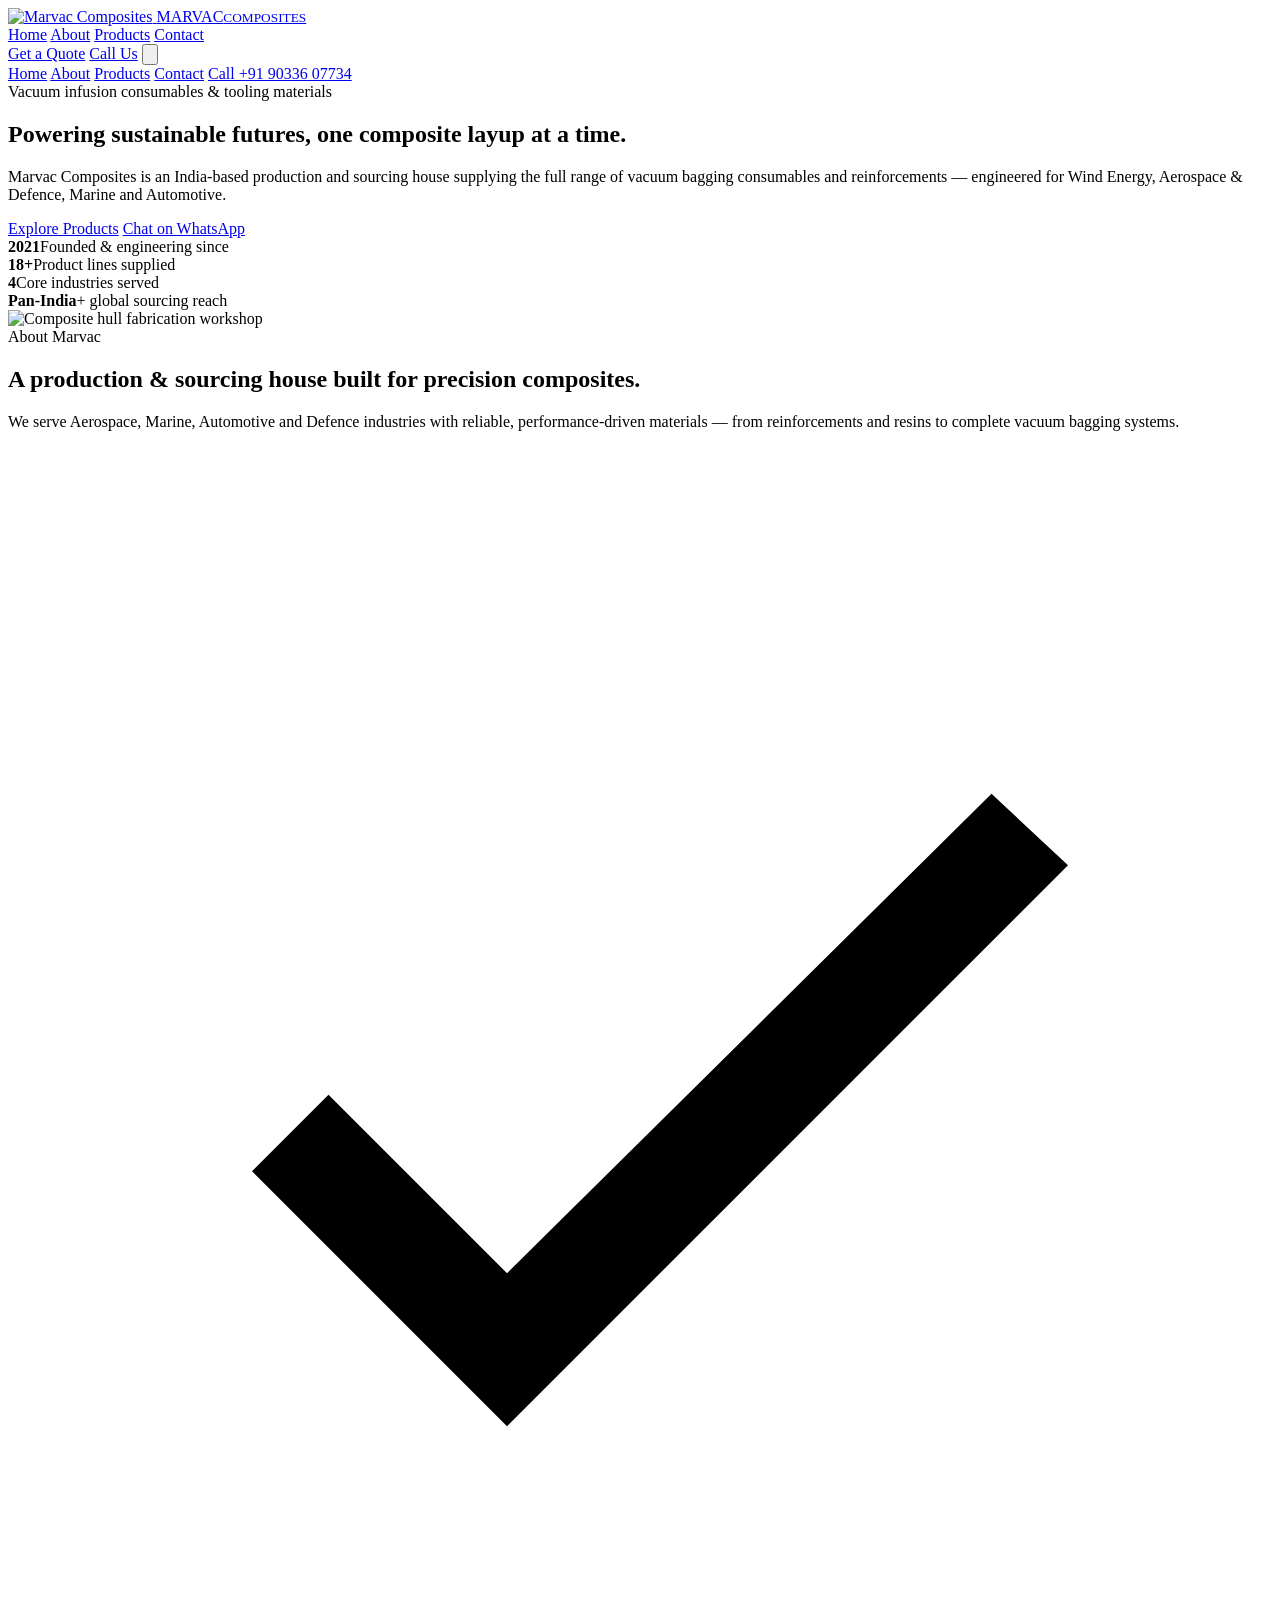
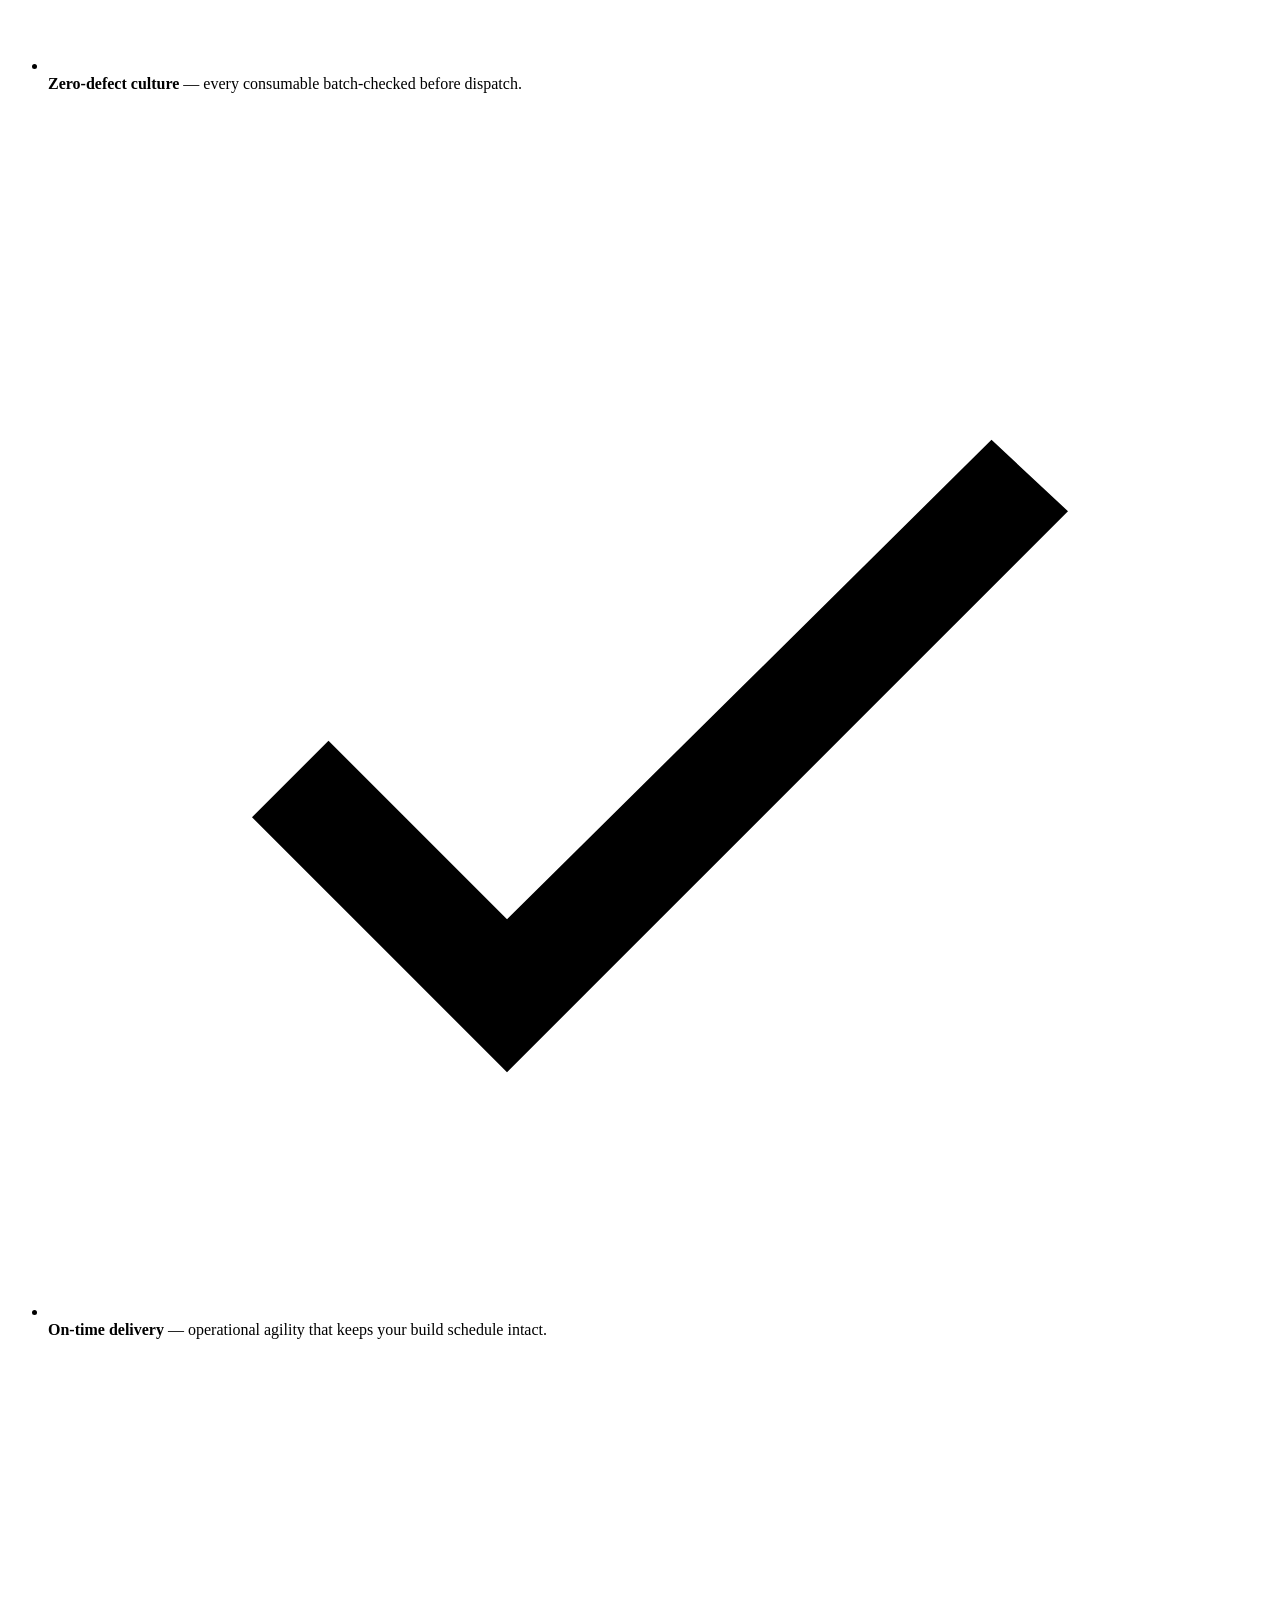
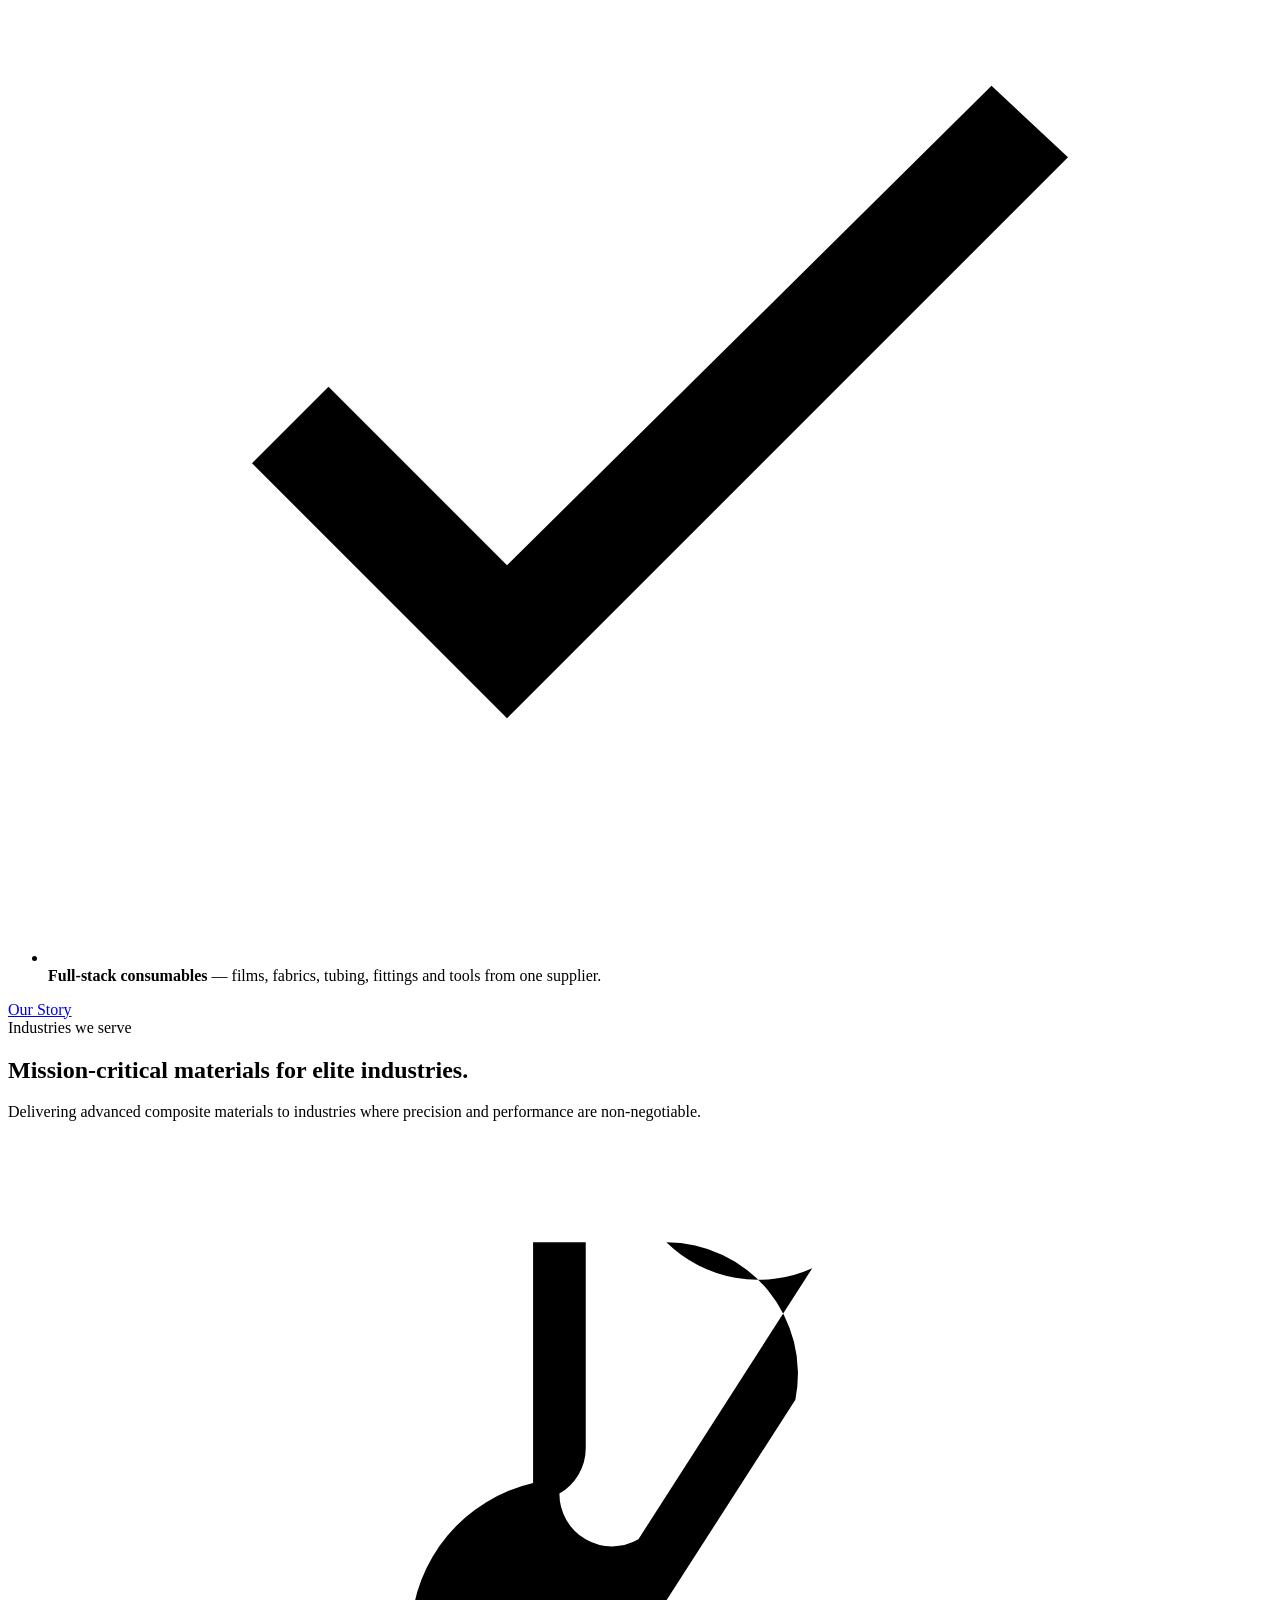
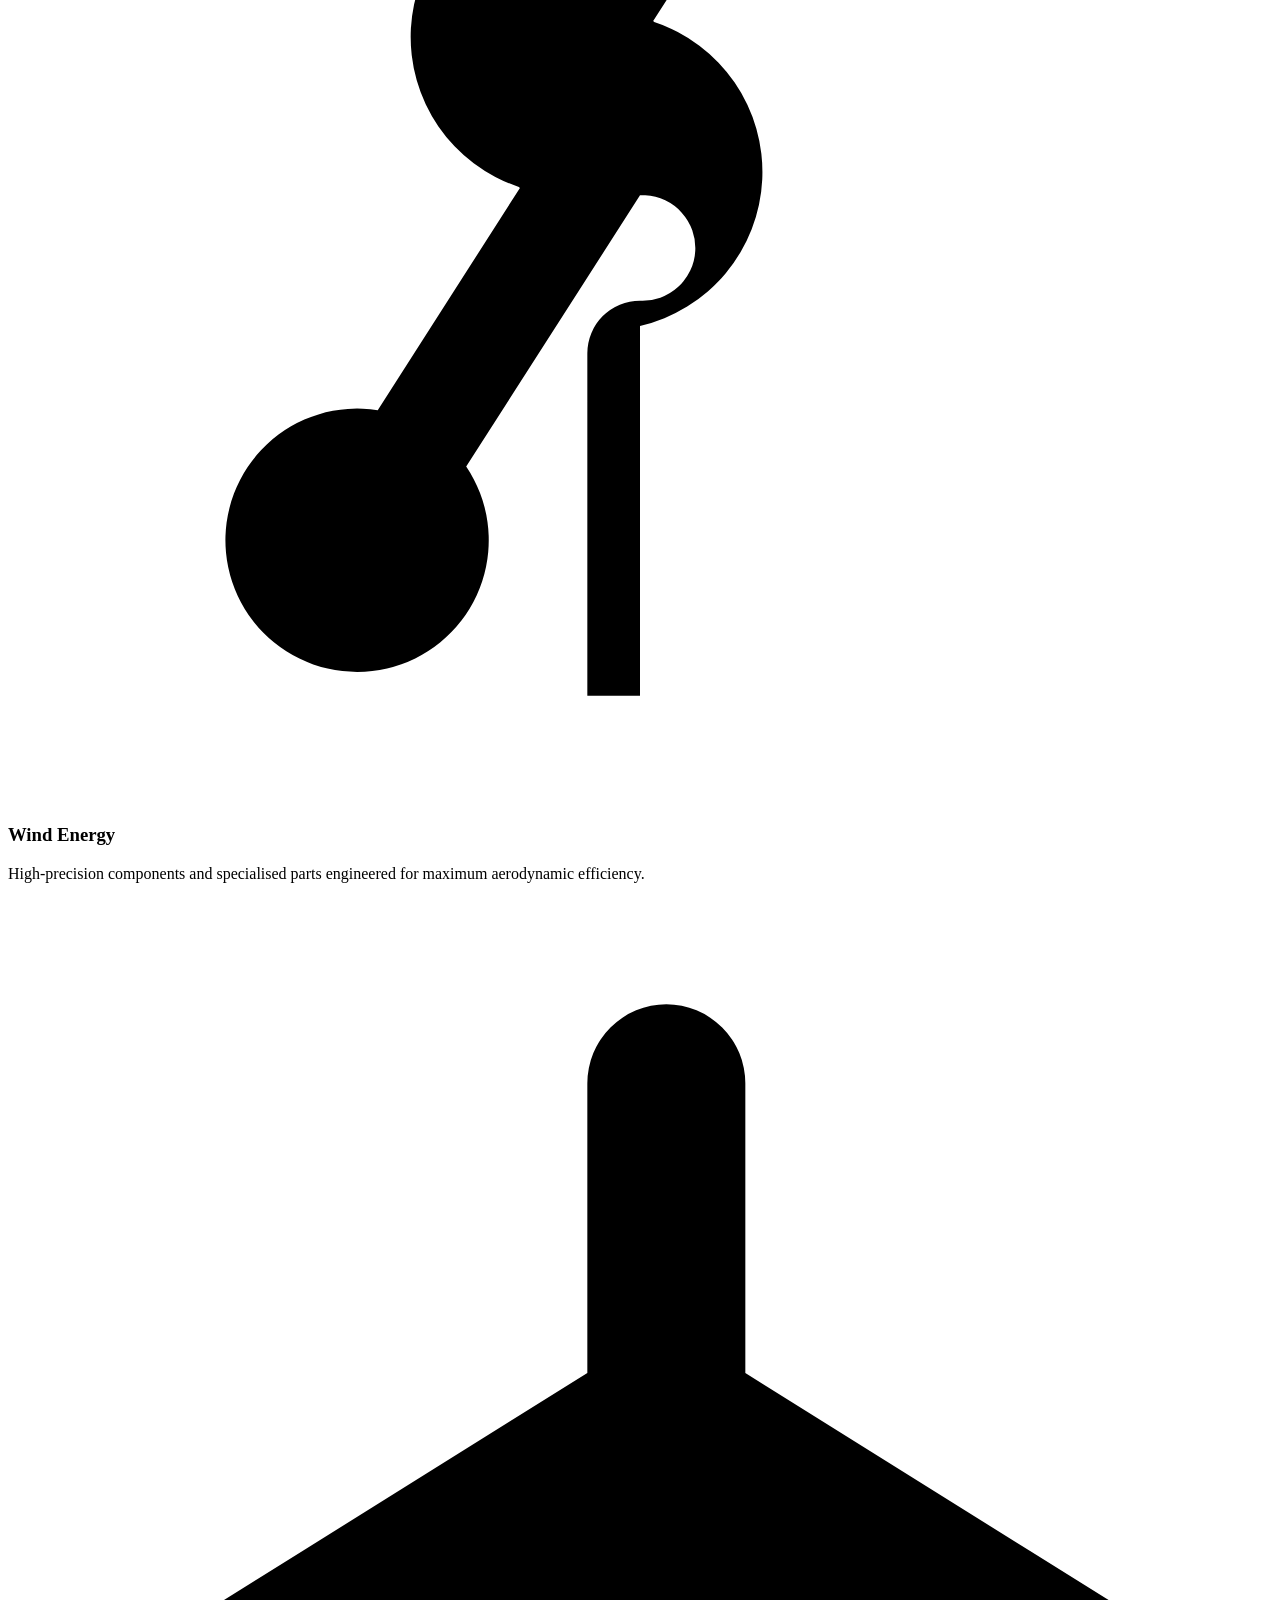
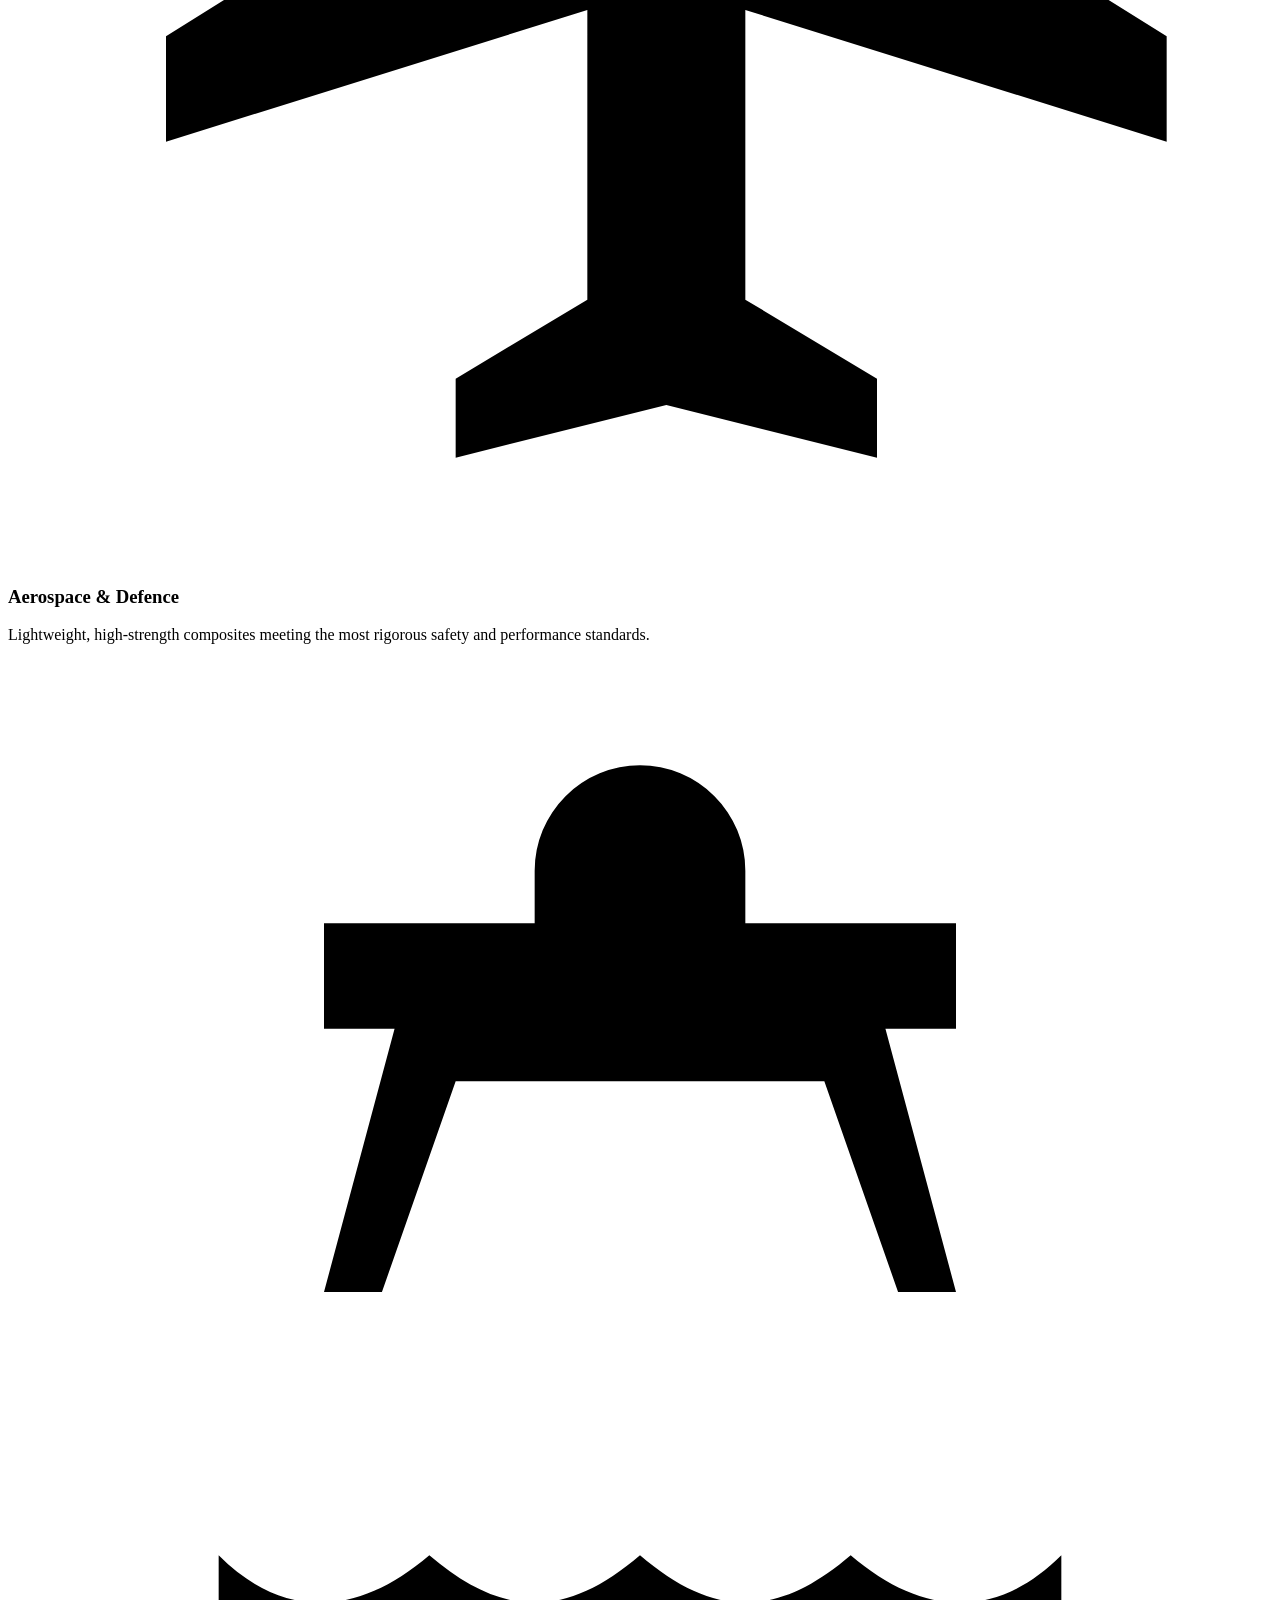
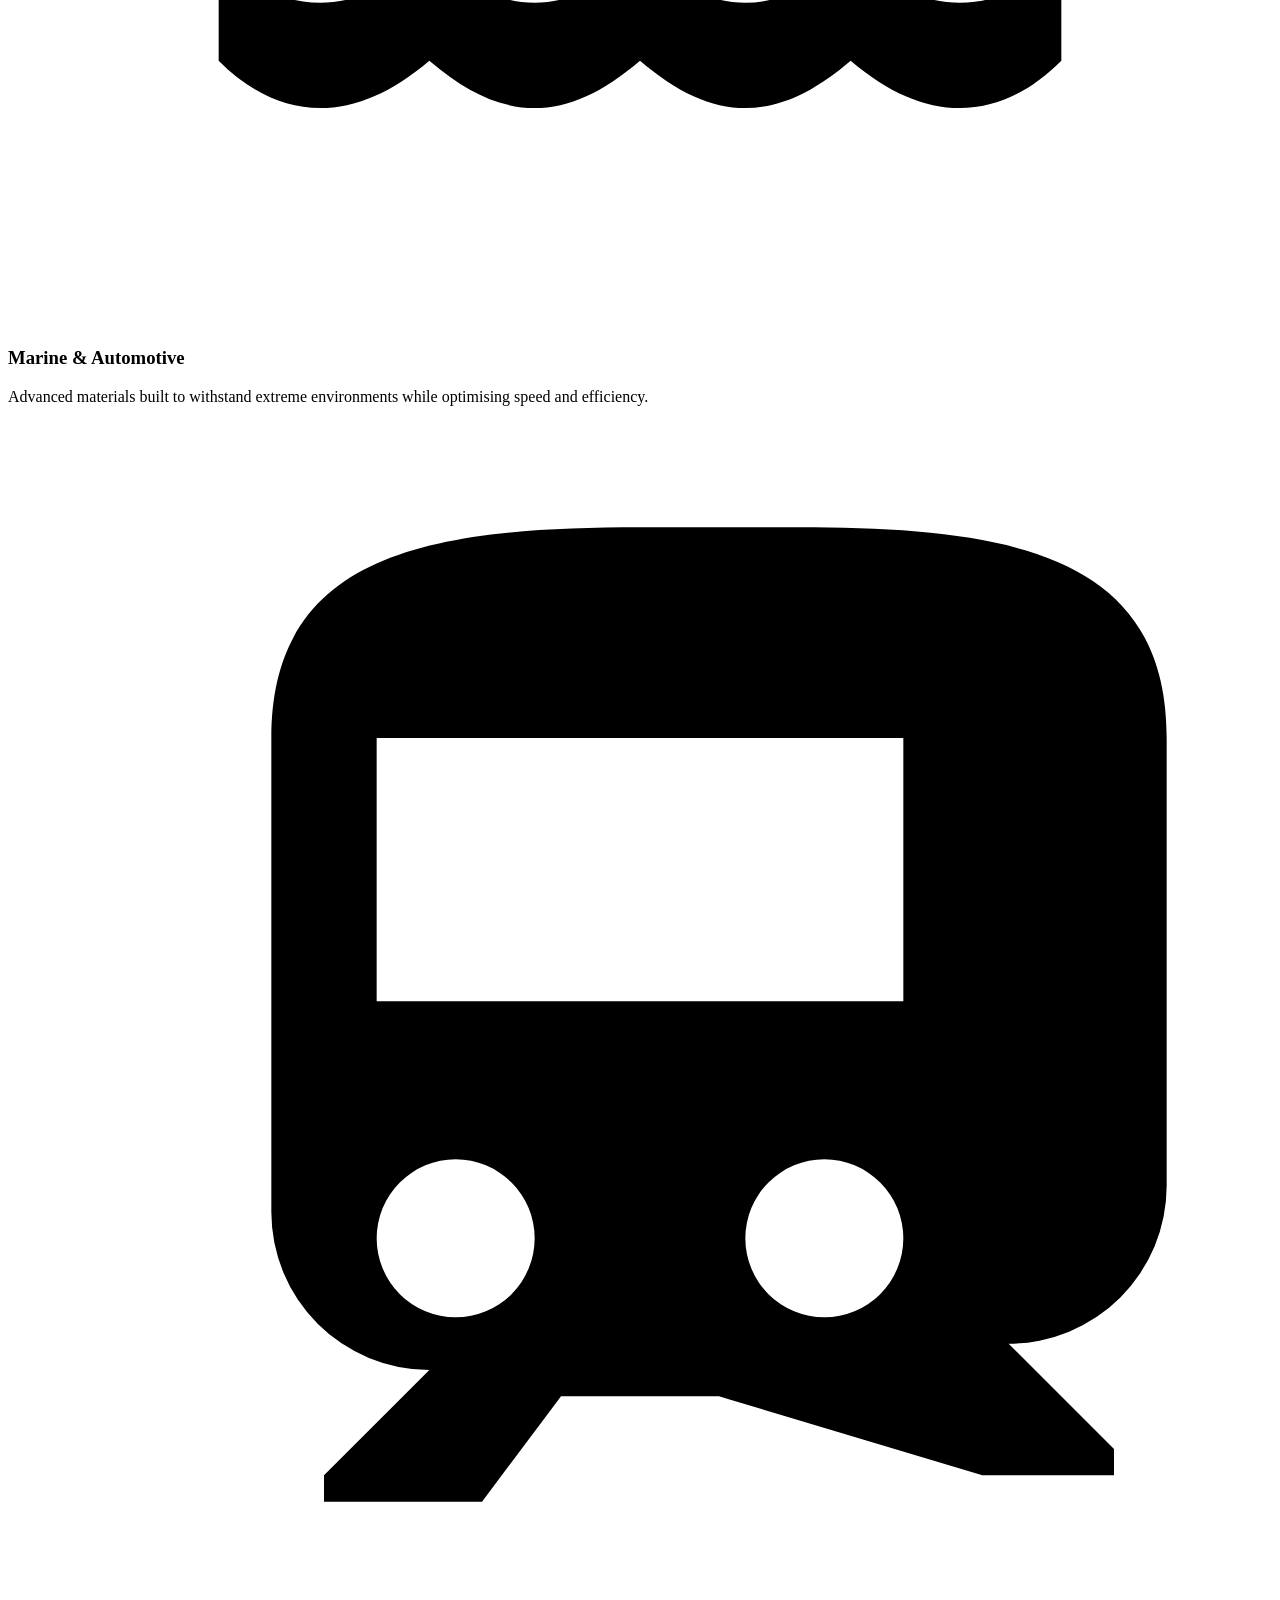
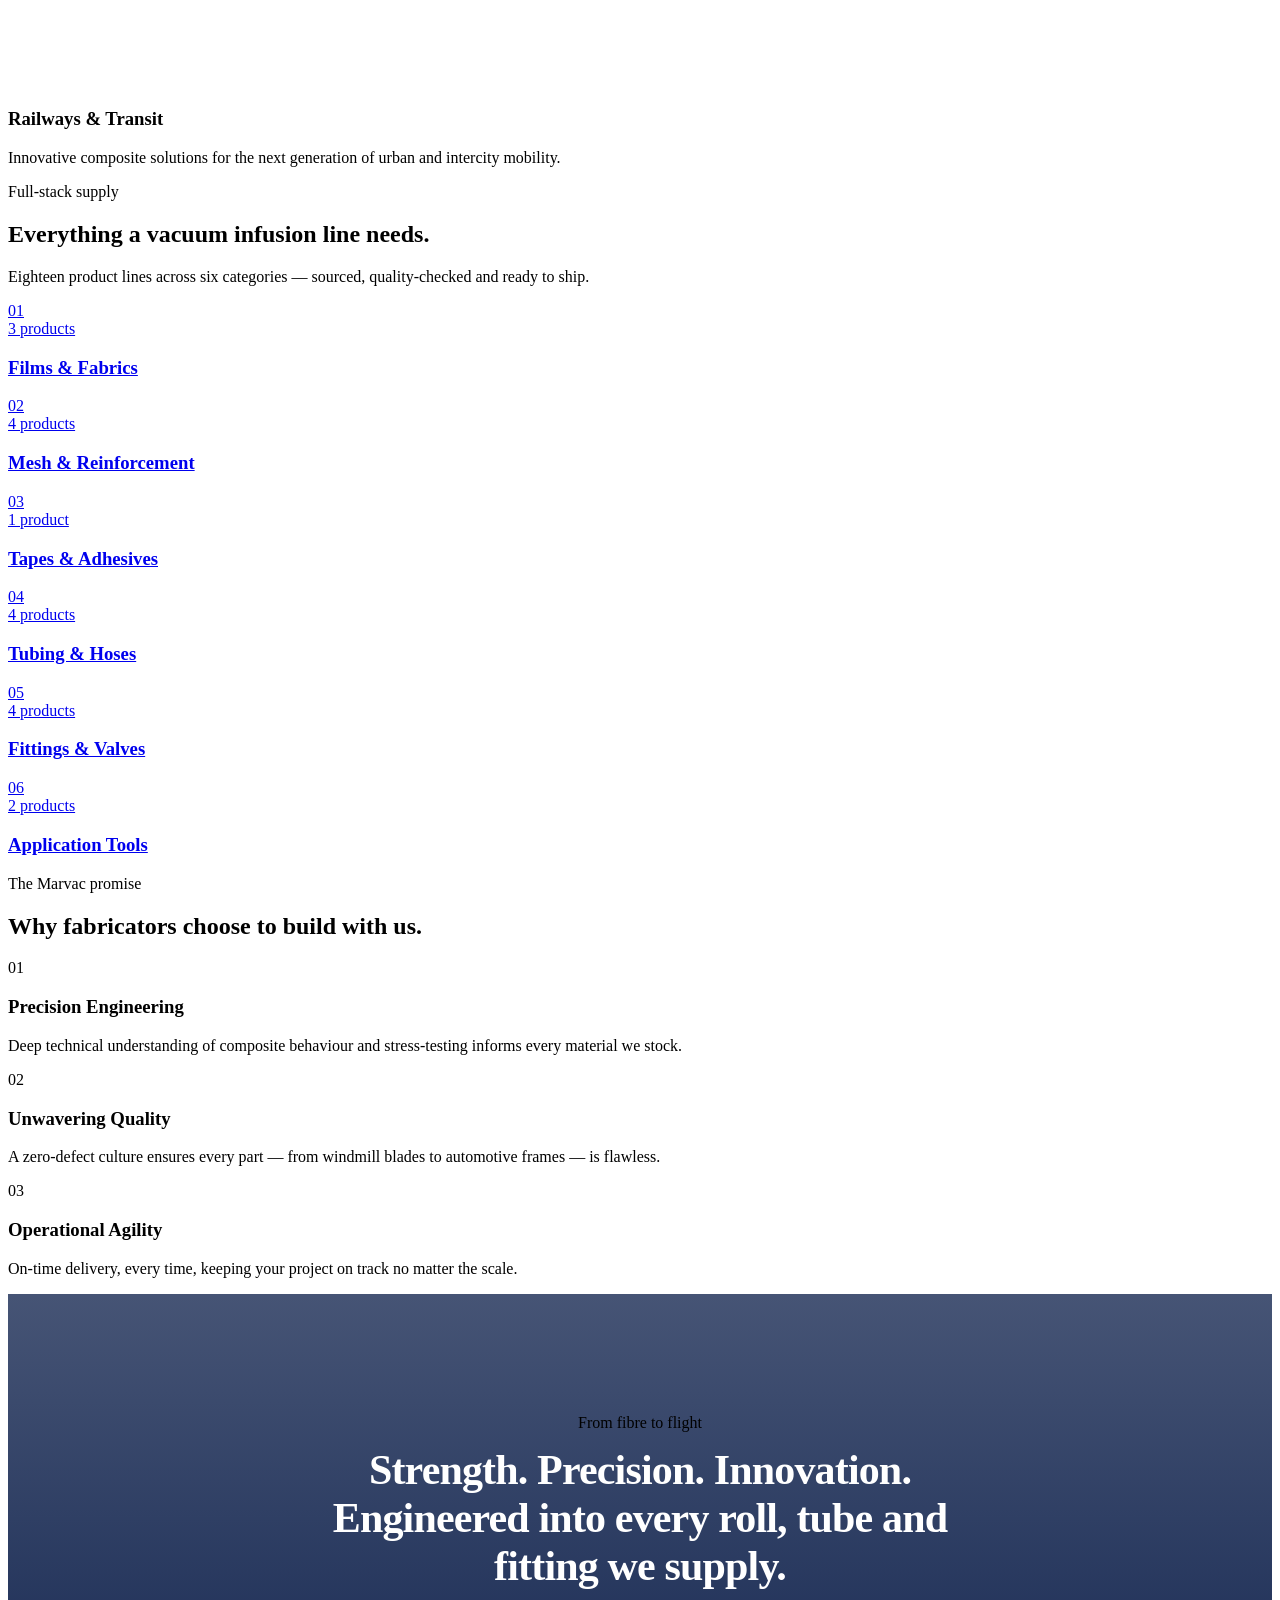
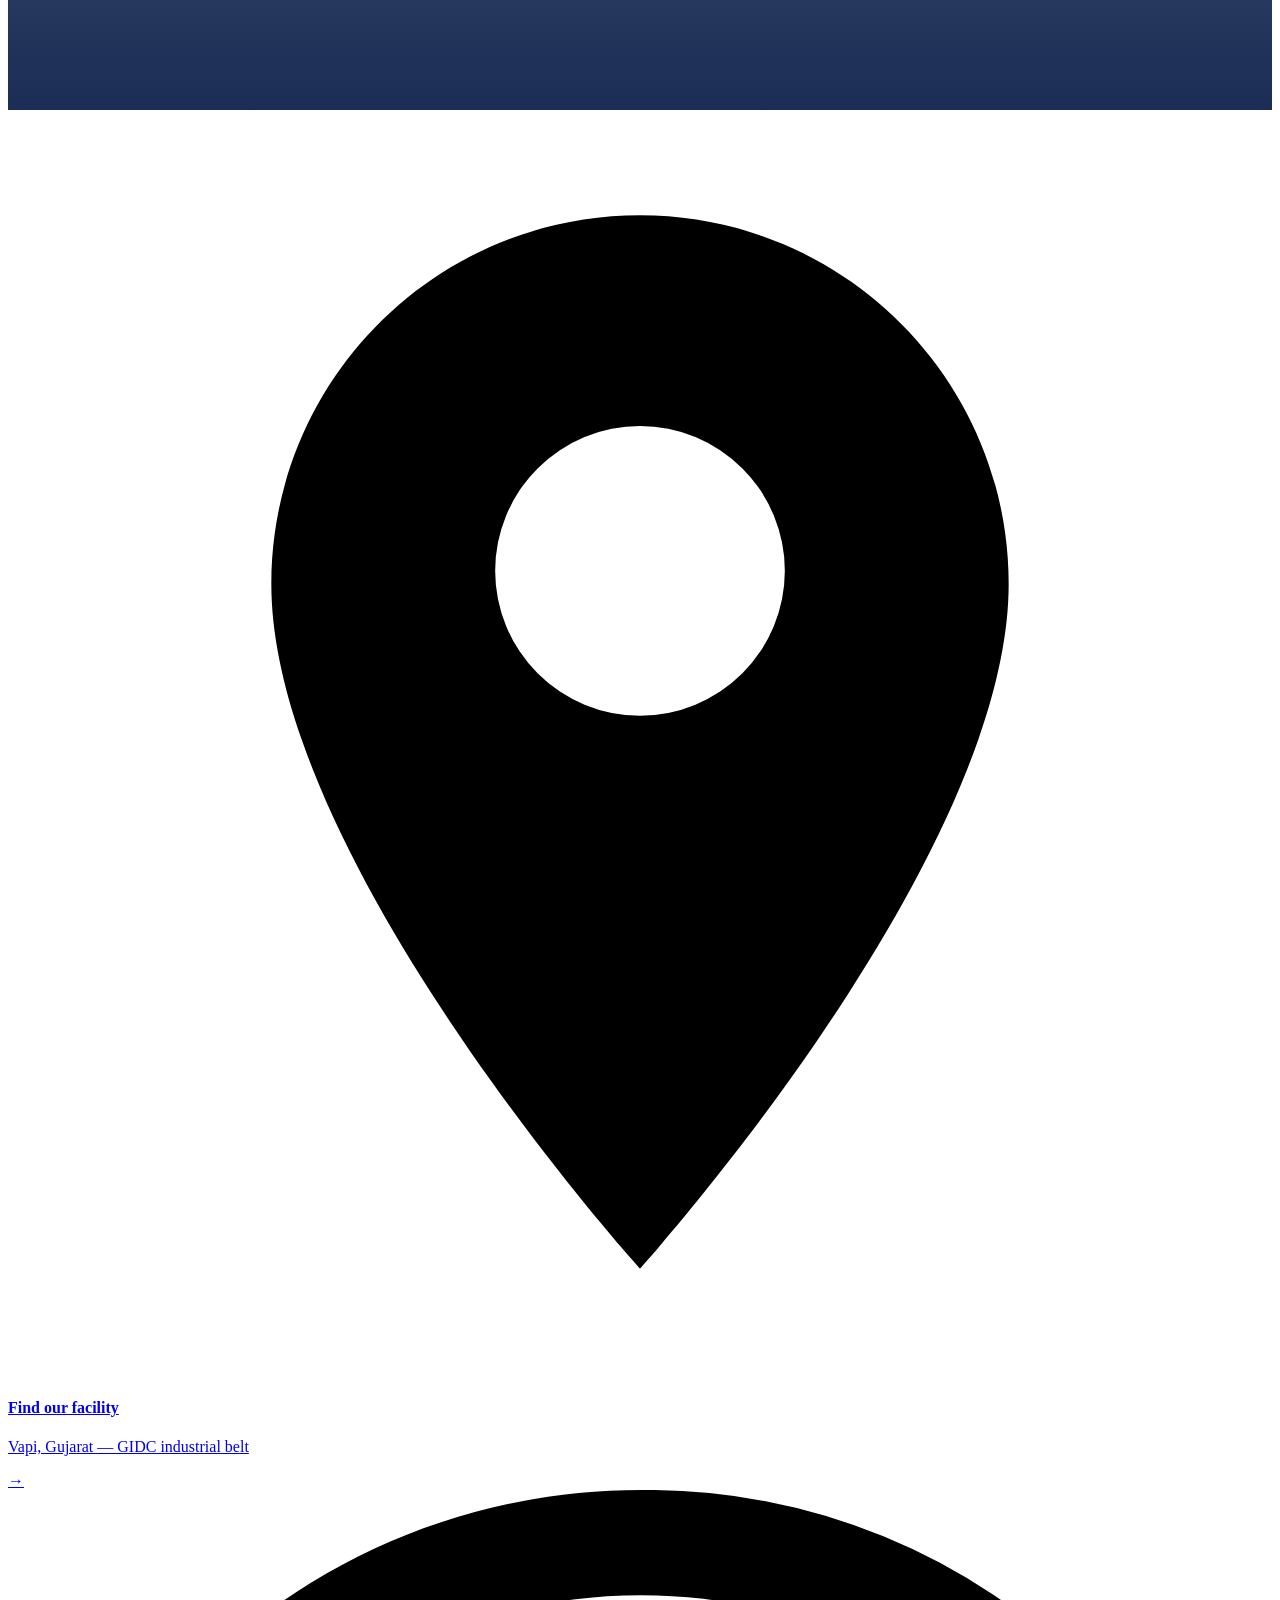
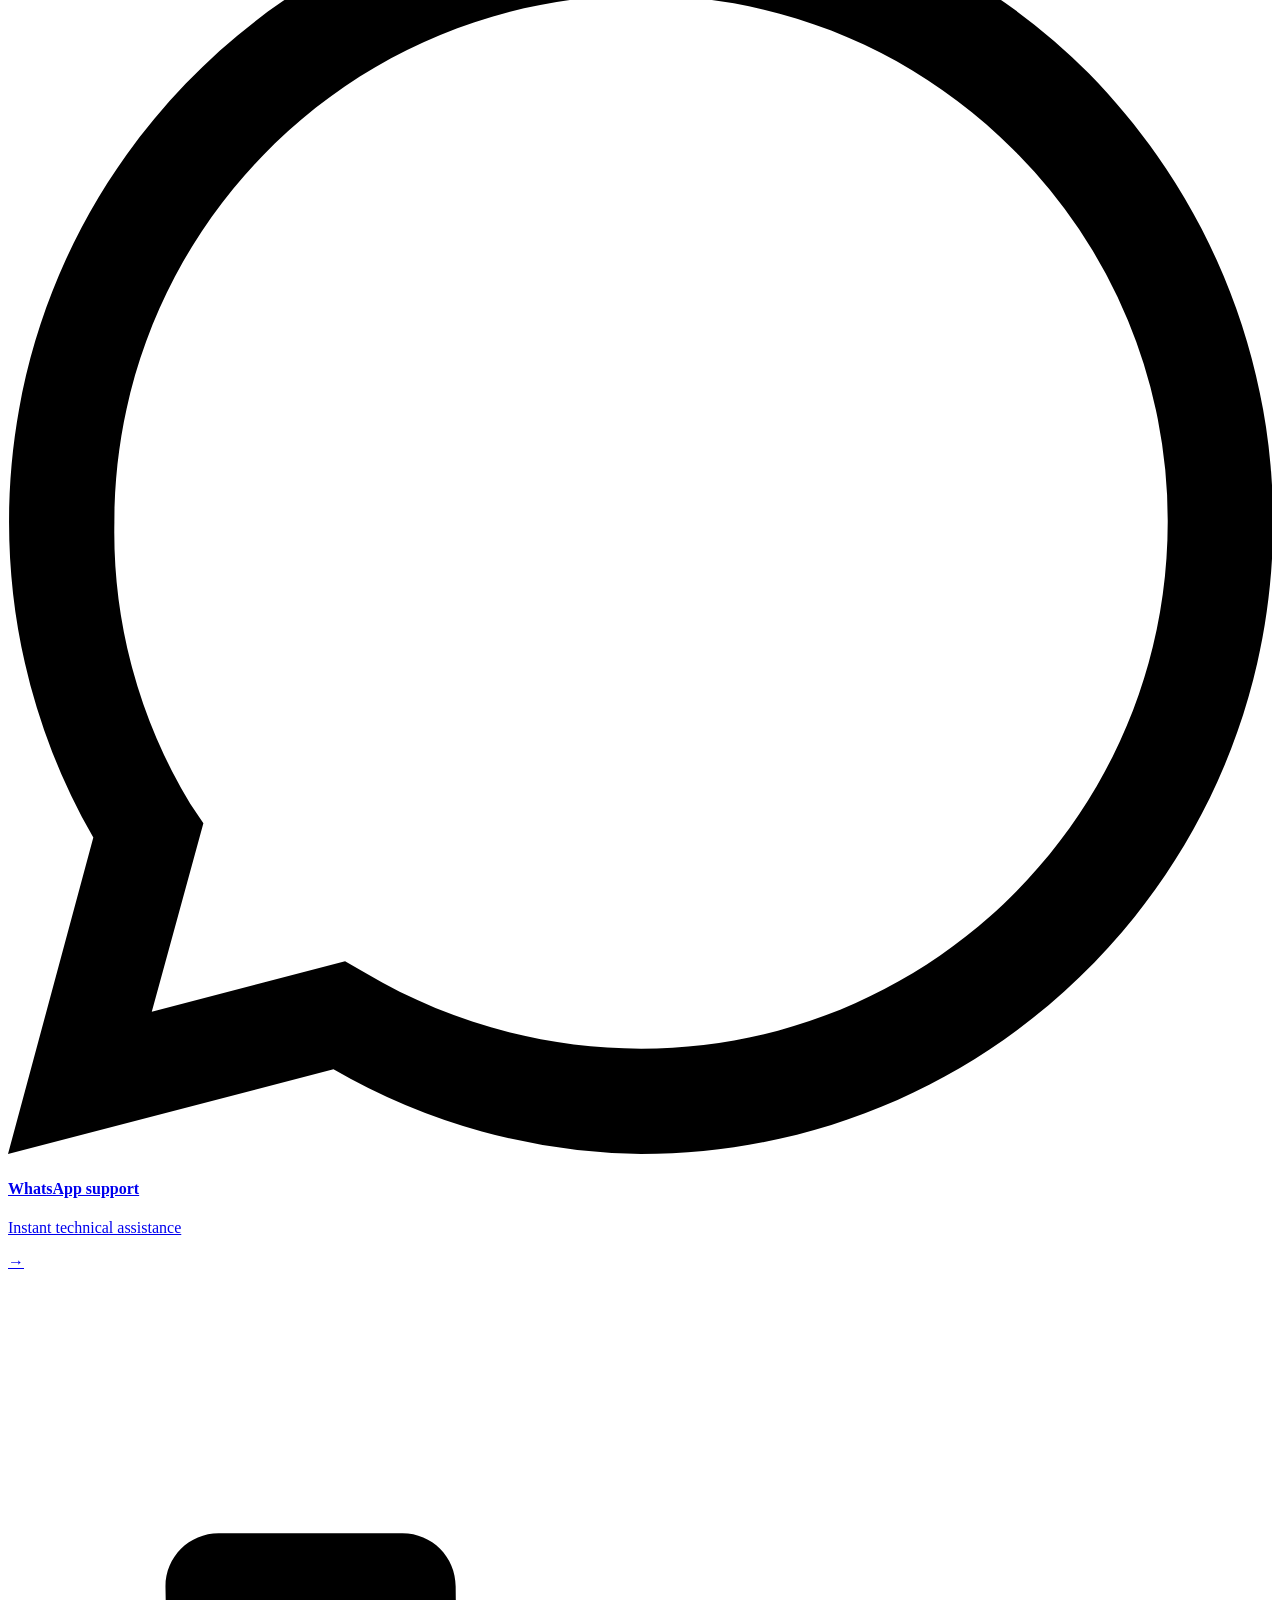
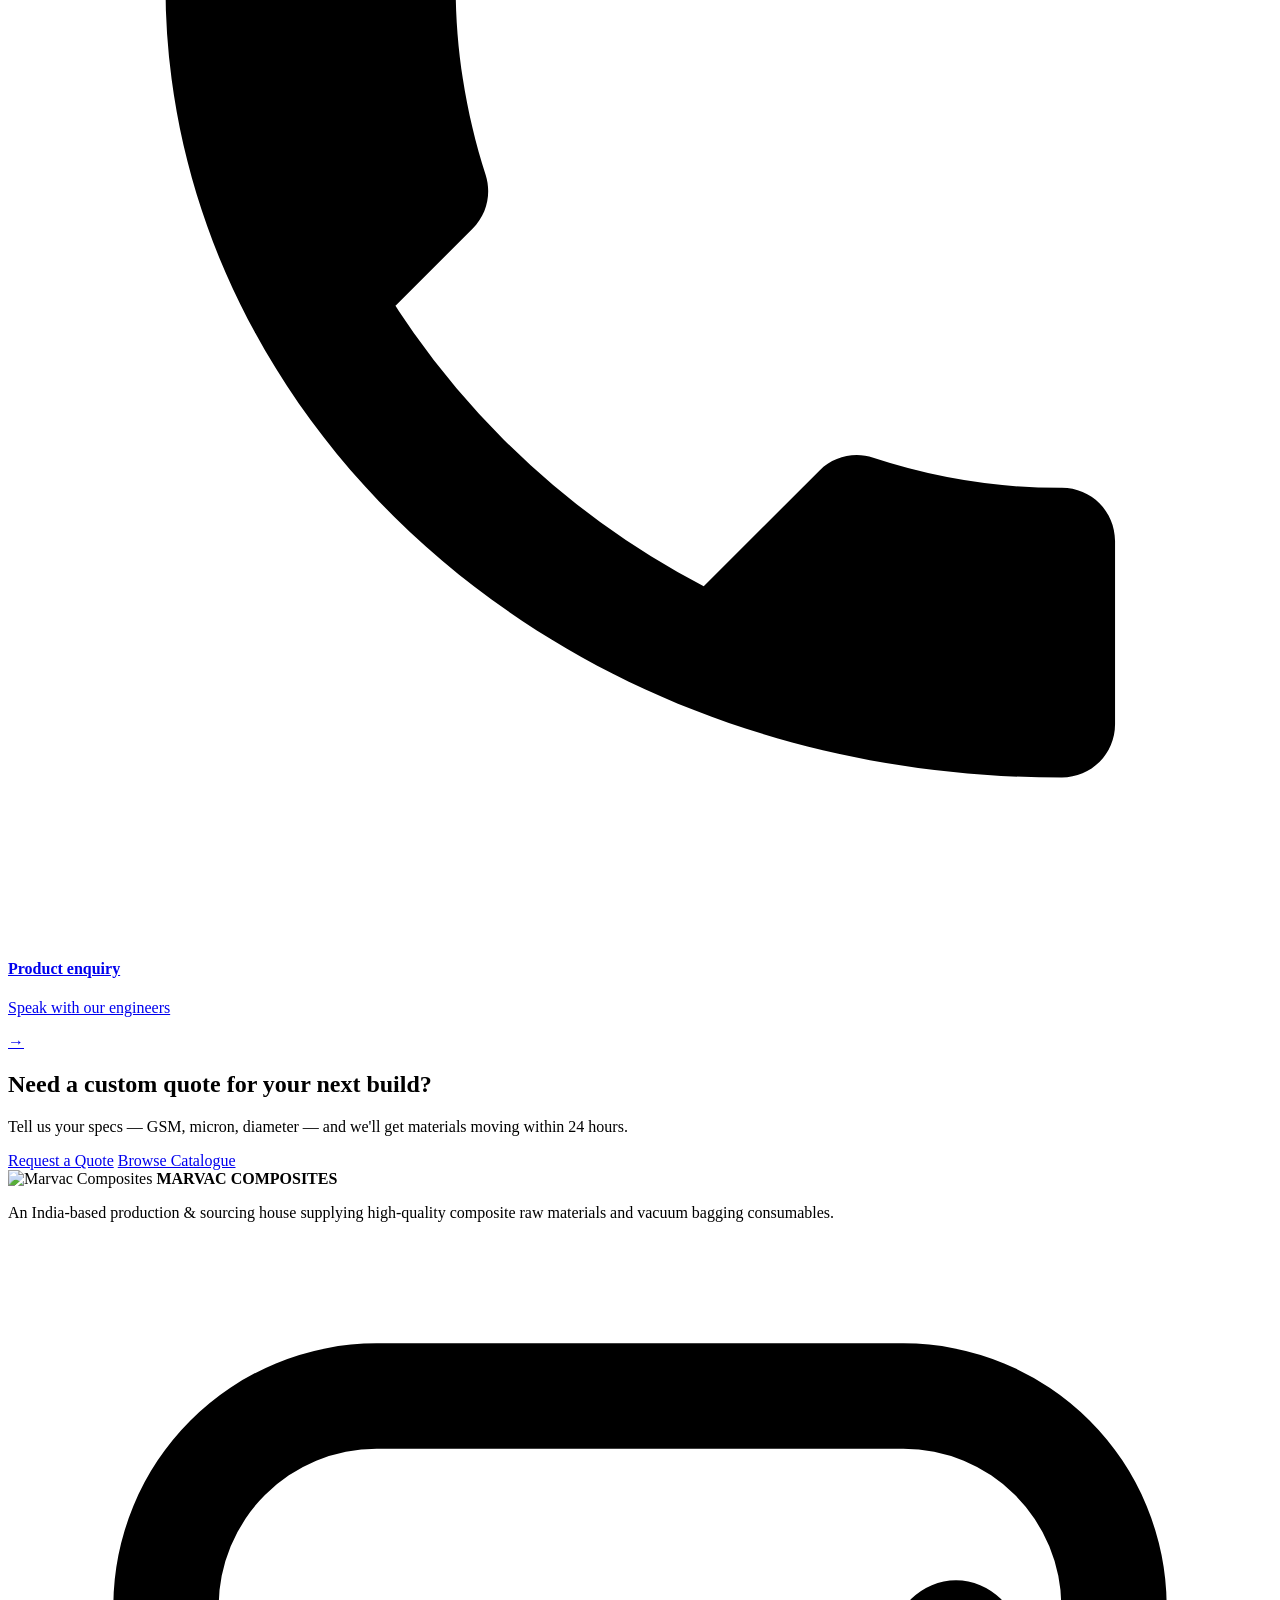
==== index.html @ 9e586b93 "Add files via upload" ====
<!DOCTYPE html>
<html lang="en">
<head>
<meta charset="UTF-8">
<meta name="viewport" content="width=device-width, initial-scale=1.0">
<title>Marvac Composites | Powering Sustainable Futures</title>
<meta name="description" content="Marvac Composites supplies vacuum infusion consumables, tooling materials and composite reinforcements for Wind Energy, Aerospace & Defence, Marine, Automotive and Rail.">
<link rel="icon" href="images/logo-mark.png">
<link rel="stylesheet" href="css/style.css">
</head>
<body>

<!-- ================= HEADER ================= -->
<header class="site-header">
  <div class="wrap nav-row">
    <a href="index.html" class="brand">
      <img src="images/logo-mark.png" alt="Marvac Composites">
      <span>MARVAC<small>COMPOSITES</small></span>
    </a>

    <nav class="main-nav">
      <a href="index.html">Home</a>
      <a href="about.html">About</a>
      <a href="products.html">Products</a>
      <a href="contact.html">Contact</a>
    </nav>

    <div class="nav-actions">
      <a href="contact.html" class="btn btn--ghost btn--sm">Get a Quote</a>
      <a href="tel:+919033607734" class="btn btn--primary btn--sm">Call Us</a>
      <button class="nav-toggle" aria-label="Menu">
        <svg viewBox="0 0 24 24"><path d="M3 6h18v2H3zM3 11h18v2H3zM3 16h18v2H3z"/></svg>
      </button>
    </div>
  </div>

  <div class="mobile-panel">
    <a href="index.html">Home</a>
    <a href="about.html">About</a>
    <a href="products.html">Products</a>
    <a href="contact.html">Contact</a>
    <a href="tel:+919033607734" class="btn btn--primary btn--block">Call +91 90336 07734</a>
  </div>
</header>

<!-- ================= HERO ================= -->
<section class="hero">
  <div class="hero-media" style="background-image:url('images/hero/wind-hero.jpg');"></div>
  <div class="hero-content wrap">
    <span class="eyebrow">Vacuum infusion consumables &amp; tooling materials</span>
    <h1>Powering sustainable futures, one composite layup at a time.</h1>
    <p>Marvac Composites is an India-based production and sourcing house supplying the full range of vacuum bagging consumables and reinforcements — engineered for Wind Energy, Aerospace &amp; Defence, Marine and Automotive.</p>
    <div class="hero-cta">
      <a href="products.html" class="btn btn--eco">Explore Products</a>
      <a href="https://wa.me/+919033607734" target="_blank" class="btn btn--glass">Chat on WhatsApp</a>
    </div>
  </div>
  <div class="hero-stats">
    <div class="hero-stat"><b>2021</b><span>Founded &amp; engineering since</span></div>
    <div class="hero-stat"><b>18+</b><span>Product lines supplied</span></div>
    <div class="hero-stat"><b>4</b><span>Core industries served</span></div>
    <div class="hero-stat"><b>Pan-India</b><span>+ global sourcing reach</span></div>
  </div>
</section>

<!-- ================= INTRO ================= -->
<section class="section--tight">
  <div class="wrap">
    <div class="story-row reveal">
      <div class="story-media">
        <img src="images/hero/workshop.jpg" alt="Composite hull fabrication workshop">
      </div>
      <div class="story-copy">
        <span class="eyebrow">About Marvac</span>
        <h2>A production &amp; sourcing house built for precision composites.</h2>
        <p>We serve Aerospace, Marine, Automotive and Defence industries with reliable, performance-driven materials — from reinforcements and resins to complete vacuum bagging systems.</p>
        <ul>
          <li><span class="dot"><svg viewBox="0 0 24 24"><path d="M9 16.2l-3.5-3.5L4 14.2 9 19.2 20 8.2l-1.5-1.4z"/></svg></span><div><strong>Zero-defect culture</strong> — every consumable batch-checked before dispatch.</div></li>
          <li><span class="dot"><svg viewBox="0 0 24 24"><path d="M9 16.2l-3.5-3.5L4 14.2 9 19.2 20 8.2l-1.5-1.4z"/></svg></span><div><strong>On-time delivery</strong> — operational agility that keeps your build schedule intact.</div></li>
          <li><span class="dot"><svg viewBox="0 0 24 24"><path d="M9 16.2l-3.5-3.5L4 14.2 9 19.2 20 8.2l-1.5-1.4z"/></svg></span><div><strong>Full-stack consumables</strong> — films, fabrics, tubing, fittings and tools from one supplier.</div></li>
        </ul>
        <div class="hero-cta">
          <a href="about.html" class="btn btn--primary">Our Story</a>
        </div>
      </div>
    </div>
  </div>
</section>

<!-- ================= INDUSTRIES ================= -->
<section class="section">
  <div class="wrap">
    <div class="section-head reveal">
      <span class="eyebrow">Industries we serve</span>
      <h2>Mission-critical materials for elite industries.</h2>
      <p>Delivering advanced composite materials to industries where precision and performance are non-negotiable.</p>
    </div>

    <div class="industry-grid reveal">
      <div class="card industry-tile">
        <div class="industry-icon i-wind">
          <svg viewBox="0 0 24 24"><path d="M12.5 2a2.5 2.5 0 0 1 2.45 2.99l-2.7 4.2.02.02a3 3 0 0 1-.27 5.77V22h-1v-6.5a1 1 0 0 1 1-1 1 1 0 0 0 .1-2h-.1l-3.3 5.15a2.5 2.5 0 1 1-1.68-1.07l2.7-4.22-.02-.02a3 3 0 0 1 .27-5.77V2h1v3.9a1 1 0 0 1-.5.87 1 1 0 0 0 1.5.87l3.3-5.15A2.49 2.49 0 0 1 12.5 2z"/></svg>
        </div>
        <h3>Wind Energy</h3>
        <p>High-precision components and specialised parts engineered for maximum aerodynamic efficiency.</p>
      </div>

      <div class="card industry-tile">
        <div class="industry-icon i-air">
          <svg viewBox="0 0 24 24"><path d="M22 16v-2l-8-5V3.5a1.5 1.5 0 0 0-3 0V9l-8 5v2l8-2.5V19l-2.5 1.5V22l4-1 4 1v-1.5L14 19v-5.5z"/></svg>
        </div>
        <h3>Aerospace &amp; Defence</h3>
        <p>Lightweight, high-strength composites meeting the most rigorous safety and performance standards.</p>
      </div>

      <div class="card industry-tile">
        <div class="industry-icon i-marine">
          <svg viewBox="0 0 24 24"><path d="M12 2a2 2 0 0 1 2 2v1h4v2h-1.34L18 12h-1.1l-1.4-4H8.5l-1.4 4H6L7.34 7H6V5h4V4a2 2 0 0 1 2-2zm-8 15c1.2 1.2 2.6 1.2 4 0 1.4 1.2 2.6 1.2 4 0 1.4 1.2 2.6 1.2 4 0 1.4 1.2 2.8 1.2 4 0v2c-1.2 1.2-2.6 1.2-4 0-1.4 1.2-2.6 1.2-4 0-1.4 1.2-2.6 1.2-4 0-1.4 1.2-2.8 1.2-4 0v-2z"/></svg>
        </div>
        <h3>Marine &amp; Automotive</h3>
        <p>Advanced materials built to withstand extreme environments while optimising speed and efficiency.</p>
      </div>

      <div class="card industry-tile">
        <div class="industry-icon i-rail">
          <svg viewBox="0 0 24 24"><path d="M12 2c-4 0-7 .5-7 4v9a3 3 0 0 0 3 3l-2 2v.5h3l1.5-2h3L18.5 20H21v-.5l-2-2a3 3 0 0 0 3-3V6c0-3.5-3-4-7-4h-3zM7 6h10v5H7V6zm1.5 8a1.5 1.5 0 1 1 0 3 1.5 1.5 0 0 1 0-3zm7 0a1.5 1.5 0 1 1 0 3 1.5 1.5 0 0 1 0-3z"/></svg>
        </div>
        <h3>Railways &amp; Transit</h3>
        <p>Innovative composite solutions for the next generation of urban and intercity mobility.</p>
      </div>
    </div>
  </div>
</section>

<!-- ================= PRODUCT CATEGORIES ================= -->
<section class="section section--tight" style="background:var(--bg-warm);">
  <div class="wrap">
    <div class="section-head reveal">
      <span class="eyebrow">Full-stack supply</span>
      <h2>Everything a vacuum infusion line needs.</h2>
      <p>Eighteen product lines across six categories — sourced, quality-checked and ready to ship.</p>
    </div>

    <div class="cat-scroll reveal">
      <a href="products.html?cat=films" class="card cat-card">
        <span class="cat-num">01</span>
        <div><span class="count">3 products</span><h3>Films &amp; Fabrics</h3></div>
      </a>
      <a href="products.html?cat=mesh" class="card cat-card">
        <span class="cat-num">02</span>
        <div><span class="count">4 products</span><h3>Mesh &amp; Reinforcement</h3></div>
      </a>
      <a href="products.html?cat=tapes" class="card cat-card">
        <span class="cat-num">03</span>
        <div><span class="count">1 product</span><h3>Tapes &amp; Adhesives</h3></div>
      </a>
      <a href="products.html?cat=tubing" class="card cat-card">
        <span class="cat-num">04</span>
        <div><span class="count">4 products</span><h3>Tubing &amp; Hoses</h3></div>
      </a>
      <a href="products.html?cat=fittings" class="card cat-card">
        <span class="cat-num">05</span>
        <div><span class="count">4 products</span><h3>Fittings &amp; Valves</h3></div>
      </a>
      <a href="products.html?cat=tools" class="card cat-card">
        <span class="cat-num">06</span>
        <div><span class="count">2 products</span><h3>Application Tools</h3></div>
      </a>
    </div>
  </div>
</section>

<!-- ================= PROCESS BANNER ================= -->
<section class="section">
  <div class="wrap">
    <div class="section-head reveal">
      <span class="eyebrow">The Marvac promise</span>
      <h2>Why fabricators choose to build with us.</h2>
    </div>
    <div class="pillar-grid reveal">
      <div class="card pillar">
        <span class="pillar-index">01</span>
        <h3>Precision Engineering</h3>
        <p>Deep technical understanding of composite behaviour and stress-testing informs every material we stock.</p>
      </div>
      <div class="card pillar">
        <span class="pillar-index">02</span>
        <h3>Unwavering Quality</h3>
        <p>A zero-defect culture ensures every part — from windmill blades to automotive frames — is flawless.</p>
      </div>
      <div class="card pillar">
        <span class="pillar-index">03</span>
        <h3>Operational Agility</h3>
        <p>On-time delivery, every time, keeping your project on track no matter the scale.</p>
      </div>
    </div>
  </div>
</section>

<!-- ================= FULL-BLEED QUOTE BANNER ================= -->
<section style="position:relative; padding:120px 0; overflow:hidden; background:var(--navy-3);">
  <div class="hero-media" style="background-image:url('images/hero/vacuum-drama.jpg'); opacity:0.4;"></div>
  <div style="position:absolute; inset:0; background:linear-gradient(180deg, rgba(8,27,71,0.75), rgba(8,27,71,0.92));"></div>
  <div class="wrap reveal" style="position:relative; z-index:2; text-align:center;">
    <span class="eyebrow" style="justify-content:center; color:var(--lime);">From fibre to flight</span>
    <h2 style="color:#fff; font-size:clamp(26px,4vw,42px); font-weight:800; letter-spacing:-0.02em; max-width:720px; margin:14px auto 0;">Strength. Precision. Innovation. Engineered into every roll, tube and fitting we supply.</h2>
  </div>
</section>

<!-- ================= QUICK ACTIONS ================= -->
<section class="section--tight">
  <div class="wrap">
    <div class="quick-grid reveal">
      <a href="https://www.google.com/maps/search/?api=1&query=PLOT+NO+B/43+OLD+B+TYPE+NEAR+GIDC+GARDEN+Vapi+396195" target="_blank" class="card quick-card">
        <div class="qi"><svg viewBox="0 0 24 24"><path d="M12 2C8.13 2 5 5.13 5 9c0 5.25 7 13 7 13s7-7.75 7-13c0-3.87-3.13-7-7-7zm0 9.5A2.5 2.5 0 1 1 12 6a2.5 2.5 0 0 1 0 5.5z"/></svg></div>
        <div><h4>Find our facility</h4><p>Vapi, Gujarat — GIDC industrial belt</p></div>
        <div class="qarrow">→</div>
      </a>
      <a href="https://wa.me/+919033607734" target="_blank" class="card quick-card">
        <div class="qi"><svg viewBox="0 0 24 24"><path d="M20.52 3.48A11.8 11.8 0 0 0 12.02 0C5.39 0 .02 5.37.02 12c0 2.11.55 4.17 1.6 5.99L0 24l6.18-1.61A11.94 11.94 0 0 0 12.02 24c6.63 0 12-5.37 12-12 0-3.2-1.25-6.22-3.5-8.52zM12.02 22c-1.85 0-3.66-.5-5.24-1.44l-.38-.22-3.67.96.98-3.58-.25-.37A9.94 9.94 0 0 1 2.02 12c0-5.52 4.48-10 10-10 2.67 0 5.18 1.04 7.07 2.93A9.93 9.93 0 0 1 22.02 12c0 5.52-4.48 10-10 10z"/></svg></div>
        <div><h4>WhatsApp support</h4><p>Instant technical assistance</p></div>
        <div class="qarrow">→</div>
      </a>
      <a href="tel:+919033607734" class="card quick-card">
        <div class="qi"><svg viewBox="0 0 24 24"><path d="M6.62 10.79a15.54 15.54 0 0 0 6.59 6.59l2.2-2.2c.27-.27.67-.36 1.02-.24a11.36 11.36 0 0 0 3.58.57c.56 0 1.01.45 1.01 1.01v3.48c0 .56-.45 1.01-1.01 1.01C10.07 21.01 2.99 13.93 2.99 5.99c0-.56.45-1.01 1.01-1.01h3.49c.56 0 1.01.45 1.01 1.01 0 1.25.21 2.46.57 3.58.11.35.03.74-.25 1.02l-2.2 2.2z"/></svg></div>
        <div><h4>Product enquiry</h4><p>Speak with our engineers</p></div>
        <div class="qarrow">→</div>
      </a>
    </div>
  </div>
</section>

<!-- ================= CTA BANNER ================= -->
<section class="section--tight">
  <div class="wrap">
    <div class="banner reveal">
      <div class="banner-row">
        <div>
          <h2>Need a custom quote for your next build?</h2>
          <p>Tell us your specs — GSM, micron, diameter — and we'll get materials moving within 24 hours.</p>
        </div>
        <div class="btn-group">
          <a href="contact.html" class="btn btn--eco">Request a Quote</a>
          <a href="products.html" class="btn btn--glass">Browse Catalogue</a>
        </div>
      </div>
    </div>
  </div>
</section>

<!-- ================= FOOTER ================= -->
<footer class="site-footer">
  <div class="wrap">
    <div class="footer-grid">
      <div>
        <div class="footer-brand">
          <img src="images/logo-mark.png" alt="Marvac Composites">
          <b>MARVAC COMPOSITES</b>
        </div>
        <p>An India-based production &amp; sourcing house supplying high-quality composite raw materials and vacuum bagging consumables.</p>
        <div class="footer-socials">
          <a href="https://www.instagram.com/marvac_composites?igsh=MXlsejM3eTQyZnpo&utm_source=qr" target="_blank" aria-label="Instagram">
            <svg viewBox="0 0 24 24"><path d="M7 2h10a5 5 0 0 1 5 5v10a5 5 0 0 1-5 5H7a5 5 0 0 1-5-5V7a5 5 0 0 1 5-5zm10 2H7a3 3 0 0 0-3 3v10a3 3 0 0 0 3 3h10a3 3 0 0 0 3-3V7a3 3 0 0 0-3-3zm-5 3.5a5.5 5.5 0 1 1 0 11a5.5 5.5 0 0 1 0-11zm0 2a3.5 3.5 0 1 0 0 7a3.5 3.5 0 0 0 0-7zM18 6.5a1.2 1.2 0 1 1 0 2.4a1.2 1.2 0 0 1 0-2.4z"/></svg>
          </a>
          <a href="javascript:void(0);" onclick="showUnavailable();" aria-label="Facebook">
            <svg viewBox="0 0 24 24"><path d="M13 22v-9h3l.5-4h-3.5V7c0-1 .3-1.5 1.6-1.5H17V2.1c-.7-.1-2-.2-3.4-.2-3.4 0-5.6 2-5.6 5.8V9H5v4h3v9h5z"/></svg>
          </a>
          <a href="mailto:marvaccomposites@gmail.com" aria-label="Email">
            <svg viewBox="0 0 24 24"><path d="M2 4h20a2 2 0 0 1 2 2v12a2 2 0 0 1-2 2H2a2 2 0 0 1-2-2V6a2 2 0 0 1 2-2zm10 7L2 6v12h20V6l-10 5z"/></svg>
          </a>
        </div>
      </div>

      <div>
        <h3>Quick Links</h3>
        <ul>
          <li><a href="index.html">Home</a></li>
          <li><a href="about.html">About</a></li>
          <li><a href="products.html">Products</a></li>
          <li><a href="contact.html">Contact</a></li>
        </ul>
      </div>

      <div>
        <h3>Categories</h3>
        <ul>
          <li><a href="products.html?cat=films">Films &amp; Fabrics</a></li>
          <li><a href="products.html?cat=mesh">Mesh &amp; Reinforcement</a></li>
          <li><a href="products.html?cat=tubing">Tubing &amp; Hoses</a></li>
          <li><a href="products.html?cat=fittings">Fittings &amp; Valves</a></li>
        </ul>
      </div>

      <div>
        <h3>Contact</h3>
        <p>Plot No. B/43, Old B Type,<br>Near GIDC Garden, Opp. Sarvajanik School,<br>Koparli Road, Vapi – 396195</p>
        <p style="margin-top:10px;">marvaccomposites@gmail.com<br>+91 90336 07734</p>
      </div>
    </div>

    <div class="footer-bottom">
      <span>© 2026 Marvac Composites. All Rights Reserved.</span>
      <span>Designed for precision composites.</span>
    </div>
  </div>
</footer>

<a href="https://wa.me/+919033607734?text=Hello%20Marvac%20Composites,%20I%20visited%20your%20website%20and%20I%20am%20interested%20in%20your%20products.%20Please%20share%20more%20details%20and%20pricing." class="wa-float" target="_blank" aria-label="WhatsApp">
  <svg viewBox="0 0 32 32" width="26" height="26" fill="#fff"><path d="M16 0C7.164 0 0 6.99 0 15.61c0 2.75.73 5.31 2.02 7.54L0 32l9.1-1.96A16.2 16.2 0 0 0 16 31.22c8.84 0 16-6.99 16-15.61C32 6.99 24.84 0 16 0zm0 28.44c-2.47 0-4.77-.7-6.71-1.9l-.48-.3-5.4 1.16 1.15-5.24-.32-.52a12.9 12.9 0 0 1-2-6.03c0-7.07 5.92-12.83 13.76-12.83 7.59 0 13.76 5.76 13.76 12.83 0 7.07-6.17 12.83-13.76 12.83zm7.58-9.53c-.42-.21-2.48-1.2-2.87-1.34-.38-.14-.66-.21-.94.21-.27.42-1.08 1.34-1.32 1.62-.24.28-.48.31-.9.1-.42-.21-1.76-.64-3.35-2.04-1.24-1.08-2.07-2.41-2.31-2.83-.24-.42-.02-.64.18-.85.19-.19.42-.48.63-.72.21-.24.28-.42.42-.7.14-.28.07-.52-.03-.73-.1-.21-.94-2.21-1.29-3.03-.34-.81-.69-.7-.94-.71h-.8c-.28 0-.73.1-1.11.52-.38.42-1.46 1.41-1.46 3.43s1.5 3.98 1.71 4.26c.21.28 2.95 4.43 7.15 6.22 1 .43 1.78.69 2.39.88 1 .31 1.9.27 2.62.16.8-.12 2.48-1 2.83-1.97.35-.97.35-1.8.24-1.97-.1-.17-.38-.28-.8-.48z"/></svg>
</a>
<button id="topBtn" class="top-btn" aria-label="Back to top">↑</button>

<script src="js/main.js"></script>
</body>
</html>
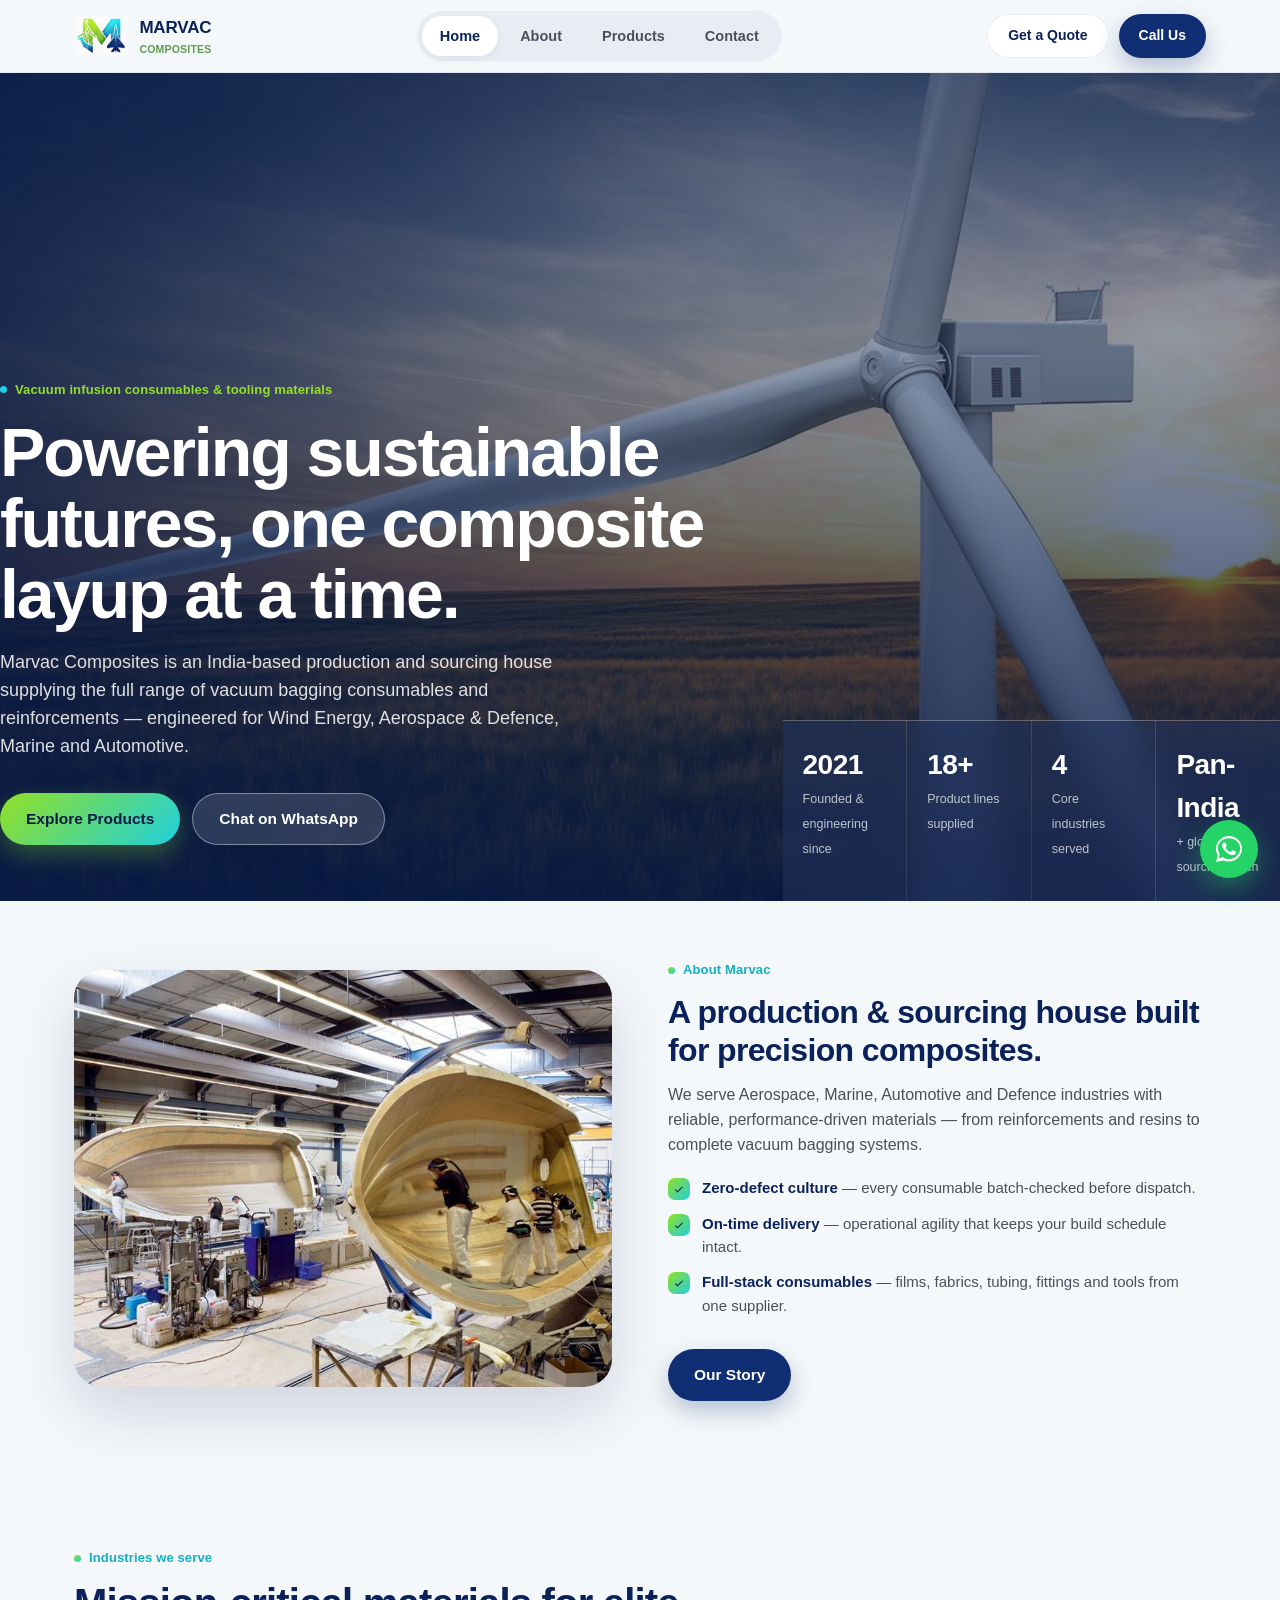
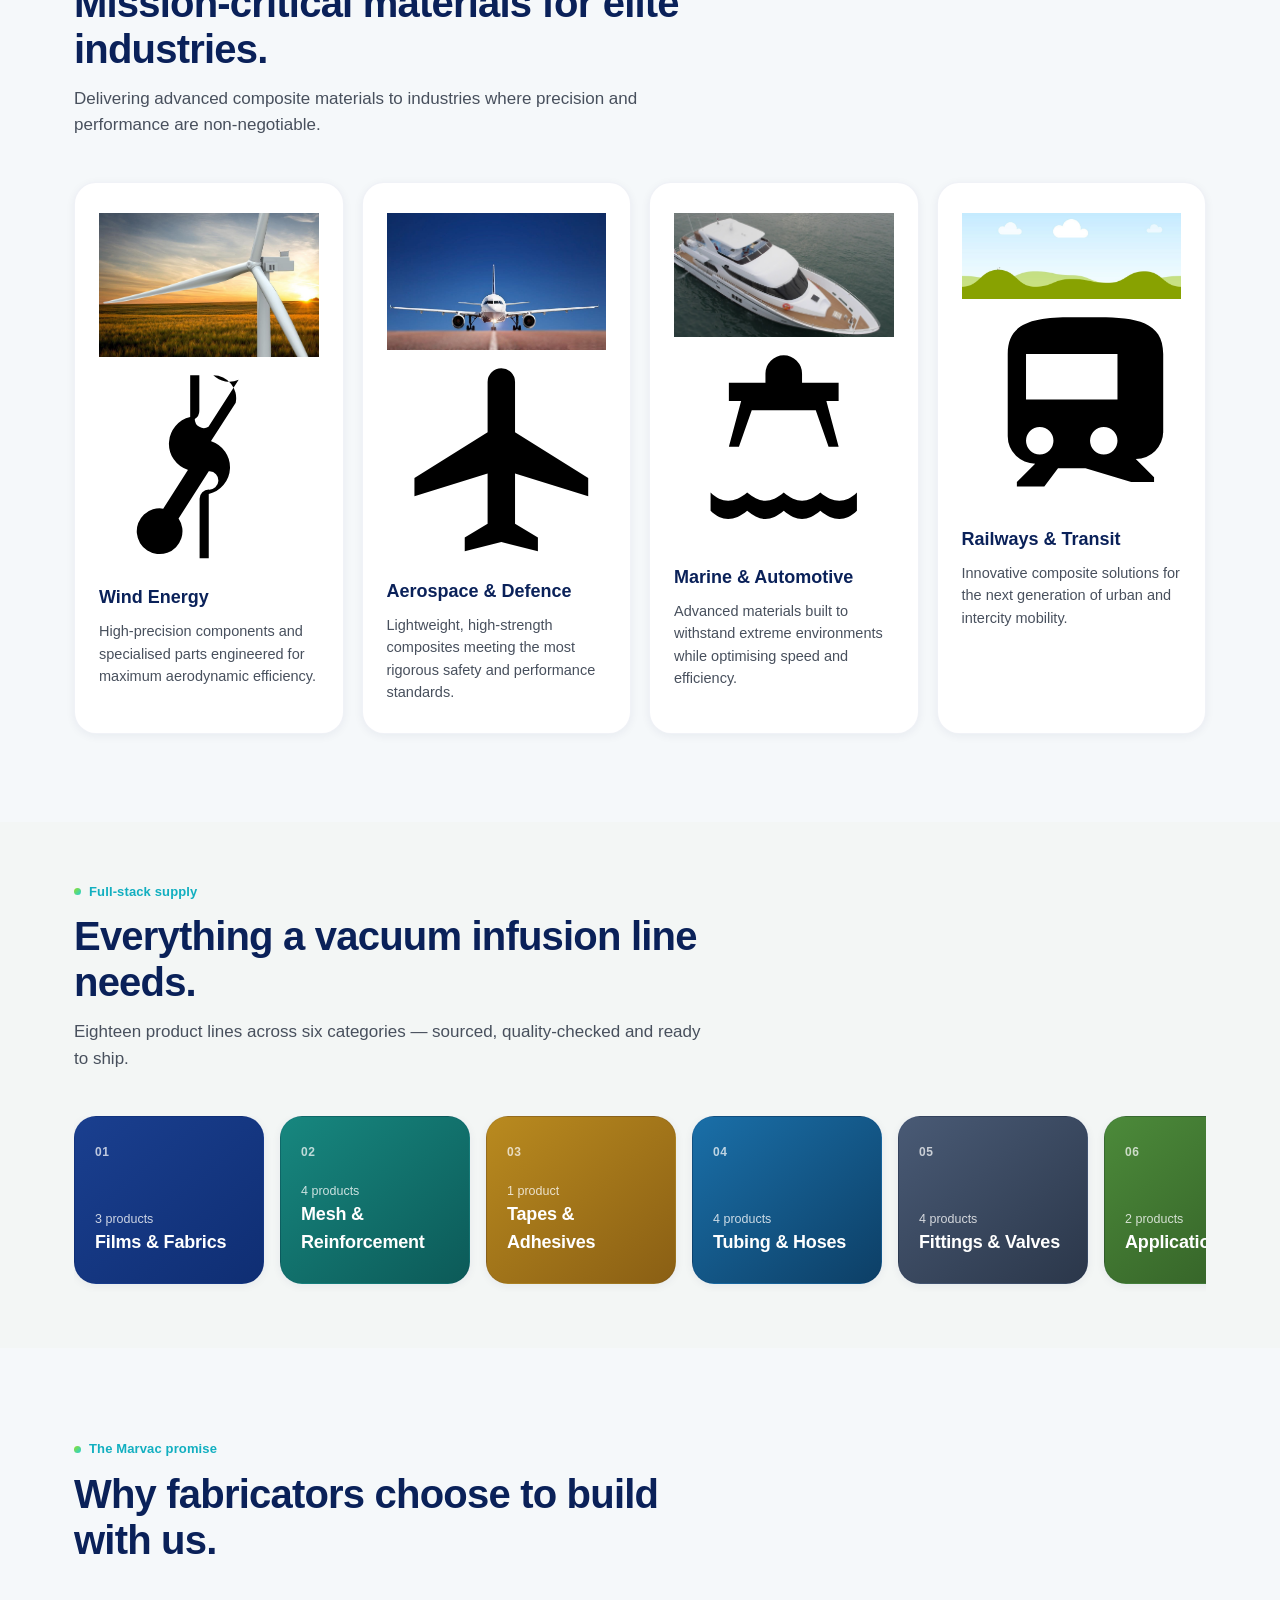
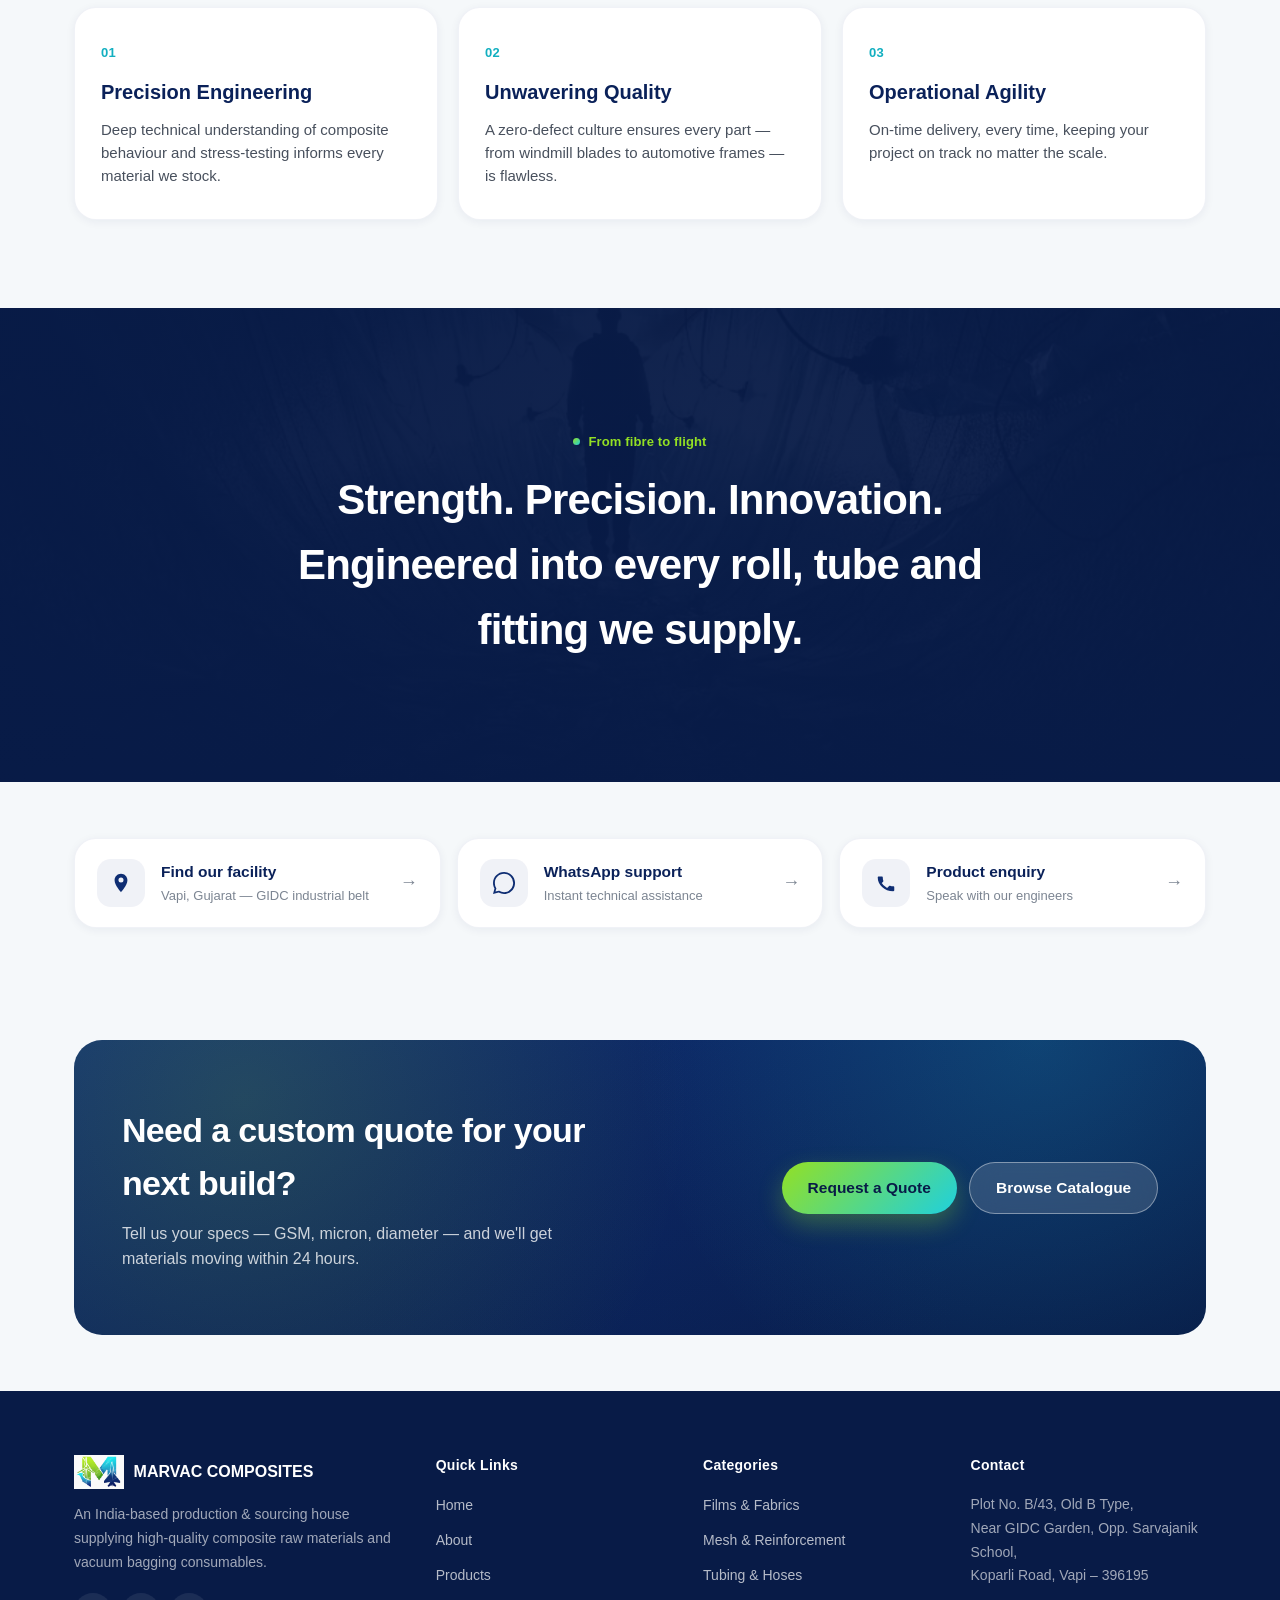
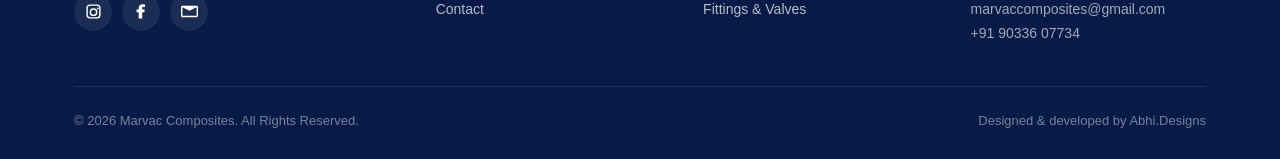
==== commit 45bfc880: "Add files via upload" ====
--- a/index.html
+++ b/index.html
@@ -55,10 +55,10 @@
       <a href="https://wa.me/+919033607734" target="_blank" class="btn btn--glass">Chat on WhatsApp</a>
     </div>
   </div>
-  <div class="hero-stats">
-    <div class="hero-stat"><b>2021</b><span>Founded &amp; engineering since</span></div>
-    <div class="hero-stat"><b>18+</b><span>Product lines supplied</span></div>
-    <div class="hero-stat"><b>4</b><span>Core industries served</span></div>
+  <div class="hero-stats reveal-group">
+    <div class="hero-stat"><b data-count-to="2021" data-count-suffix="">2021</b><span>Founded &amp; engineering since</span></div>
+    <div class="hero-stat"><b data-count-to="18" data-count-suffix="+">18+</b><span>Product lines supplied</span></div>
+    <div class="hero-stat"><b data-count-to="4" data-count-suffix="">4</b><span>Core industries served</span></div>
     <div class="hero-stat"><b>Pan-India</b><span>+ global sourcing reach</span></div>
   </div>
 </section>
@@ -96,37 +96,57 @@
       <p>Delivering advanced composite materials to industries where precision and performance are non-negotiable.</p>
     </div>
 
-    <div class="industry-grid reveal">
+    <div class="industry-grid reveal-group">
       <div class="card industry-tile">
-        <div class="industry-icon i-wind">
-          <svg viewBox="0 0 24 24"><path d="M12.5 2a2.5 2.5 0 0 1 2.45 2.99l-2.7 4.2.02.02a3 3 0 0 1-.27 5.77V22h-1v-6.5a1 1 0 0 1 1-1 1 1 0 0 0 .1-2h-.1l-3.3 5.15a2.5 2.5 0 1 1-1.68-1.07l2.7-4.22-.02-.02a3 3 0 0 1 .27-5.77V2h1v3.9a1 1 0 0 1-.5.87 1 1 0 0 0 1.5.87l3.3-5.15A2.49 2.49 0 0 1 12.5 2z"/></svg>
-        </div>
-        <h3>Wind Energy</h3>
-        <p>High-precision components and specialised parts engineered for maximum aerodynamic efficiency.</p>
+        <div class="industry-photo">
+          <img src="images/hero/wind-hero.jpg" alt="Wind turbine blade composite fabrication" loading="lazy">
+          <div class="industry-badge i-wind">
+            <svg viewBox="0 0 24 24"><path d="M12.5 2a2.5 2.5 0 0 1 2.45 2.99l-2.7 4.2.02.02a3 3 0 0 1-.27 5.77V22h-1v-6.5a1 1 0 0 1 1-1 1 1 0 0 0 .1-2h-.1l-3.3 5.15a2.5 2.5 0 1 1-1.68-1.07l2.7-4.22-.02-.02a3 3 0 0 1 .27-5.77V2h1v3.9a1 1 0 0 1-.5.87 1 1 0 0 0 1.5.87l3.3-5.15A2.49 2.49 0 0 1 12.5 2z"/></svg>
+          </div>
+        </div>
+        <div class="industry-body">
+          <h3>Wind Energy</h3>
+          <p>High-precision components and specialised parts engineered for maximum aerodynamic efficiency.</p>
+        </div>
       </div>
 
       <div class="card industry-tile">
-        <div class="industry-icon i-air">
-          <svg viewBox="0 0 24 24"><path d="M22 16v-2l-8-5V3.5a1.5 1.5 0 0 0-3 0V9l-8 5v2l8-2.5V19l-2.5 1.5V22l4-1 4 1v-1.5L14 19v-5.5z"/></svg>
-        </div>
-        <h3>Aerospace &amp; Defence</h3>
-        <p>Lightweight, high-strength composites meeting the most rigorous safety and performance standards.</p>
+        <div class="industry-photo">
+          <img src="images/hero/plane.jpg" alt="Aerospace composite application" loading="lazy">
+          <div class="industry-badge i-air">
+            <svg viewBox="0 0 24 24"><path d="M22 16v-2l-8-5V3.5a1.5 1.5 0 0 0-3 0V9l-8 5v2l8-2.5V19l-2.5 1.5V22l4-1 4 1v-1.5L14 19v-5.5z"/></svg>
+          </div>
+        </div>
+        <div class="industry-body">
+          <h3>Aerospace &amp; Defence</h3>
+          <p>Lightweight, high-strength composites meeting the most rigorous safety and performance standards.</p>
+        </div>
       </div>
 
       <div class="card industry-tile">
-        <div class="industry-icon i-marine">
-          <svg viewBox="0 0 24 24"><path d="M12 2a2 2 0 0 1 2 2v1h4v2h-1.34L18 12h-1.1l-1.4-4H8.5l-1.4 4H6L7.34 7H6V5h4V4a2 2 0 0 1 2-2zm-8 15c1.2 1.2 2.6 1.2 4 0 1.4 1.2 2.6 1.2 4 0 1.4 1.2 2.6 1.2 4 0 1.4 1.2 2.8 1.2 4 0v2c-1.2 1.2-2.6 1.2-4 0-1.4 1.2-2.6 1.2-4 0-1.4 1.2-2.6 1.2-4 0-1.4 1.2-2.8 1.2-4 0v-2z"/></svg>
-        </div>
-        <h3>Marine &amp; Automotive</h3>
-        <p>Advanced materials built to withstand extreme environments while optimising speed and efficiency.</p>
+        <div class="industry-photo">
+          <img src="images/hero/yacht.jpg" alt="Marine composite hull" loading="lazy">
+          <div class="industry-badge i-marine">
+            <svg viewBox="0 0 24 24"><path d="M12 2a2 2 0 0 1 2 2v1h4v2h-1.34L18 12h-1.1l-1.4-4H8.5l-1.4 4H6L7.34 7H6V5h4V4a2 2 0 0 1 2-2zm-8 15c1.2 1.2 2.6 1.2 4 0 1.4 1.2 2.6 1.2 4 0 1.4 1.2 2.6 1.2 4 0 1.4 1.2 2.8 1.2 4 0v2c-1.2 1.2-2.6 1.2-4 0-1.4 1.2-2.6 1.2-4 0-1.4 1.2-2.6 1.2-4 0-1.4 1.2-2.8 1.2-4 0v-2z"/></svg>
+          </div>
+        </div>
+        <div class="industry-body">
+          <h3>Marine &amp; Automotive</h3>
+          <p>Advanced materials built to withstand extreme environments while optimising speed and efficiency.</p>
+        </div>
       </div>
 
       <div class="card industry-tile">
-        <div class="industry-icon i-rail">
-          <svg viewBox="0 0 24 24"><path d="M12 2c-4 0-7 .5-7 4v9a3 3 0 0 0 3 3l-2 2v.5h3l1.5-2h3L18.5 20H21v-.5l-2-2a3 3 0 0 0 3-3V6c0-3.5-3-4-7-4h-3zM7 6h10v5H7V6zm1.5 8a1.5 1.5 0 1 1 0 3 1.5 1.5 0 0 1 0-3zm7 0a1.5 1.5 0 1 1 0 3 1.5 1.5 0 0 1 0-3z"/></svg>
-        </div>
-        <h3>Railways &amp; Transit</h3>
-        <p>Innovative composite solutions for the next generation of urban and intercity mobility.</p>
+        <div class="industry-photo">
+          <img src="images/hero/workshop2.jpg" alt="Composite fabrication workshop" loading="lazy">
+          <div class="industry-badge i-rail">
+            <svg viewBox="0 0 24 24"><path d="M12 2c-4 0-7 .5-7 4v9a3 3 0 0 0 3 3l-2 2v.5h3l1.5-2h3L18.5 20H21v-.5l-2-2a3 3 0 0 0 3-3V6c0-3.5-3-4-7-4h-3zM7 6h10v5H7V6zm1.5 8a1.5 1.5 0 1 1 0 3 1.5 1.5 0 0 1 0-3zm7 0a1.5 1.5 0 1 1 0 3 1.5 1.5 0 0 1 0-3z"/></svg>
+          </div>
+        </div>
+        <div class="industry-body">
+          <h3>Railways &amp; Transit</h3>
+          <p>Innovative composite solutions for the next generation of urban and intercity mobility.</p>
+        </div>
       </div>
     </div>
   </div>
@@ -141,7 +161,7 @@
       <p>Eighteen product lines across six categories — sourced, quality-checked and ready to ship.</p>
     </div>
 
-    <div class="cat-scroll reveal">
+    <div class="cat-scroll reveal-group">
       <a href="products.html?cat=films" class="card cat-card">
         <span class="cat-num">01</span>
         <div><span class="count">3 products</span><h3>Films &amp; Fabrics</h3></div>
@@ -177,7 +197,7 @@
       <span class="eyebrow">The Marvac promise</span>
       <h2>Why fabricators choose to build with us.</h2>
     </div>
-    <div class="pillar-grid reveal">
+    <div class="pillar-grid reveal-group">
       <div class="card pillar">
         <span class="pillar-index">01</span>
         <h3>Precision Engineering</h3>
@@ -210,7 +230,7 @@
 <!-- ================= QUICK ACTIONS ================= -->
 <section class="section--tight">
   <div class="wrap">
-    <div class="quick-grid reveal">
+    <div class="quick-grid reveal-group">
       <a href="https://www.google.com/maps/search/?api=1&query=PLOT+NO+B/43+OLD+B+TYPE+NEAR+GIDC+GARDEN+Vapi+396195" target="_blank" class="card quick-card">
         <div class="qi"><svg viewBox="0 0 24 24"><path d="M12 2C8.13 2 5 5.13 5 9c0 5.25 7 13 7 13s7-7.75 7-13c0-3.87-3.13-7-7-7zm0 9.5A2.5 2.5 0 1 1 12 6a2.5 2.5 0 0 1 0 5.5z"/></svg></div>
         <div><h4>Find our facility</h4><p>Vapi, Gujarat — GIDC industrial belt</p></div>
@@ -300,7 +320,7 @@
 
     <div class="footer-bottom">
       <span>© 2026 Marvac Composites. All Rights Reserved.</span>
-      <span>Designed for precision composites.</span>
+      <span>Designed &amp; developed by <a href="https://www.instagram.com/abhi.designs__?stkn=bXA2N2dhbTc1cnNr" target="_blank" rel="noopener" class="credit-link">Abhi.Designs</a></span>
     </div>
   </div>
 </footer>
--- a/css/style.css
+++ b/css/style.css
@@ -0,0 +1,946 @@
+/* ==========================================================================
+   MARVAC COMPOSITES — Design System
+   Palette drawn from the brand mark: turbine lime, jet-stream cyan,
+   deep aerospace navy, and the sustainability green of the tagline.
+   ========================================================================== */
+
+:root{
+  /* ---- Brand palette ---- */
+  --navy:        #0F2E73;
+  --navy-2:      #0A2159;
+  --navy-3:      #081b47;
+  --cyan:        #1FD0DE;
+  --cyan-2:      #12AFC0;
+  --lime:        #93E024;
+  --lime-2:      #6FB82C;
+  --green:       #5C9A4E;
+  --slate:       #4B5565;
+
+  /* ---- Neutrals ---- */
+  --ink:         #101521;
+  --ink-soft:    #48505D;
+  --ink-faint:   #7C8592;
+  --bg:          #F5F8FA;
+  --bg-warm:     #F3F6F5;
+  --surface:     #FFFFFF;
+  --line:        rgba(15,46,115,0.09);
+  --line-soft:   rgba(15,46,115,0.06);
+
+  /* ---- Effects ---- */
+  --shadow-sm:   0 2px 10px rgba(10,33,89,0.06);
+  --shadow-md:   0 12px 28px rgba(10,33,89,0.10);
+  --shadow-lg:   0 24px 60px rgba(10,33,89,0.16);
+  --radius-xl:   28px;
+  --radius-lg:   22px;
+  --radius-md:   16px;
+  --radius-sm:   12px;
+  --radius-pill: 999px;
+
+  /* ---- Gradients ---- */
+  --grad-eco:    linear-gradient(135deg, var(--lime) 0%, var(--cyan) 100%);
+  --grad-sky:    linear-gradient(135deg, var(--cyan) 0%, var(--navy) 100%);
+  --grad-deep:   linear-gradient(160deg, var(--navy) 0%, var(--navy-3) 100%);
+  --grad-mesh:   radial-gradient(circle at 15% 20%, rgba(147,224,36,0.16), transparent 45%),
+                 radial-gradient(circle at 85% 0%, rgba(31,208,222,0.18), transparent 40%),
+                 radial-gradient(circle at 50% 100%, rgba(15,46,115,0.10), transparent 50%);
+
+  --font: -apple-system, BlinkMacSystemFont, "SF Pro Display", "SF Pro Text",
+          "Inter", "Segoe UI", Roboto, Helvetica, Arial, sans-serif;
+}
+
+/* ---------------------------------------------------------------------- */
+/* Reset                                                                   */
+/* ---------------------------------------------------------------------- */
+*, *::before, *::after{ box-sizing: border-box; }
+html{ scroll-behavior: smooth; -webkit-text-size-adjust: 100%; }
+body{
+  margin: 0;
+  font-family: var(--font);
+  color: var(--ink);
+  background: var(--bg);
+  -webkit-font-smoothing: antialiased;
+  line-height: 1.55;
+}
+img{ max-width: 100%; display: block; }
+a{ color: inherit; text-decoration: none; }
+ul, ol{ margin: 0; padding: 0; list-style: none; }
+h1, h2, h3, h4, p{ margin: 0; }
+button{ font-family: inherit; cursor: pointer; }
+input, textarea{ font-family: inherit; }
+
+:focus-visible{
+  outline: 2.5px solid var(--cyan-2);
+  outline-offset: 3px;
+  border-radius: 6px;
+}
+
+@media (prefers-reduced-motion: reduce){
+  *{ animation-duration: 0.001ms !important; transition-duration: 0.001ms !important; scroll-behavior: auto !important; }
+}
+
+/* ---------------------------------------------------------------------- */
+/* Layout helpers                                                          */
+/* ---------------------------------------------------------------------- */
+.wrap{
+  width: 100%;
+  max-width: 1180px;
+  margin: 0 auto;
+  padding: 0 24px;
+}
+.section{ padding: 88px 0; }
+.section--tight{ padding: 56px 0; }
+@media (max-width: 720px){
+  .section{ padding: 60px 0; }
+  .section--tight{ padding: 40px 0; }
+  .wrap{ padding: 0 20px; }
+}
+
+.eyebrow{
+  display: inline-flex;
+  align-items: center;
+  gap: 8px;
+  font-size: 13px;
+  font-weight: 600;
+  color: var(--cyan-2);
+  letter-spacing: 0.01em;
+}
+.eyebrow::before{
+  content: "";
+  width: 7px; height: 7px;
+  border-radius: 50%;
+  background: var(--grad-eco);
+  flex-shrink: 0;
+}
+
+.section-head{
+  max-width: 640px;
+  margin-bottom: 44px;
+}
+.section-head h2{
+  font-size: clamp(28px, 4vw, 40px);
+  font-weight: 800;
+  letter-spacing: -0.02em;
+  line-height: 1.15;
+  color: var(--navy-2);
+  margin-top: 10px;
+}
+.section-head p{
+  margin-top: 14px;
+  font-size: 17px;
+  color: var(--ink-soft);
+}
+.section-head.center{ margin-left: auto; margin-right: auto; text-align: center; }
+
+/* ---------------------------------------------------------------------- */
+/* Buttons                                                                 */
+/* ---------------------------------------------------------------------- */
+.btn{
+  display: inline-flex;
+  align-items: center;
+  justify-content: center;
+  gap: 8px;
+  height: 52px;
+  padding: 0 26px;
+  border-radius: var(--radius-pill);
+  font-size: 15.5px;
+  font-weight: 600;
+  border: none;
+  transition: transform 0.22s cubic-bezier(.2,.8,.2,1), box-shadow 0.22s, background 0.22s, opacity 0.22s;
+  white-space: nowrap;
+}
+.btn:active{ transform: scale(0.96); }
+
+.btn--primary{
+  background: var(--navy);
+  color: #fff;
+  box-shadow: 0 10px 24px rgba(15,46,115,0.28);
+}
+.btn--primary:hover{ background: var(--navy-2); box-shadow: 0 14px 30px rgba(15,46,115,0.34); }
+
+.btn--eco{
+  background: var(--grad-eco);
+  color: var(--navy-3);
+  box-shadow: 0 10px 24px rgba(147,224,36,0.30);
+}
+.btn--eco:hover{ filter: brightness(1.04); }
+
+.btn--glass{
+  background: rgba(255,255,255,0.14);
+  color: #fff;
+  border: 1px solid rgba(255,255,255,0.4);
+  backdrop-filter: blur(14px);
+  -webkit-backdrop-filter: blur(14px);
+}
+.btn--glass:hover{ background: rgba(255,255,255,0.22); }
+
+.btn--ghost{
+  background: var(--surface);
+  color: var(--navy-2);
+  border: 1.5px solid var(--line);
+}
+.btn--ghost:hover{ border-color: var(--cyan-2); color: var(--cyan-2); }
+
+.btn--sm{ height: 44px; padding: 0 20px; font-size: 14.5px; }
+.btn--block{ width: 100%; }
+
+/* ---------------------------------------------------------------------- */
+/* Header / Nav                                                           */
+/* ---------------------------------------------------------------------- */
+.site-header{
+  position: sticky;
+  top: 0;
+  z-index: 100;
+  background: rgba(246,249,250,0.72);
+  backdrop-filter: saturate(180%) blur(20px);
+  -webkit-backdrop-filter: saturate(180%) blur(20px);
+  border-bottom: 1px solid rgba(15,46,115,0.07);
+}
+.nav-row{
+  display: flex;
+  align-items: center;
+  justify-content: space-between;
+  height: 72px;
+  gap: 20px;
+}
+.brand{
+  display: flex;
+  align-items: center;
+  gap: 10px;
+  font-weight: 800;
+  font-size: 17px;
+  color: var(--navy-2);
+  letter-spacing: -0.01em;
+  flex-shrink: 0;
+}
+.brand img{ height: 38px; width: auto; }
+.brand small{
+  display: block;
+  font-size: 10.5px;
+  font-weight: 600;
+  color: var(--green);
+  letter-spacing: 0.02em;
+}
+
+.main-nav{
+  display: flex;
+  align-items: center;
+  gap: 4px;
+  background: rgba(15,46,115,0.05);
+  padding: 5px;
+  border-radius: var(--radius-pill);
+}
+.main-nav a{
+  padding: 9px 18px;
+  border-radius: var(--radius-pill);
+  font-size: 14.5px;
+  font-weight: 600;
+  color: var(--ink-soft);
+  transition: background 0.2s, color 0.2s;
+}
+.main-nav a:hover{ color: var(--navy-2); }
+.main-nav a.active{
+  background: var(--surface);
+  color: var(--navy-2);
+  box-shadow: var(--shadow-sm);
+}
+
+.nav-actions{ display: flex; align-items: center; gap: 10px; flex-shrink: 0; }
+.nav-actions .btn{ height: 44px; padding: 0 20px; font-size: 14px; }
+
+.nav-toggle{
+  display: none;
+  width: 42px; height: 42px;
+  border-radius: 50%;
+  border: none;
+  background: rgba(15,46,115,0.06);
+  align-items: center;
+  justify-content: center;
+  flex-shrink: 0;
+}
+.nav-toggle svg{ width: 20px; height: 20px; fill: var(--navy-2); }
+
+.mobile-panel{
+  display: none;
+  flex-direction: column;
+  gap: 4px;
+  padding: 10px 20px 20px;
+  background: rgba(246,249,250,0.98);
+  border-top: 1px solid var(--line);
+}
+.mobile-panel a{
+  padding: 13px 6px;
+  font-weight: 600;
+  font-size: 16px;
+  color: var(--ink-soft);
+  border-bottom: 1px solid var(--line-soft);
+}
+.mobile-panel a.active{ color: var(--cyan-2); }
+.mobile-panel .btn{ margin-top: 12px; }
+
+@media (max-width: 900px){
+  .main-nav{ display: none; }
+  .nav-actions .btn--ghost{ display: none; }
+  .nav-toggle{ display: inline-flex; }
+  body.menu-open .mobile-panel{ display: flex; }
+}
+
+/* ---------------------------------------------------------------------- */
+/* Hero (home)                                                            */
+/* ---------------------------------------------------------------------- */
+.hero{
+  position: relative;
+  min-height: 92vh;
+  display: flex;
+  align-items: flex-end;
+  overflow: hidden;
+  background: var(--navy-3);
+}
+.hero-media{
+  position: absolute; inset: 0;
+  background-size: cover;
+  background-position: center 62%;
+}
+.hero-media::after{
+  content: "";
+  position: absolute; inset: 0;
+  background:
+    linear-gradient(180deg, rgba(8,27,71,0.55) 0%, rgba(8,27,71,0.35) 32%, rgba(8,27,71,0.88) 100%),
+    linear-gradient(100deg, rgba(8,27,71,0.75) 0%, rgba(8,27,71,0.15) 55%);
+}
+.hero-content{
+  position: relative;
+  z-index: 2;
+  padding: 120px 0 56px;
+  width: 100%;
+  color: #fff;
+}
+.hero-content .eyebrow{ color: var(--lime); }
+.hero-content .eyebrow::before{ background: var(--cyan); }
+.hero-content h1{
+  font-size: clamp(38px, 6vw, 68px);
+  font-weight: 800;
+  letter-spacing: -0.03em;
+  line-height: 1.04;
+  max-width: 820px;
+  margin-top: 16px;
+}
+.hero-content p{
+  margin-top: 20px;
+  max-width: 560px;
+  font-size: 18px;
+  color: rgba(255,255,255,0.86);
+}
+.hero-cta{ display: flex; gap: 12px; margin-top: 32px; flex-wrap: wrap; }
+
+.hero-stats{
+  position: relative;
+  z-index: 2;
+  display: grid;
+  grid-template-columns: repeat(4, 1fr);
+  gap: 1px;
+  background: rgba(255,255,255,0.14);
+  border-top: 1px solid rgba(255,255,255,0.16);
+  backdrop-filter: blur(16px);
+  -webkit-backdrop-filter: blur(16px);
+}
+.hero-stat{
+  background: rgba(8,27,71,0.55);
+  padding: 22px 20px;
+  text-align: left;
+}
+.hero-stat b{
+  display: block;
+  font-size: clamp(20px, 2.6vw, 28px);
+  color: #fff;
+  font-weight: 800;
+  letter-spacing: -0.02em;
+}
+.hero-stat span{
+  font-size: 12.5px;
+  color: rgba(255,255,255,0.72);
+  font-weight: 500;
+}
+@media (max-width: 720px){
+  .hero{ min-height: auto; padding-top: 0; }
+  .hero-content{ padding: 100px 0 40px; }
+  .hero-stats{ grid-template-columns: repeat(2, 1fr); }
+}
+
+/* ---------------------------------------------------------------------- */
+/* Page hero (inner pages)                                                */
+/* ---------------------------------------------------------------------- */
+.page-hero{
+  position: relative;
+  padding: 150px 0 68px;
+  overflow: hidden;
+  background: var(--grad-deep);
+  color: #fff;
+}
+.page-hero::before{
+  content: "";
+  position: absolute; inset: 0;
+  background: var(--grad-mesh);
+}
+.page-hero-media{
+  position: absolute; inset: 0;
+  background-size: cover;
+  background-position: center;
+  opacity: 0.34;
+}
+.page-hero-media::after{
+  content:"";
+  position:absolute; inset:0;
+  background: linear-gradient(180deg, rgba(8,27,71,0.55), rgba(8,27,71,0.94));
+}
+.page-hero > .wrap{ position: relative; z-index: 2; }
+.page-hero .eyebrow{ color: var(--lime); }
+.page-hero .eyebrow::before{ background: var(--cyan); }
+.page-hero h1{
+  font-size: clamp(32px, 5vw, 52px);
+  font-weight: 800;
+  letter-spacing: -0.02em;
+  margin-top: 14px;
+  max-width: 760px;
+}
+.page-hero p{
+  margin-top: 16px;
+  max-width: 580px;
+  font-size: 17px;
+  color: rgba(255,255,255,0.82);
+}
+.breadcrumb{
+  margin-top: 22px;
+  font-size: 13.5px;
+  color: rgba(255,255,255,0.62);
+  display: flex; gap: 8px; flex-wrap: wrap;
+}
+.breadcrumb a{ color: rgba(255,255,255,0.86); font-weight: 600; }
+.breadcrumb a:hover{ color: var(--cyan); }
+
+/* ---------------------------------------------------------------------- */
+/* Cards                                                                   */
+/* ---------------------------------------------------------------------- */
+.card{
+  background: var(--surface);
+  border-radius: var(--radius-lg);
+  border: 1px solid var(--line-soft);
+  box-shadow: var(--shadow-sm);
+  transition: transform 0.28s cubic-bezier(.2,.8,.2,1), box-shadow 0.28s;
+}
+.card:hover{ transform: translateY(-4px); box-shadow: var(--shadow-md); }
+
+/* Industry tiles */
+.industry-grid{
+  display: grid;
+  grid-template-columns: repeat(4, 1fr);
+  gap: 18px;
+}
+.industry-tile{
+  padding: 30px 24px;
+  text-align: left;
+}
+.industry-icon{
+  width: 56px; height: 56px;
+  border-radius: 18px;
+  display: flex; align-items: center; justify-content: center;
+  margin-bottom: 20px;
+}
+.industry-icon svg{ width: 28px; height: 28px; }
+.industry-icon.i-wind{ background: var(--grad-eco); }
+.industry-icon.i-wind svg{ fill: var(--navy-3); }
+.industry-icon.i-air{ background: var(--grad-sky); }
+.industry-icon.i-air svg{ fill: #fff; }
+.industry-icon.i-marine{ background: linear-gradient(135deg, var(--cyan) 0%, var(--cyan-2) 100%); }
+.industry-icon.i-marine svg{ fill: var(--navy-3); }
+.industry-icon.i-rail{ background: linear-gradient(135deg, var(--navy) 0%, var(--slate) 100%); }
+.industry-icon.i-rail svg{ fill: #fff; }
+.industry-tile h3{ font-size: 18px; font-weight: 700; color: var(--navy-2); }
+.industry-tile p{ margin-top: 8px; font-size: 14.5px; color: var(--ink-soft); }
+
+@media (max-width: 980px){ .industry-grid{ grid-template-columns: repeat(2, 1fr); } }
+@media (max-width: 560px){ .industry-grid{ grid-template-columns: 1fr; } }
+
+/* Category scroller (home) */
+.cat-scroll{
+  display: grid;
+  grid-template-columns: repeat(6, minmax(190px, 1fr));
+  gap: 16px;
+  overflow-x: auto;
+  padding-bottom: 8px;
+  scroll-snap-type: x proximity;
+}
+.cat-scroll::-webkit-scrollbar{ height: 6px; }
+.cat-scroll::-webkit-scrollbar-thumb{ background: var(--line); border-radius: 4px; }
+.cat-card{
+  scroll-snap-align: start;
+  padding: 26px 20px;
+  min-height: 168px;
+  display: flex;
+  flex-direction: column;
+  justify-content: space-between;
+  color: #fff;
+  position: relative;
+  overflow: hidden;
+}
+.cat-card .cat-num{
+  font-size: 12px;
+  font-weight: 700;
+  opacity: 0.72;
+  letter-spacing: 0.04em;
+}
+.cat-card h3{ font-size: 18px; font-weight: 700; margin-top: auto; letter-spacing: -0.01em; }
+.cat-card span.count{ font-size: 12.5px; opacity: 0.78; margin-top: 4px; display:block; }
+.cat-card:nth-child(1){ background: linear-gradient(140deg, #1a3f8f, #0F2E73); }
+.cat-card:nth-child(2){ background: linear-gradient(140deg, #17877f, #0c5a58); }
+.cat-card:nth-child(3){ background: linear-gradient(140deg, #b98a1f, #8a5f14); }
+.cat-card:nth-child(4){ background: linear-gradient(140deg, #1a6fa8, #0d3f66); }
+.cat-card:nth-child(5){ background: linear-gradient(140deg, #495a75, #2b374a); }
+.cat-card:nth-child(6){ background: linear-gradient(140deg, #4c8a3a, #315c25); }
+
+@media (max-width: 720px){
+  .cat-scroll{ grid-auto-flow: column; grid-template-columns: none; grid-auto-columns: 74%; }
+}
+
+/* Pillars (why-choose) */
+.pillar-grid{
+  display: grid;
+  grid-template-columns: repeat(3, 1fr);
+  gap: 20px;
+}
+.pillar{ padding: 32px 26px; }
+.pillar .pillar-index{
+  font-size: 13px; font-weight: 800; color: var(--cyan-2);
+  letter-spacing: 0.03em;
+}
+.pillar h3{ font-size: 20px; font-weight: 700; color: var(--navy-2); margin-top: 12px; }
+.pillar p{ margin-top: 10px; font-size: 15px; color: var(--ink-soft); }
+@media (max-width: 860px){ .pillar-grid{ grid-template-columns: 1fr; } }
+
+/* Quick action cards */
+.quick-grid{ display: grid; grid-template-columns: repeat(3, 1fr); gap: 16px; }
+.quick-card{
+  display: flex; align-items: center; gap: 16px;
+  padding: 20px 22px;
+}
+.quick-card .qi{
+  width: 48px; height: 48px; border-radius: 14px;
+  background: rgba(15,46,115,0.06);
+  display: flex; align-items: center; justify-content: center; flex-shrink: 0;
+}
+.quick-card .qi svg{ width: 22px; height: 22px; fill: var(--navy); }
+.quick-card h4{ font-size: 15.5px; font-weight: 700; color: var(--navy-2); }
+.quick-card p{ font-size: 13px; color: var(--ink-faint); margin-top: 2px; }
+.quick-card .qarrow{ margin-left: auto; color: var(--ink-faint); font-size: 18px; }
+@media (max-width: 860px){ .quick-grid{ grid-template-columns: 1fr; } }
+
+/* ---------------------------------------------------------------------- */
+/* Banner / CTA strip                                                     */
+/* ---------------------------------------------------------------------- */
+.banner{
+  position: relative;
+  border-radius: var(--radius-xl);
+  overflow: hidden;
+  padding: 64px 48px;
+  background: var(--grad-deep);
+  color: #fff;
+  isolation: isolate;
+}
+.banner::before{ content:""; position:absolute; inset:0; background: var(--grad-mesh); z-index: -1; }
+.banner h2{ font-size: clamp(24px, 3.6vw, 34px); font-weight: 800; letter-spacing: -0.02em; max-width: 520px; }
+.banner p{ margin-top: 12px; color: rgba(255,255,255,0.78); max-width: 480px; }
+.banner-row{ display: flex; justify-content: space-between; align-items: center; gap: 24px; flex-wrap: wrap; }
+.banner .btn-group{ display:flex; gap: 12px; flex-wrap: wrap; }
+@media (max-width: 720px){ .banner{ padding: 40px 26px; } }
+
+/* ---------------------------------------------------------------------- */
+/* Footer                                                                  */
+/* ---------------------------------------------------------------------- */
+.site-footer{
+  background: var(--navy-3);
+  color: rgba(255,255,255,0.72);
+  padding: 64px 0 28px;
+}
+.footer-grid{
+  display: grid;
+  grid-template-columns: 1.4fr 1fr 1fr 1fr;
+  gap: 32px;
+  padding-bottom: 40px;
+  border-bottom: 1px solid rgba(255,255,255,0.1);
+}
+.footer-brand{ display: flex; align-items: center; gap: 10px; margin-bottom: 14px; }
+.footer-brand img{ height: 34px; }
+.footer-brand b{ color: #fff; font-size: 16px; }
+.site-footer h3{
+  color: #fff; font-size: 14px; font-weight: 700;
+  letter-spacing: 0.02em; margin-bottom: 16px;
+}
+.site-footer p{ font-size: 14px; line-height: 1.7; color: rgba(255,255,255,0.62); }
+.site-footer ul li{ margin-bottom: 10px; }
+.site-footer ul a{ font-size: 14px; color: rgba(255,255,255,0.7); transition: color 0.2s; }
+.site-footer ul a:hover{ color: var(--cyan); }
+.footer-socials{ display: flex; gap: 10px; margin-top: 18px; }
+.footer-socials a{
+  width: 38px; height: 38px; border-radius: 50%;
+  background: rgba(255,255,255,0.08);
+  display: flex; align-items: center; justify-content: center;
+  transition: background 0.2s;
+}
+.footer-socials a:hover{ background: var(--cyan); }
+.footer-socials svg{ width: 17px; height: 17px; fill: #fff; }
+.footer-bottom{
+  display: flex; justify-content: space-between; align-items: center;
+  padding-top: 24px; font-size: 13px; color: rgba(255,255,255,0.45);
+  flex-wrap: wrap; gap: 10px;
+}
+@media (max-width: 860px){
+  .footer-grid{ grid-template-columns: 1fr 1fr; }
+}
+@media (max-width: 560px){
+  .footer-grid{ grid-template-columns: 1fr; }
+}
+
+/* ---------------------------------------------------------------------- */
+/* Floating actions                                                        */
+/* ---------------------------------------------------------------------- */
+.wa-float{
+  position: fixed;
+  right: 22px; bottom: 22px;
+  width: 58px; height: 58px;
+  border-radius: 50%;
+  background: #25D366;
+  display: flex; align-items: center; justify-content: center;
+  box-shadow: 0 10px 26px rgba(37,211,102,0.42);
+  z-index: 90;
+  transition: transform 0.2s;
+}
+.wa-float:hover{ transform: scale(1.07); }
+
+.top-btn{
+  position: fixed;
+  right: 22px; bottom: 90px;
+  width: 44px; height: 44px;
+  border-radius: 50%;
+  background: rgba(15,46,115,0.85);
+  color: #fff;
+  border: none;
+  font-size: 18px;
+  display: none;
+  align-items: center; justify-content: center;
+  box-shadow: var(--shadow-md);
+  z-index: 90;
+  backdrop-filter: blur(6px);
+}
+.top-btn.show{ display: flex; }
+
+/* ---------------------------------------------------------------------- */
+/* About page                                                              */
+/* ---------------------------------------------------------------------- */
+.story-row{
+  display: grid;
+  grid-template-columns: 1fr 1fr;
+  gap: 56px;
+  align-items: center;
+}
+.story-row + .story-row{ margin-top: 72px; }
+.story-row.reverse .story-media{ order: 2; }
+.story-media img{
+  border-radius: var(--radius-xl);
+  box-shadow: var(--shadow-lg);
+  aspect-ratio: 4/3.1;
+  object-fit: cover;
+  width: 100%;
+}
+.story-copy .eyebrow{ margin-bottom: 12px; }
+.story-copy h2{
+  font-size: clamp(24px, 3.4vw, 32px);
+  font-weight: 800;
+  color: var(--navy-2);
+  letter-spacing: -0.02em;
+  line-height: 1.2;
+}
+.story-copy p{ margin-top: 14px; color: var(--ink-soft); font-size: 16px; }
+.story-copy ul{ margin-top: 18px; display: flex; flex-direction: column; gap: 12px; }
+.story-copy ul li{
+  display: flex; gap: 12px; align-items: flex-start;
+  font-size: 15px; color: var(--ink-soft);
+}
+.story-copy ul li .dot{
+  flex-shrink: 0; width: 22px; height: 22px; border-radius: 7px;
+  background: var(--grad-eco); margin-top: 2px;
+  display: flex; align-items: center; justify-content: center;
+}
+.story-copy ul li .dot svg{ width: 12px; height: 12px; fill: var(--navy-3); }
+.story-copy ul li strong{ color: var(--navy-2); }
+
+@media (max-width: 860px){
+  .story-row, .story-row.reverse{ grid-template-columns: 1fr; }
+  .story-row.reverse .story-media{ order: 0; }
+}
+
+.promise-grid{
+  display: grid;
+  grid-template-columns: repeat(3, 1fr);
+  gap: 20px;
+  margin-top: 20px;
+}
+.promise-card{ padding: 30px 24px; }
+.promise-card .num{
+  width: 40px; height: 40px; border-radius: 12px;
+  background: var(--navy);
+  color: #fff; font-weight: 800; font-size: 15px;
+  display: flex; align-items: center; justify-content: center;
+  margin-bottom: 18px;
+}
+.promise-card h3{ font-size: 17px; font-weight: 700; color: var(--navy-2); }
+.promise-card p{ margin-top: 8px; font-size: 14.5px; color: var(--ink-soft); }
+@media (max-width: 860px){ .promise-grid{ grid-template-columns: 1fr; } }
+
+.timeline-strip{
+  display: flex;
+  justify-content: space-between;
+  gap: 12px;
+  padding: 28px 0;
+  flex-wrap: wrap;
+}
+.timeline-item{ flex: 1; min-width: 140px; text-align: left; padding: 0 16px; border-left: 2px solid var(--line); }
+.timeline-item b{ display:block; font-size: 22px; font-weight: 800; color: var(--navy-2); }
+.timeline-item span{ font-size: 13.5px; color: var(--ink-faint); }
+
+/* ---------------------------------------------------------------------- */
+/* Products listing                                                       */
+/* ---------------------------------------------------------------------- */
+.filter-bar{
+  position: sticky;
+  top: 72px;
+  z-index: 40;
+  background: rgba(245,248,250,0.9);
+  backdrop-filter: blur(14px);
+  -webkit-backdrop-filter: blur(14px);
+  padding: 18px 0;
+  border-bottom: 1px solid var(--line-soft);
+}
+.filter-row{ display: flex; align-items: center; gap: 14px; flex-wrap: wrap; }
+.search-box{
+  flex-shrink: 0;
+  display: flex; align-items: center; gap: 8px;
+  background: var(--surface);
+  border: 1.5px solid var(--line);
+  border-radius: var(--radius-pill);
+  padding: 0 18px;
+  height: 46px;
+  min-width: 220px;
+}
+.search-box svg{ width: 16px; height: 16px; fill: var(--ink-faint); flex-shrink: 0; }
+.search-box input{
+  border: none; outline: none; background: transparent;
+  font-size: 14.5px; width: 100%; color: var(--ink);
+}
+.chip-row{ display: flex; gap: 8px; flex-wrap: wrap; }
+.chip{
+  height: 40px;
+  padding: 0 18px;
+  border-radius: var(--radius-pill);
+  background: var(--surface);
+  border: 1.5px solid var(--line);
+  font-size: 14px;
+  font-weight: 600;
+  color: var(--ink-soft);
+  display: flex; align-items: center;
+  transition: all 0.2s;
+}
+.chip:hover{ border-color: var(--cyan-2); }
+.chip.active{
+  background: var(--navy);
+  border-color: var(--navy);
+  color: #fff;
+}
+.result-count{ font-size: 13.5px; color: var(--ink-faint); margin: 20px 0 4px; }
+
+.product-grid{
+  display: grid;
+  grid-template-columns: repeat(4, 1fr);
+  gap: 20px;
+  margin-top: 20px;
+}
+.product-card{ overflow: hidden; display: flex; flex-direction: column; }
+.product-card .pc-img{
+  aspect-ratio: 1/0.86;
+  overflow: hidden;
+  background: linear-gradient(140deg, #eef2f5, #e3e9ee);
+  position: relative;
+}
+.product-card .pc-img img{ width: 100%; height: 100%; object-fit: cover; transition: transform 0.4s ease; }
+.product-card:hover .pc-img img{ transform: scale(1.06); }
+.product-card .pc-icon{ width: 100%; height: 100%; display:flex; align-items:center; justify-content:center; }
+.product-card .pc-icon svg{ width: 64px; height: 64px; }
+.pc-tag{
+  position: absolute; top: 12px; left: 12px;
+  background: rgba(255,255,255,0.92);
+  padding: 5px 12px;
+  border-radius: var(--radius-pill);
+  font-size: 11px; font-weight: 700;
+  color: var(--navy-2);
+  letter-spacing: 0.02em;
+}
+.pc-body{ padding: 18px 18px 20px; display: flex; flex-direction: column; gap: 8px; flex: 1; }
+.pc-body h3{ font-size: 16.5px; font-weight: 700; color: var(--navy-2); letter-spacing: -0.01em; }
+.pc-body p{ font-size: 13.5px; color: var(--ink-soft); flex: 1; }
+.pc-link{
+  display: flex; align-items: center; gap: 6px;
+  font-size: 13.5px; font-weight: 700; color: var(--cyan-2);
+  margin-top: 4px;
+}
+.pc-link svg{ width: 13px; height: 13px; fill: var(--cyan-2); transition: transform 0.2s; }
+.product-card:hover .pc-link svg{ transform: translateX(3px); }
+
+.empty-state{
+  text-align: center;
+  padding: 70px 20px;
+  color: var(--ink-faint);
+}
+.empty-state h3{ color: var(--navy-2); font-size: 19px; margin-bottom: 8px; }
+
+@media (max-width: 1040px){ .product-grid{ grid-template-columns: repeat(3, 1fr); } }
+@media (max-width: 760px){ .product-grid{ grid-template-columns: repeat(2, 1fr); } .filter-bar{ top: 0; } }
+@media (max-width: 480px){ .product-grid{ grid-template-columns: 1fr 1fr; gap: 12px; } .pc-body{ padding: 13px 13px 15px; } }
+
+/* ---------------------------------------------------------------------- */
+/* Product detail                                                          */
+/* ---------------------------------------------------------------------- */
+.product-detail{
+  display: grid;
+  grid-template-columns: 1fr 1fr;
+  gap: 56px;
+  align-items: flex-start;
+}
+.pd-media{
+  position: sticky; top: 100px;
+  border-radius: var(--radius-xl);
+  overflow: hidden;
+  box-shadow: var(--shadow-lg);
+  aspect-ratio: 1/0.92;
+  background: linear-gradient(140deg, #eef2f5, #e3e9ee);
+}
+.pd-media img{ width: 100%; height: 100%; object-fit: cover; }
+.pd-media .pc-icon{ width: 100%; height: 100%; display:flex; align-items:center; justify-content:center; }
+.pd-media .pc-icon svg{ width: 120px; height: 120px; }
+.pd-gallery{ display: grid; grid-template-columns: repeat(4, 1fr); gap: 10px; margin-top: 12px; }
+.pd-gallery img{
+  border-radius: var(--radius-sm); aspect-ratio: 1/1; object-fit: cover;
+  box-shadow: var(--shadow-sm);
+}
+
+.pd-tag{
+  display: inline-block;
+  background: rgba(15,46,115,0.07);
+  color: var(--navy-2);
+  font-size: 12.5px; font-weight: 700;
+  padding: 6px 14px;
+  border-radius: var(--radius-pill);
+}
+.pd-info h1{
+  font-size: clamp(28px, 4vw, 38px);
+  font-weight: 800;
+  color: var(--navy-2);
+  letter-spacing: -0.02em;
+  margin-top: 14px;
+}
+.pd-info .tagline{ font-size: 17px; color: var(--green); font-weight: 600; margin-top: 8px; }
+.pd-info .desc{ font-size: 16px; color: var(--ink-soft); margin-top: 18px; line-height: 1.7; }
+
+.spec-list{
+  margin-top: 26px;
+  display: flex; flex-direction: column; gap: 1px;
+  background: var(--line-soft);
+  border-radius: var(--radius-md);
+  overflow: hidden;
+}
+.spec-row{
+  display: flex; justify-content: space-between; gap: 20px;
+  background: var(--surface);
+  padding: 15px 18px;
+  font-size: 14.5px;
+}
+.spec-row span:first-child{ color: var(--ink-faint); font-weight: 600; }
+.spec-row span:last-child{ color: var(--navy-2); font-weight: 700; text-align: right; }
+
+.pd-actions{ display: flex; gap: 12px; margin-top: 28px; flex-wrap: wrap; }
+
+.related-grid{
+  display: grid;
+  grid-template-columns: repeat(4, 1fr);
+  gap: 20px;
+  margin-top: 24px;
+}
+@media (max-width: 1040px){ .related-grid{ grid-template-columns: repeat(2, 1fr); } }
+
+@media (max-width: 900px){
+  .product-detail{ grid-template-columns: 1fr; gap: 30px; }
+  .pd-media{ position: static; }
+}
+
+/* ---------------------------------------------------------------------- */
+/* Contact page                                                            */
+/* ---------------------------------------------------------------------- */
+.contact-grid{
+  display: grid;
+  grid-template-columns: 0.85fr 1.15fr;
+  gap: 40px;
+  align-items: flex-start;
+}
+.contact-list{ display: flex; flex-direction: column; gap: 14px; }
+.contact-item{
+  display: flex; gap: 16px; align-items: flex-start;
+  padding: 22px;
+}
+.contact-item .qi{
+  width: 46px; height: 46px; border-radius: 14px;
+  background: var(--grad-eco); flex-shrink: 0;
+  display: flex; align-items: center; justify-content: center;
+}
+.contact-item .qi svg{ width: 21px; height: 21px; fill: var(--navy-3); }
+.contact-item h4{ font-size: 15px; font-weight: 700; color: var(--navy-2); }
+.contact-item p{ font-size: 14.5px; color: var(--ink-soft); margin-top: 4px; line-height: 1.55; }
+.contact-item a{ color: var(--ink-soft); }
+.contact-item a:hover{ color: var(--cyan-2); }
+
+.contact-form-card{ padding: 34px; }
+.contact-form-card h2{ font-size: 22px; font-weight: 800; color: var(--navy-2); }
+.contact-form-card > p{ margin-top: 8px; color: var(--ink-faint); font-size: 14.5px; }
+.form-grid{ display: grid; grid-template-columns: 1fr 1fr; gap: 14px; margin-top: 24px; }
+.form-grid .full{ grid-column: 1 / -1; }
+.field label{ display: block; font-size: 13px; font-weight: 700; color: var(--navy-2); margin-bottom: 7px; }
+.field input, .field textarea{
+  width: 100%;
+  border: 1.5px solid var(--line);
+  border-radius: var(--radius-md);
+  padding: 13px 16px;
+  font-size: 14.5px;
+  color: var(--ink);
+  background: var(--bg);
+  outline: none;
+  transition: border-color 0.2s, background 0.2s;
+  resize: vertical;
+}
+.field input:focus, .field textarea:focus{ border-color: var(--cyan-2); background: var(--surface); }
+.contact-form-card .btn{ margin-top: 6px; }
+
+.map-card{
+  margin-top: 20px;
+  border-radius: var(--radius-lg);
+  overflow: hidden;
+  box-shadow: var(--shadow-sm);
+  border: 1px solid var(--line-soft);
+}
+.map-card iframe{ width: 100%; height: 320px; border: 0; display: block; }
+
+@media (max-width: 900px){
+  .contact-grid{ grid-template-columns: 1fr; }
+  .form-grid{ grid-template-columns: 1fr; }
+}
+
+/* ---------------------------------------------------------------------- */
+/* Utility fade-in on scroll                                               */
+/* ---------------------------------------------------------------------- */
+.reveal{ opacity: 0; transform: translateY(16px); transition: opacity 0.6s ease, transform 0.6s ease; }
+.reveal.in{ opacity: 1; transform: translateY(0); }
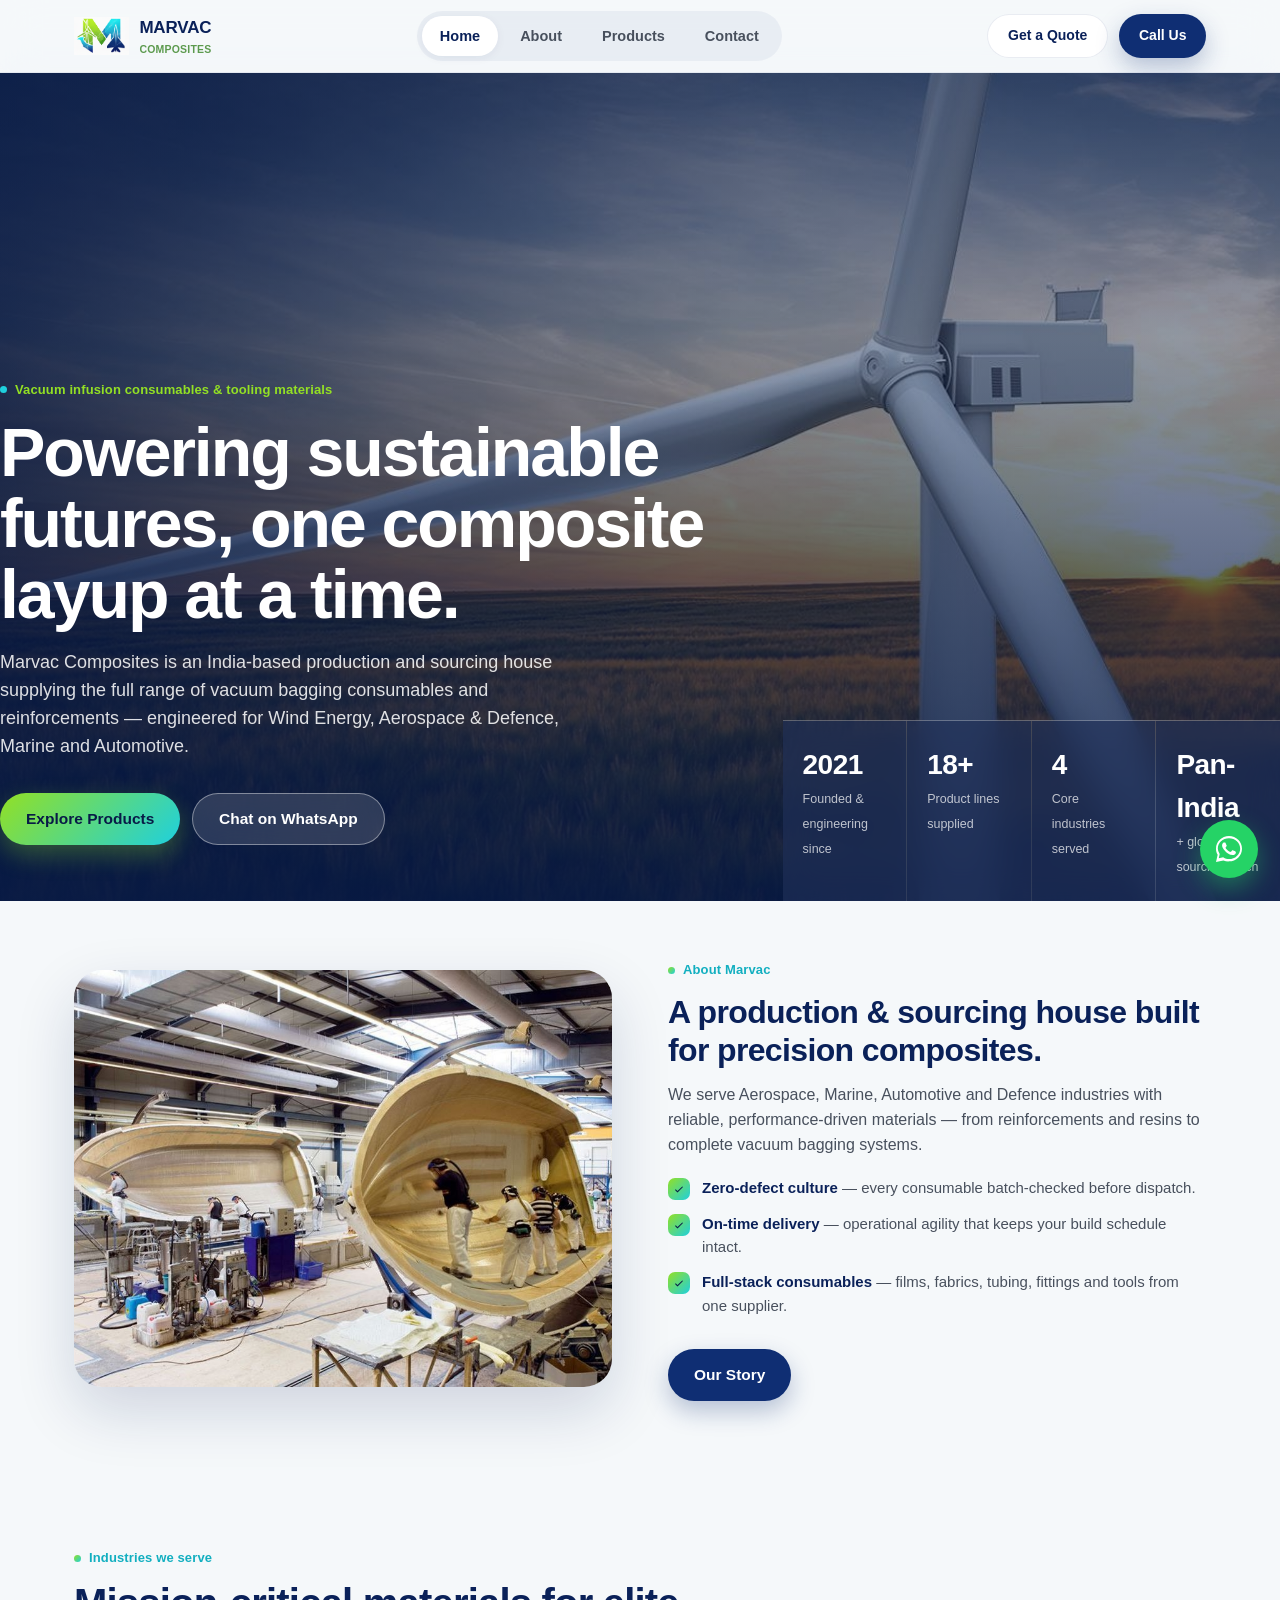
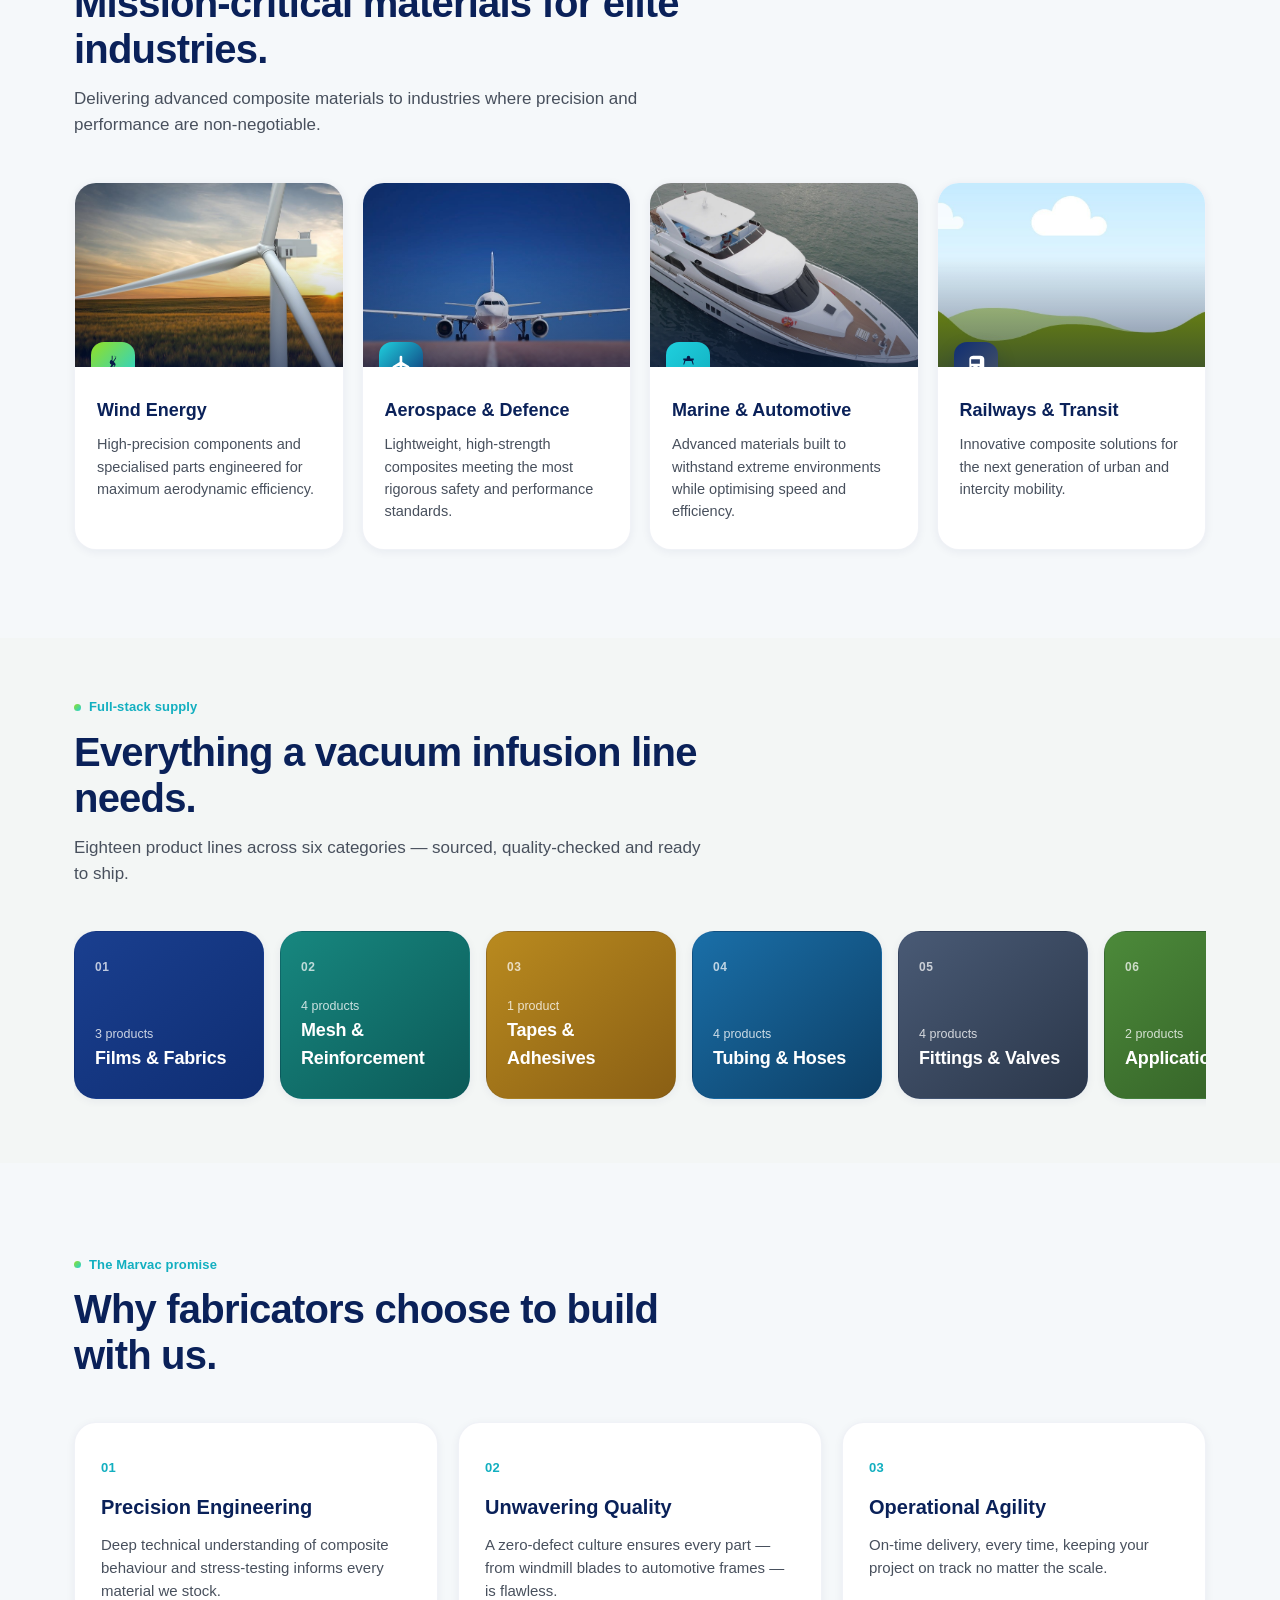
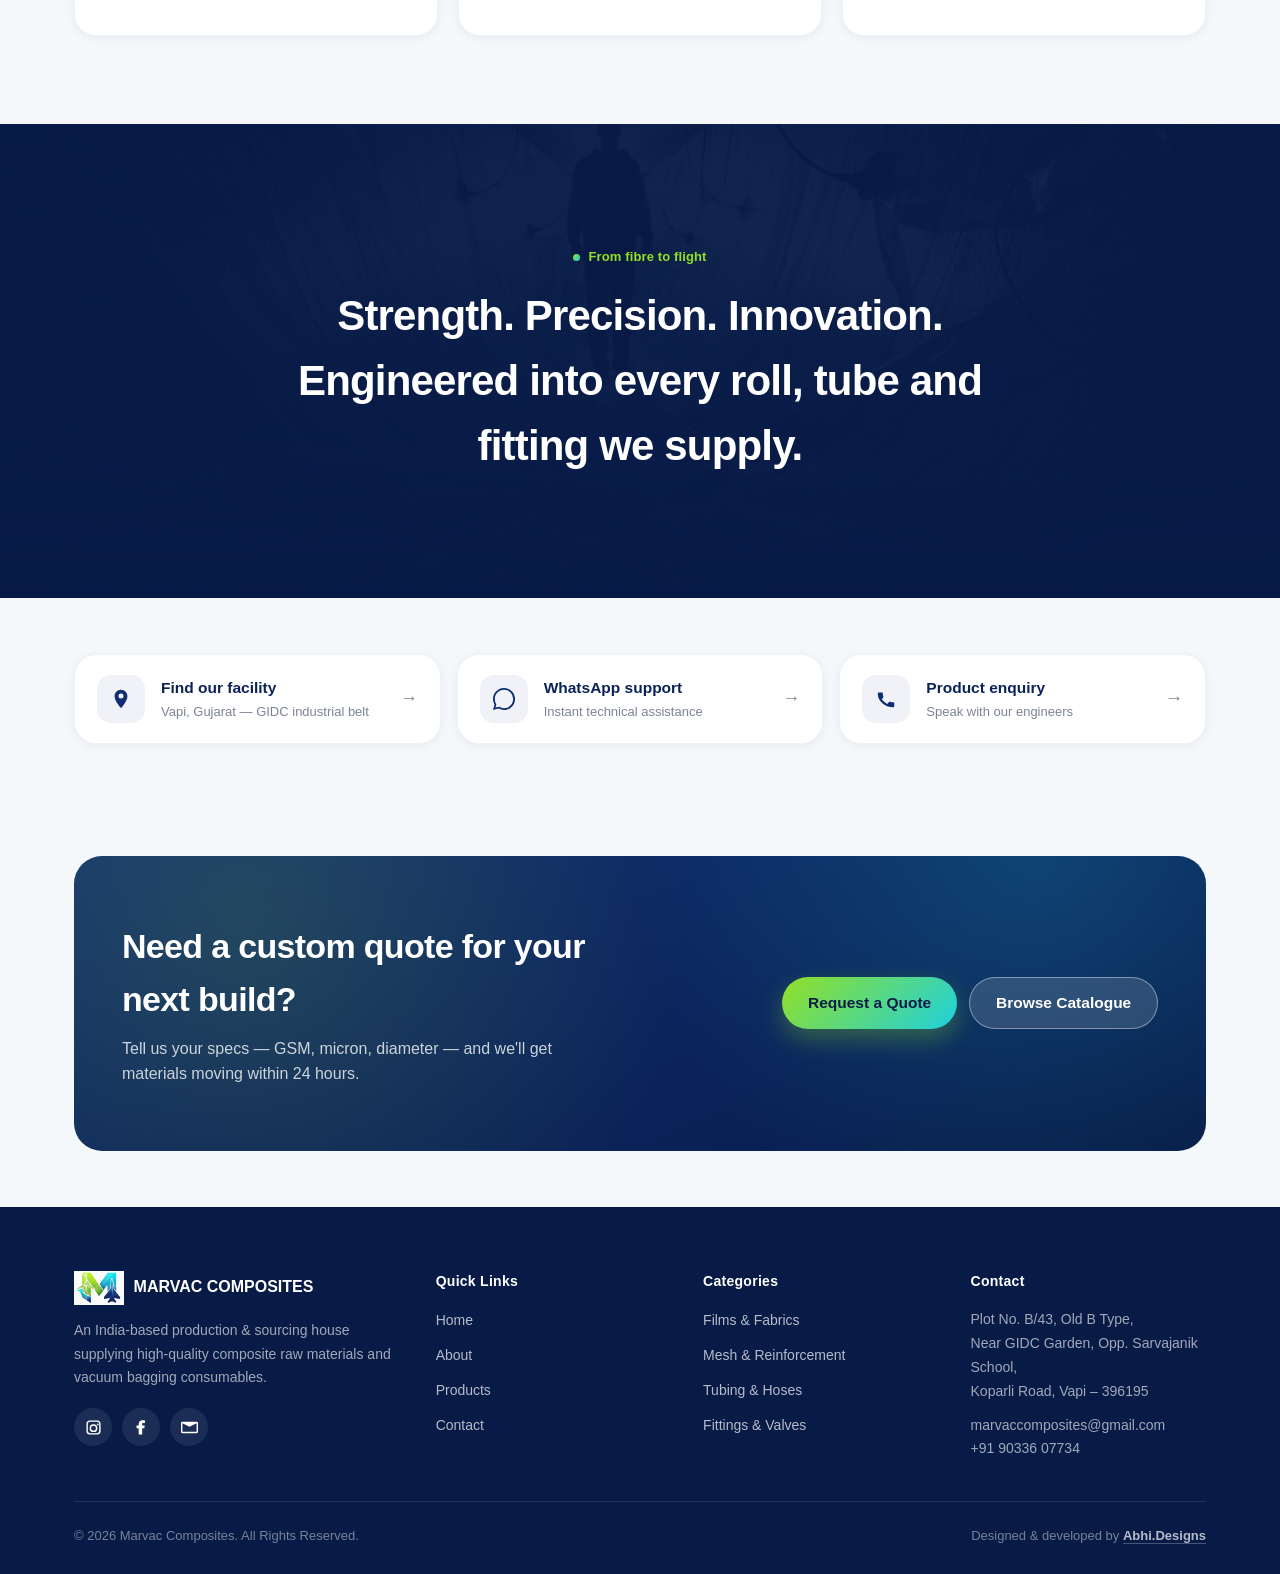
==== commit 4b006aba: "Add files via upload" ====
--- a/index.html
+++ b/index.html
@@ -29,7 +29,9 @@
       <a href="contact.html" class="btn btn--ghost btn--sm">Get a Quote</a>
       <a href="tel:+919033607734" class="btn btn--primary btn--sm">Call Us</a>
       <button class="nav-toggle" aria-label="Menu">
-        <svg viewBox="0 0 24 24"><path d="M3 6h18v2H3zM3 11h18v2H3zM3 16h18v2H3z"/></svg>
+        <span class="bar bar1"></span>
+        <span class="bar bar2"></span>
+        <span class="bar bar3"></span>
       </button>
     </div>
   </div>
--- a/css/style.css
+++ b/css/style.css
@@ -592,6 +592,13 @@
   padding-top: 24px; font-size: 13px; color: rgba(255,255,255,0.45);
   flex-wrap: wrap; gap: 10px;
 }
+.credit-link{
+  color: rgba(255,255,255,0.7);
+  font-weight: 600;
+  border-bottom: 1px solid rgba(255,255,255,0.25);
+  transition: color 0.2s, border-color 0.2s;
+}
+.credit-link:hover{ color: var(--cyan); border-color: var(--cyan); }
 @media (max-width: 860px){
   .footer-grid{ grid-template-columns: 1fr 1fr; }
 }
@@ -944,3 +951,129 @@
 /* ---------------------------------------------------------------------- */
 .reveal{ opacity: 0; transform: translateY(16px); transition: opacity 0.6s ease, transform 0.6s ease; }
 .reveal.in{ opacity: 1; transform: translateY(0); }
+
+/* ==========================================================================
+   MOTION & UI UPGRADE — v2
+   Real-photo industry tiles, staggered reveals, subtle interactive motion.
+   ========================================================================== */
+
+/* ---- Staggered reveal (children fade up in sequence) ---- */
+.reveal{ transition: opacity 0.7s cubic-bezier(.16,.8,.24,1), transform 0.7s cubic-bezier(.16,.8,.24,1); }
+.reveal-group .reveal-item{
+  opacity: 0;
+  transform: translateY(18px);
+  transition: opacity 0.6s cubic-bezier(.16,.8,.24,1), transform 0.6s cubic-bezier(.16,.8,.24,1);
+  transition-delay: calc(var(--stagger, 0) * 70ms);
+}
+.reveal-group.in .reveal-item{ opacity: 1; transform: translateY(0); }
+
+/* ---- Header: subtle state change once page scrolls ---- */
+.site-header{ transition: background 0.3s ease, box-shadow 0.3s ease, border-color 0.3s ease; }
+.site-header.scrolled{
+  background: rgba(246,249,250,0.92);
+  box-shadow: 0 6px 24px rgba(10,33,89,0.08);
+}
+
+/* ---- Card spotlight (soft cursor-following highlight) ---- */
+.card{ position: relative; overflow: hidden; }
+.card::after{
+  content: "";
+  position: absolute; inset: 0;
+  background: radial-gradient(240px circle at var(--mx,50%) var(--my,50%), rgba(31,208,222,0.10), transparent 65%);
+  opacity: 0;
+  transition: opacity 0.35s ease;
+  pointer-events: none;
+}
+.card:hover::after{ opacity: 1; }
+
+/* ---- Industry tiles: real-photo treatment ---- */
+.industry-tile{ padding: 0; overflow: hidden; text-align: left; }
+.industry-photo{
+  position: relative;
+  aspect-ratio: 16/11;
+  overflow: hidden;
+}
+.industry-photo img{
+  width: 100%; height: 100%; object-fit: cover;
+  transition: transform 0.6s cubic-bezier(.16,.8,.24,1);
+}
+.industry-tile:hover .industry-photo img{ transform: scale(1.08); }
+.industry-photo::after{
+  content: "";
+  position: absolute; inset: 0;
+  background: linear-gradient(180deg, rgba(8,27,71,0) 40%, rgba(8,27,71,0.55) 100%);
+}
+.industry-badge{
+  position: absolute; left: 16px; bottom: -19px;
+  width: 44px; height: 44px; border-radius: 13px;
+  display: flex; align-items: center; justify-content: center;
+  box-shadow: 0 8px 18px rgba(10,33,89,0.22);
+  z-index: 2;
+}
+.industry-badge svg{ width: 21px; height: 21px; }
+.industry-badge.i-wind{ background: var(--grad-eco); }
+.industry-badge.i-wind svg{ fill: var(--navy-3); }
+.industry-badge.i-air{ background: var(--grad-sky); }
+.industry-badge.i-air svg{ fill: #fff; }
+.industry-badge.i-marine{ background: linear-gradient(135deg, var(--cyan) 0%, var(--cyan-2) 100%); }
+.industry-badge.i-marine svg{ fill: var(--navy-3); }
+.industry-badge.i-rail{ background: linear-gradient(135deg, var(--navy) 0%, var(--slate) 100%); }
+.industry-badge.i-rail svg{ fill: #fff; }
+.industry-tile .industry-body{ padding: 30px 22px 26px; }
+.industry-tile h3{ font-size: 18px; font-weight: 700; color: var(--navy-2); }
+.industry-tile p{ margin-top: 8px; font-size: 14.5px; color: var(--ink-soft); }
+
+/* ---- Hero: gentle parallax + Ken Burns ---- */
+.hero-media, .page-hero-media{ will-change: transform; }
+.hero-media{ animation: heroKenBurns 18s ease-in-out infinite alternate; }
+@keyframes heroKenBurns{
+  0%{ transform: scale(1.0) translateY(0); }
+  100%{ transform: scale(1.06) translateY(-1.5%); }
+}
+
+/* ---- Animated count-up numbers ---- */
+.hero-stat b, .timeline-item b{ font-variant-numeric: tabular-nums; }
+
+/* ---- WhatsApp float: soft attention pulse ---- */
+.wa-float{ animation: waPulse 2.8s ease-in-out infinite; }
+@keyframes waPulse{
+  0%, 100%{ box-shadow: 0 10px 26px rgba(37,211,102,0.42); }
+  50%{ box-shadow: 0 10px 26px rgba(37,211,102,0.42), 0 0 0 8px rgba(37,211,102,0.14); }
+}
+
+/* ---- Nav link underline motion ---- */
+.main-nav a{ position: relative; }
+.main-nav a.active{ transition: background 0.3s ease, color 0.3s ease; }
+
+/* ---- Buttons: slightly livelier hover ---- */
+.btn{ will-change: transform; }
+.btn--primary:hover, .btn--eco:hover{ transform: translateY(-2px); }
+
+/* ---- Product card image: smoother load ---- */
+.pc-img img{ background: linear-gradient(140deg, #eef2f5, #e3e9ee); }
+
+/* ---- Reduced motion: disable the decorative extras ---- */
+@media (prefers-reduced-motion: reduce){
+  .hero-media{ animation: none !important; }
+  .wa-float{ animation: none !important; }
+  .card::after{ display: none !important; }
+}
+
+@media (max-width: 720px){
+  .industry-photo{ aspect-ratio: 16/10; }
+}
+
+/* ---- Product grid: fade/rise-in on render & re-filter ---- */
+.reveal-in{ opacity: 0; transform: translateY(14px) scale(0.98); transition: opacity 0.45s ease, transform 0.45s cubic-bezier(.16,.8,.24,1); }
+.reveal-in.in{ opacity: 1; transform: translateY(0) scale(1); }
+@media (prefers-reduced-motion: reduce){
+  .reveal-in{ opacity: 1; transform: none; transition: none; }
+}
+
+/* ---- Icon badges: gentle hover response (echoes the card lift) ---- */
+.quick-card .qi, .contact-item .qi{ transition: transform 0.3s cubic-bezier(.2,.8,.2,1); }
+.quick-card:hover .qi, .contact-item:hover .qi{ transform: scale(1.08) rotate(-4deg); }
+.industry-tile:hover .industry-badge{ transform: translateY(-3px); }
+.industry-badge{ transition: transform 0.3s cubic-bezier(.2,.8,.2,1); }
+.footer-socials a{ transition: background 0.25s ease, transform 0.25s cubic-bezier(.2,.8,.2,1); }
+.footer-socials a:hover{ transform: translateY(-3px); }
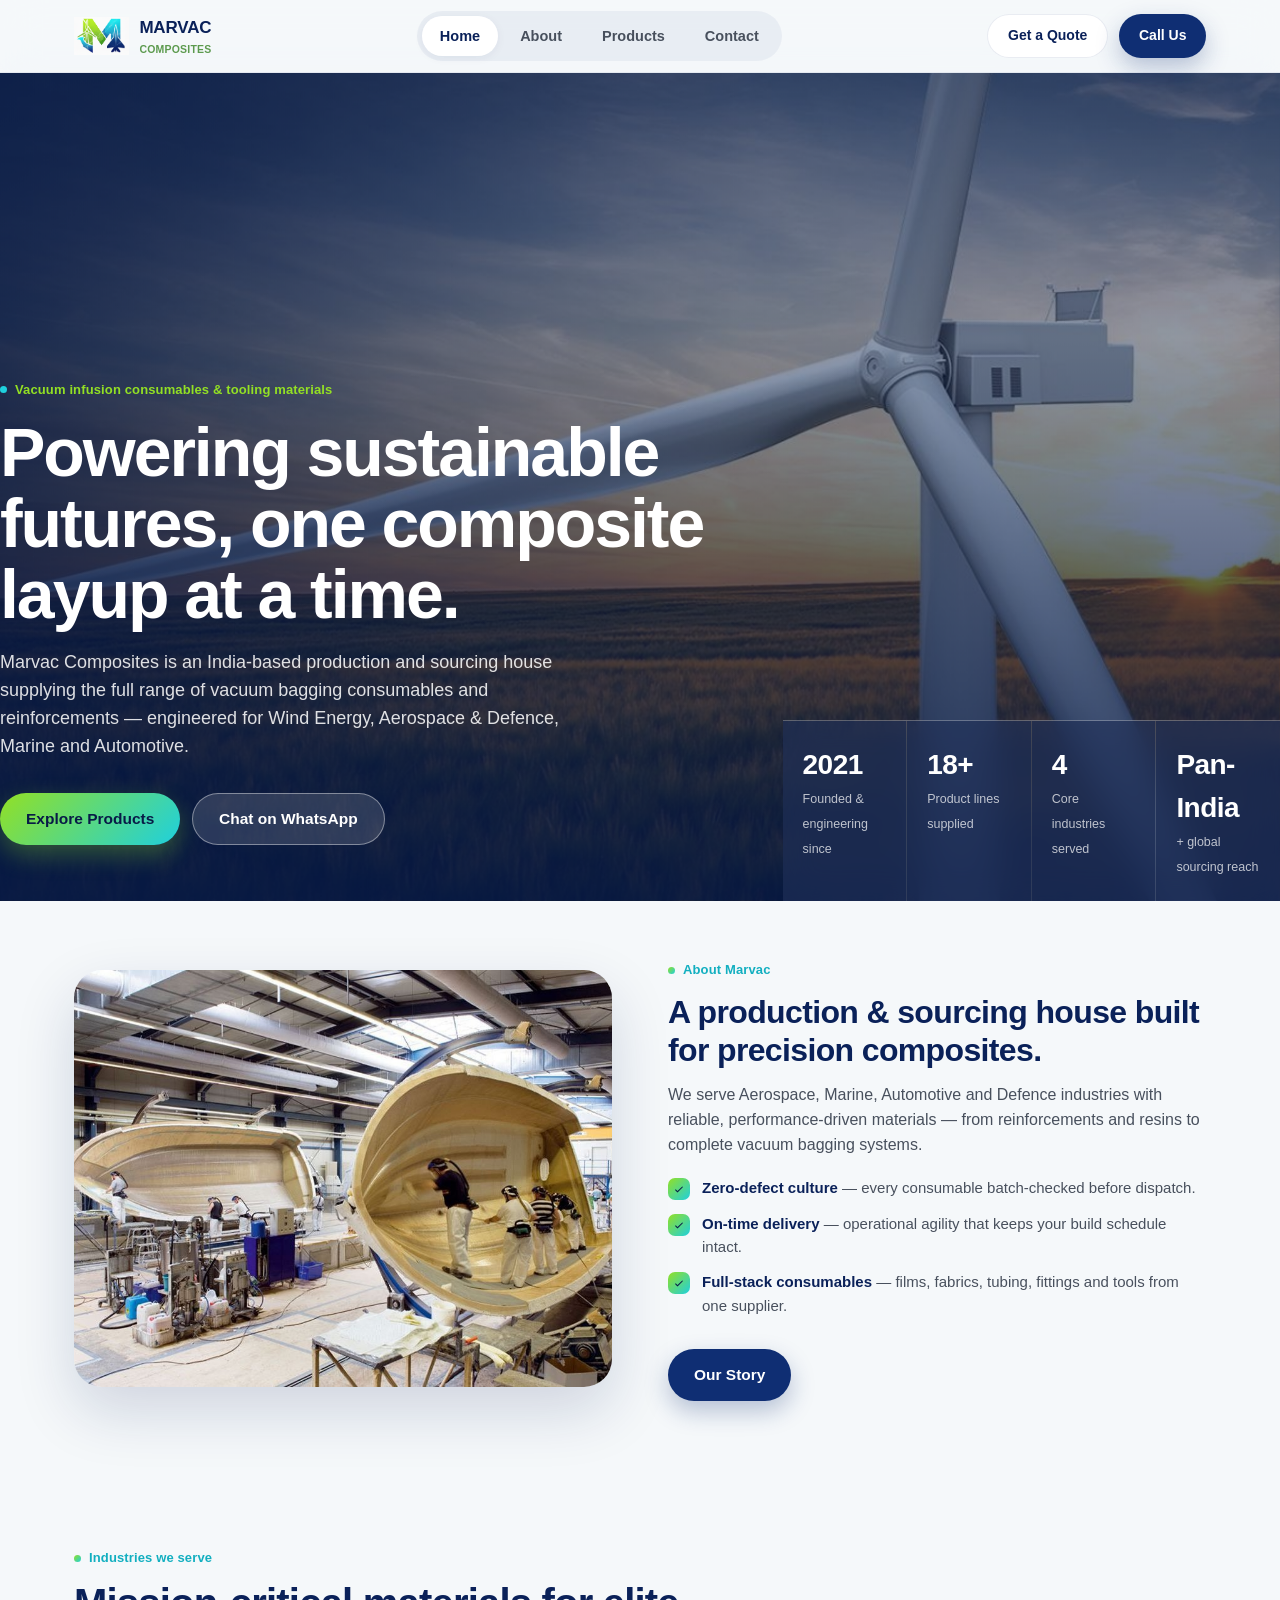
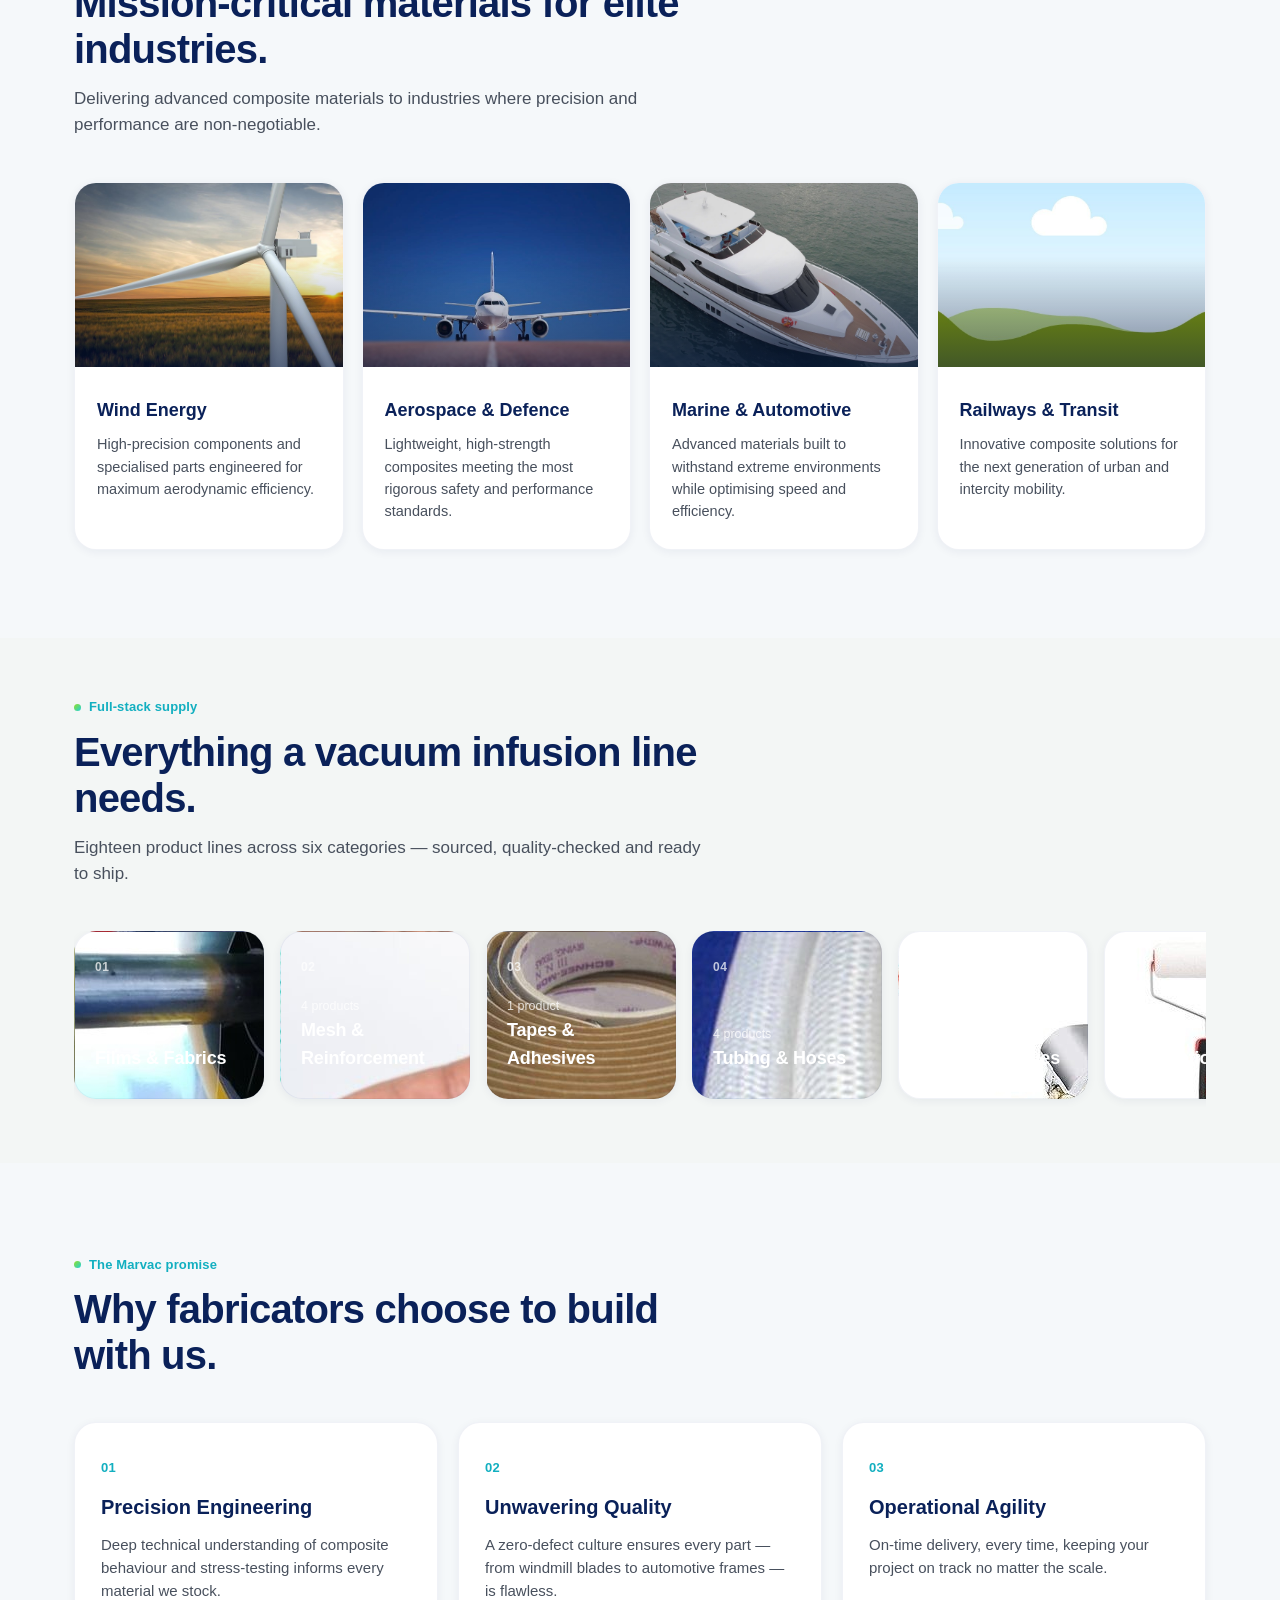
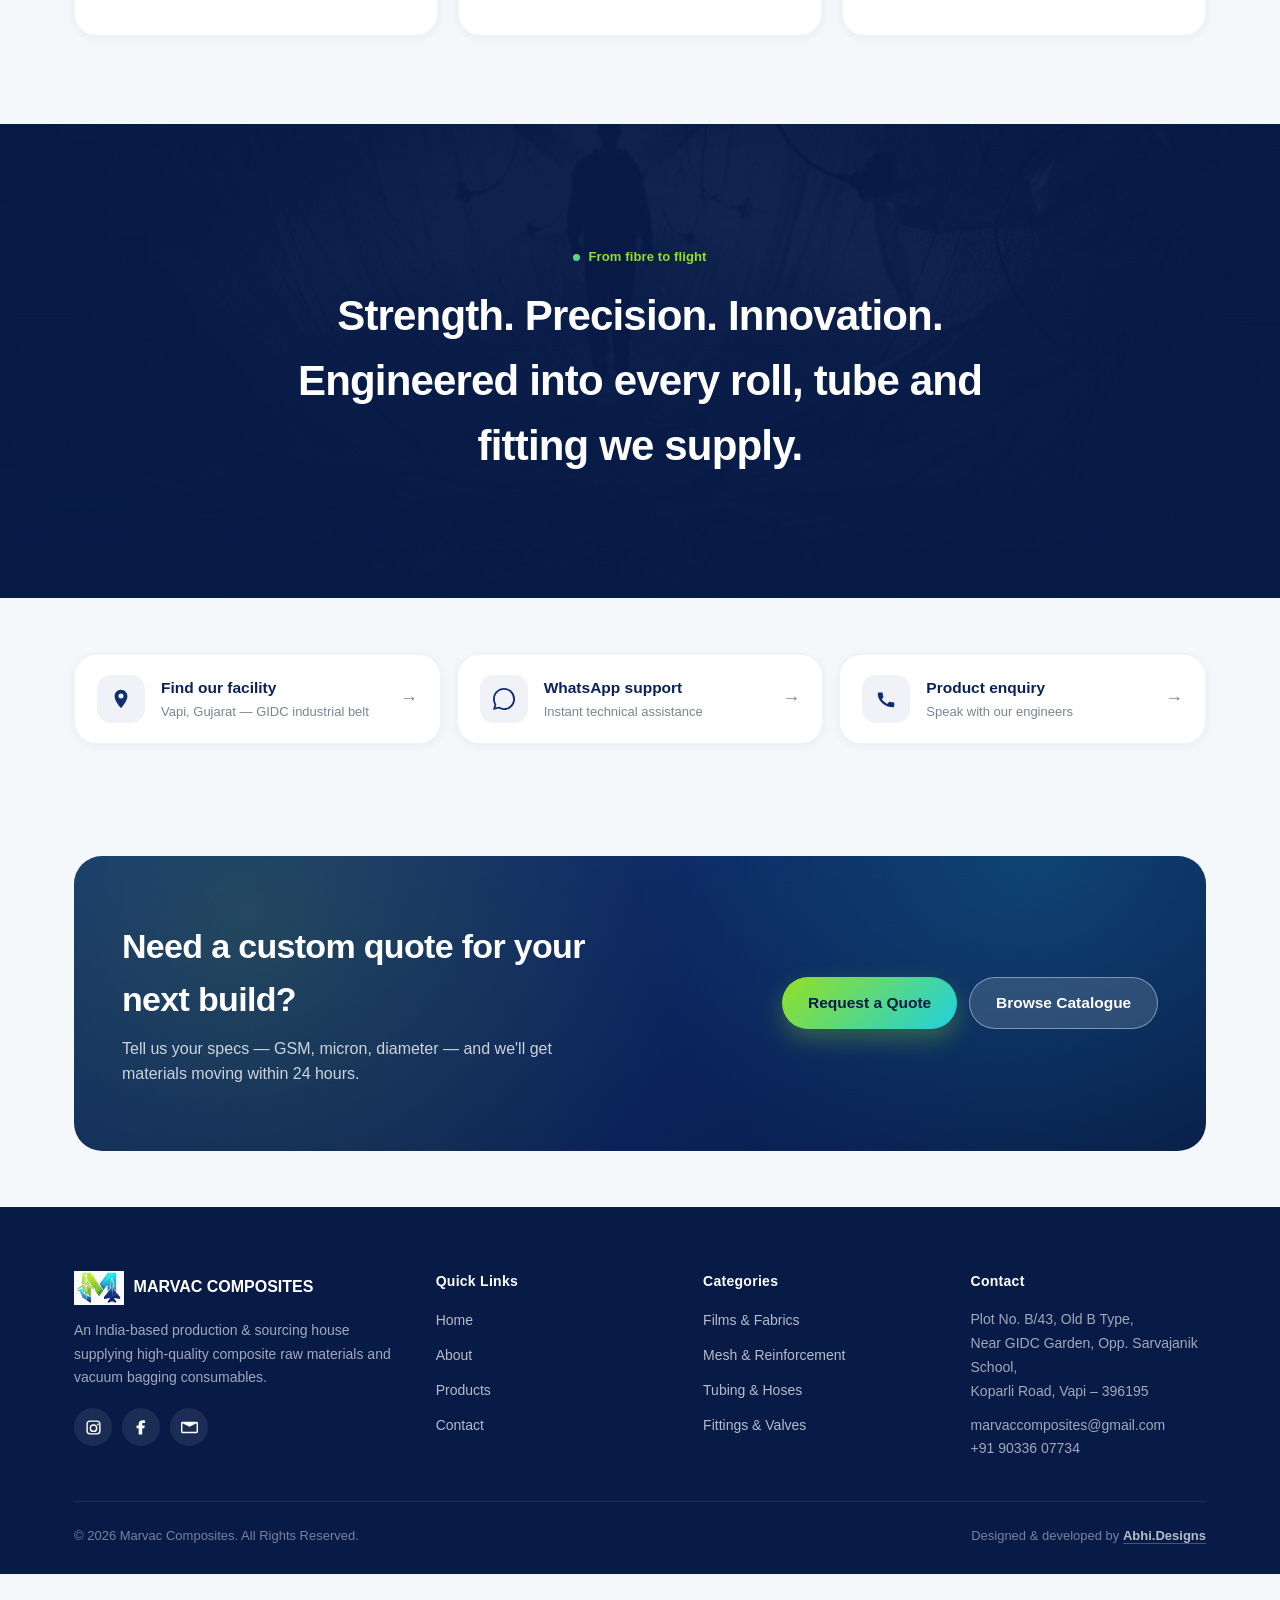
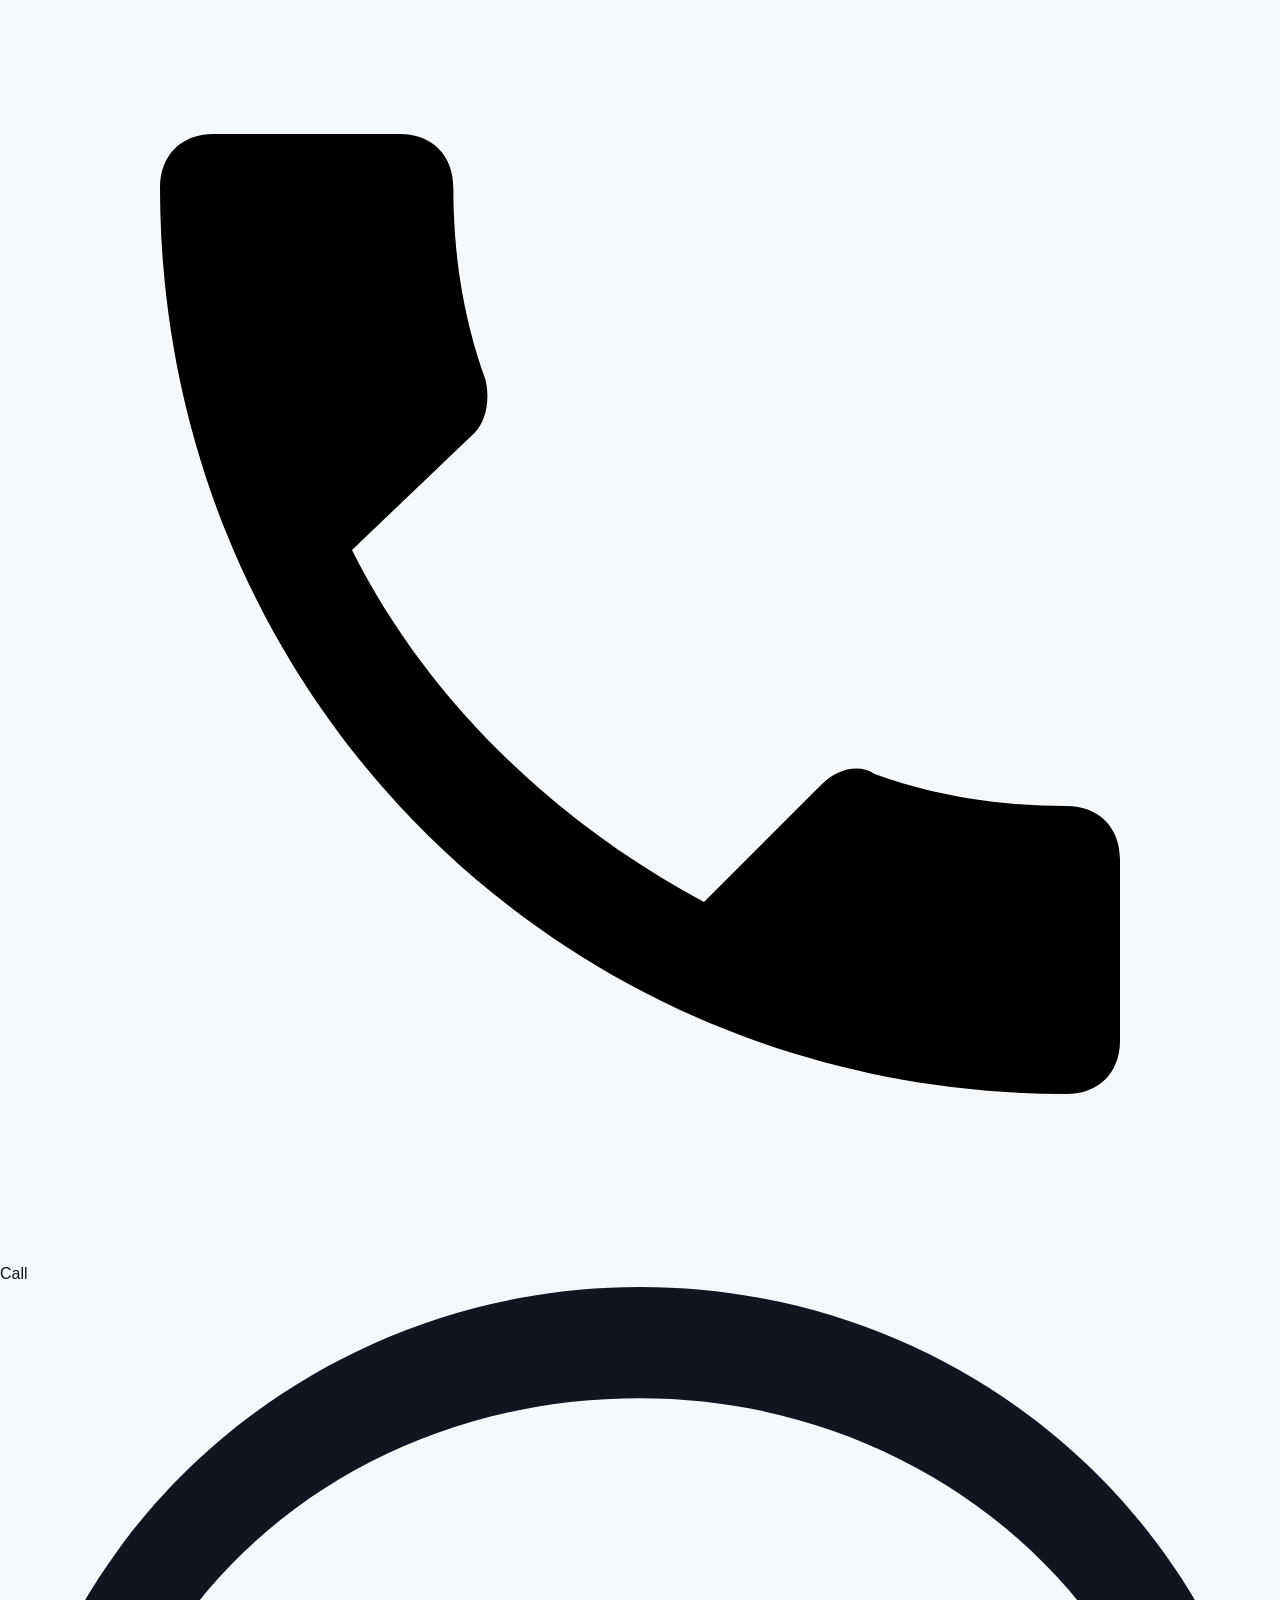
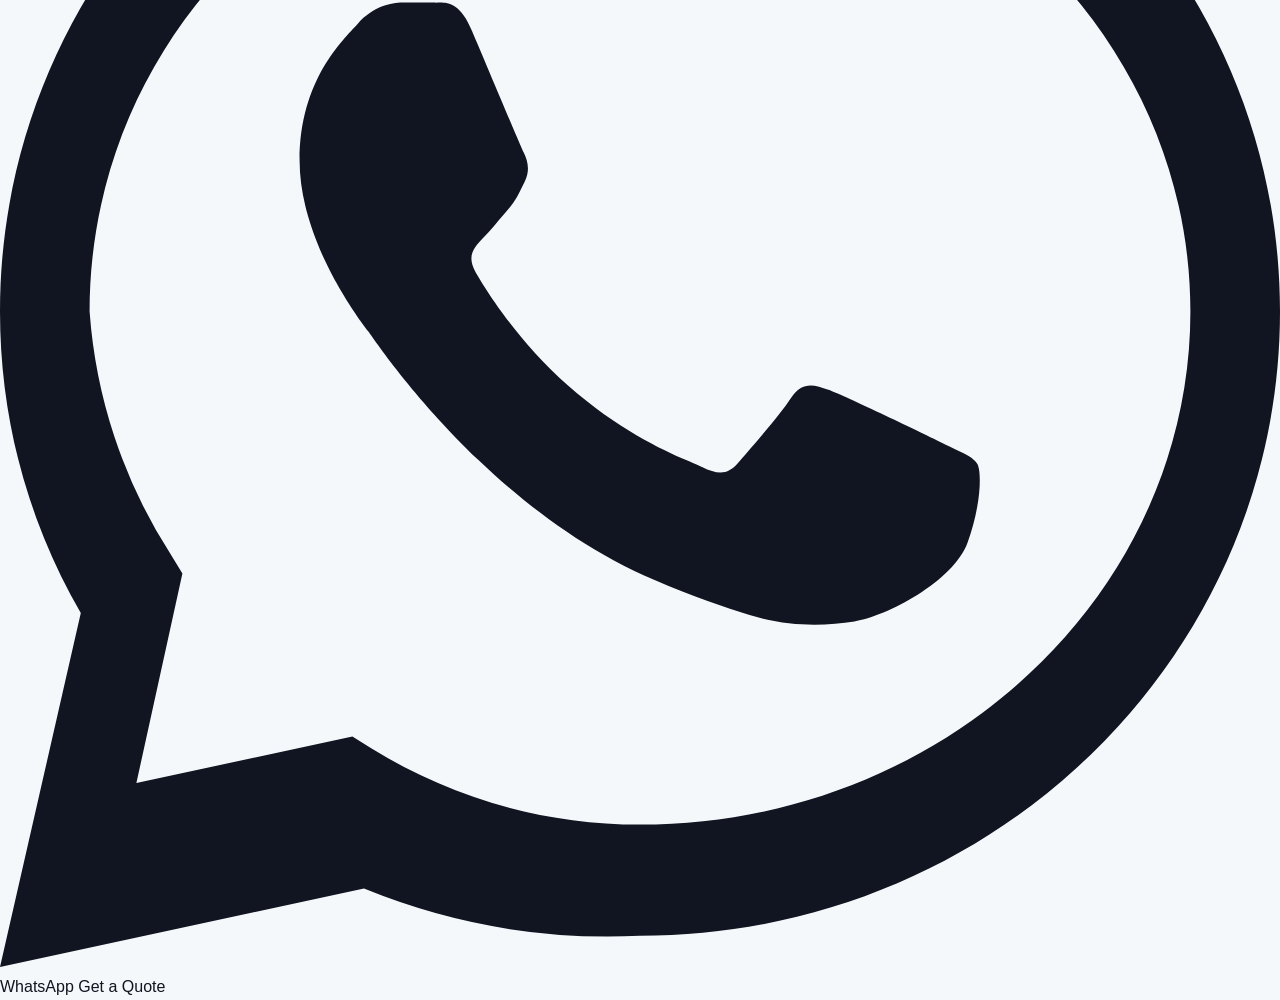
==== commit e3d7593b: "Add files via upload" ====
--- a/index.html
+++ b/index.html
@@ -102,9 +102,6 @@
       <div class="card industry-tile">
         <div class="industry-photo">
           <img src="images/hero/wind-hero.jpg" alt="Wind turbine blade composite fabrication" loading="lazy">
-          <div class="industry-badge i-wind">
-            <svg viewBox="0 0 24 24"><path d="M12.5 2a2.5 2.5 0 0 1 2.45 2.99l-2.7 4.2.02.02a3 3 0 0 1-.27 5.77V22h-1v-6.5a1 1 0 0 1 1-1 1 1 0 0 0 .1-2h-.1l-3.3 5.15a2.5 2.5 0 1 1-1.68-1.07l2.7-4.22-.02-.02a3 3 0 0 1 .27-5.77V2h1v3.9a1 1 0 0 1-.5.87 1 1 0 0 0 1.5.87l3.3-5.15A2.49 2.49 0 0 1 12.5 2z"/></svg>
-          </div>
         </div>
         <div class="industry-body">
           <h3>Wind Energy</h3>
@@ -115,9 +112,6 @@
       <div class="card industry-tile">
         <div class="industry-photo">
           <img src="images/hero/plane.jpg" alt="Aerospace composite application" loading="lazy">
-          <div class="industry-badge i-air">
-            <svg viewBox="0 0 24 24"><path d="M22 16v-2l-8-5V3.5a1.5 1.5 0 0 0-3 0V9l-8 5v2l8-2.5V19l-2.5 1.5V22l4-1 4 1v-1.5L14 19v-5.5z"/></svg>
-          </div>
         </div>
         <div class="industry-body">
           <h3>Aerospace &amp; Defence</h3>
@@ -128,9 +122,6 @@
       <div class="card industry-tile">
         <div class="industry-photo">
           <img src="images/hero/yacht.jpg" alt="Marine composite hull" loading="lazy">
-          <div class="industry-badge i-marine">
-            <svg viewBox="0 0 24 24"><path d="M12 2a2 2 0 0 1 2 2v1h4v2h-1.34L18 12h-1.1l-1.4-4H8.5l-1.4 4H6L7.34 7H6V5h4V4a2 2 0 0 1 2-2zm-8 15c1.2 1.2 2.6 1.2 4 0 1.4 1.2 2.6 1.2 4 0 1.4 1.2 2.6 1.2 4 0 1.4 1.2 2.8 1.2 4 0v2c-1.2 1.2-2.6 1.2-4 0-1.4 1.2-2.6 1.2-4 0-1.4 1.2-2.6 1.2-4 0-1.4 1.2-2.8 1.2-4 0v-2z"/></svg>
-          </div>
         </div>
         <div class="industry-body">
           <h3>Marine &amp; Automotive</h3>
@@ -141,9 +132,6 @@
       <div class="card industry-tile">
         <div class="industry-photo">
           <img src="images/hero/workshop2.jpg" alt="Composite fabrication workshop" loading="lazy">
-          <div class="industry-badge i-rail">
-            <svg viewBox="0 0 24 24"><path d="M12 2c-4 0-7 .5-7 4v9a3 3 0 0 0 3 3l-2 2v.5h3l1.5-2h3L18.5 20H21v-.5l-2-2a3 3 0 0 0 3-3V6c0-3.5-3-4-7-4h-3zM7 6h10v5H7V6zm1.5 8a1.5 1.5 0 1 1 0 3 1.5 1.5 0 0 1 0-3zm7 0a1.5 1.5 0 1 1 0 3 1.5 1.5 0 0 1 0-3z"/></svg>
-          </div>
         </div>
         <div class="industry-body">
           <h3>Railways &amp; Transit</h3>
@@ -164,27 +152,27 @@
     </div>
 
     <div class="cat-scroll reveal-group">
-      <a href="products.html?cat=films" class="card cat-card">
+      <a href="products.html?cat=films" class="card cat-card" style="background-image:url('images/products/vacuum-bagging-film.jpg');">
         <span class="cat-num">01</span>
         <div><span class="count">3 products</span><h3>Films &amp; Fabrics</h3></div>
       </a>
-      <a href="products.html?cat=mesh" class="card cat-card">
+      <a href="products.html?cat=mesh" class="card cat-card" style="background-image:url('images/products/infusion-mesh.jpg');">
         <span class="cat-num">02</span>
         <div><span class="count">4 products</span><h3>Mesh &amp; Reinforcement</h3></div>
       </a>
-      <a href="products.html?cat=tapes" class="card cat-card">
+      <a href="products.html?cat=tapes" class="card cat-card" style="background-image:url('images/products/sealant-tape.jpg');">
         <span class="cat-num">03</span>
         <div><span class="count">1 product</span><h3>Tapes &amp; Adhesives</h3></div>
       </a>
-      <a href="products.html?cat=tubing" class="card cat-card">
+      <a href="products.html?cat=tubing" class="card cat-card" style="background-image:url('images/products/braided-hose-pipe.jpg');">
         <span class="cat-num">04</span>
         <div><span class="count">4 products</span><h3>Tubing &amp; Hoses</h3></div>
       </a>
-      <a href="products.html?cat=fittings" class="card cat-card">
+      <a href="products.html?cat=fittings" class="card cat-card" style="background-image:url('images/products/metal-ball-valve.jpg');">
         <span class="cat-num">05</span>
         <div><span class="count">4 products</span><h3>Fittings &amp; Valves</h3></div>
       </a>
-      <a href="products.html?cat=tools" class="card cat-card">
+      <a href="products.html?cat=tools" class="card cat-card" style="background-image:url('images/products/paint-rollers.jpg');">
         <span class="cat-num">06</span>
         <div><span class="count">2 products</span><h3>Application Tools</h3></div>
       </a>
@@ -332,6 +320,18 @@
 </a>
 <button id="topBtn" class="top-btn" aria-label="Back to top">↑</button>
 
+<div class="mobile-actionbar">
+  <a href="tel:+919033607734" class="ab-btn ab-outline">
+    <svg viewBox="0 0 24 24"><path d="M6.6 10.8c1.4 2.8 3.8 5.1 6.6 6.6l2.2-2.2c.3-.3.7-.4 1-.2 1.1.4 2.3.6 3.6.6.6 0 1 .4 1 1V20c0 .6-.4 1-1 1C10.5 21 3 13.5 3 4c0-.6.4-1 1-1h3.5c.6 0 1 .4 1 1 0 1.3.2 2.5.6 3.6.1.4 0 .8-.2 1l-2.3 2.2z"/></svg>
+    <span>Call</span>
+  </a>
+  <a href="https://wa.me/+919033607734?text=Hello%20Marvac%20Composites,%20I%20visited%20your%20website%20and%20I%20am%20interested%20in%20your%20products.%20Please%20share%20more%20details%20and%20pricing." class="ab-btn ab-outline" target="_blank">
+    <svg viewBox="0 0 32 32" fill="currentColor"><path d="M16 0C7.164 0 0 6.99 0 15.61c0 2.75.73 5.31 2.02 7.54L0 32l9.1-1.96A16.2 16.2 0 0 0 16 31.22c8.84 0 16-6.99 16-15.61C32 6.99 24.84 0 16 0zm0 28.44c-2.47 0-4.77-.7-6.71-1.9l-.48-.3-5.4 1.16 1.15-5.24-.32-.52a12.9 12.9 0 0 1-2-6.03c0-7.07 5.92-12.83 13.76-12.83 7.59 0 13.76 5.76 13.76 12.83 0 7.07-6.17 12.83-13.76 12.83zm7.58-9.53c-.42-.21-2.48-1.2-2.87-1.34-.38-.14-.66-.21-.94.21-.27.42-1.08 1.34-1.32 1.62-.24.28-.48.31-.9.1-.42-.21-1.76-.64-3.35-2.04-1.24-1.08-2.07-2.41-2.31-2.83-.24-.42-.02-.64.18-.85.19-.19.42-.48.63-.72.21-.24.28-.42.42-.7.14-.28.07-.52-.03-.73-.1-.21-.94-2.21-1.29-3.03-.34-.81-.69-.7-.94-.71h-.8c-.28 0-.73.1-1.11.52-.38.42-1.46 1.41-1.46 3.43s1.5 3.98 1.71 4.26c.21.28 2.95 4.43 7.15 6.22 1 .43 1.78.69 2.39.88 1 .31 1.9.27 2.62.16.8-.12 2.48-1 2.83-1.97.35-.97.35-1.8.24-1.97-.1-.17-.38-.28-.8-.48z"/></svg>
+    <span>WhatsApp</span>
+  </a>
+  <a href="contact.html" class="ab-btn ab-primary">Get a Quote</a>
+</div>
+
 <script src="js/main.js"></script>
 </body>
 </html>
--- a/css/style.css
+++ b/css/style.css
@@ -256,16 +256,37 @@
   align-items: center;
   justify-content: center;
   flex-shrink: 0;
-}
-.nav-toggle svg{ width: 20px; height: 20px; fill: var(--navy-2); }
+  position: relative;
+  transition: background 0.25s ease;
+}
+.nav-toggle .bar{
+  position: absolute;
+  left: 12px;
+  width: 18px; height: 2px;
+  border-radius: 2px;
+  background: var(--navy-2);
+  transition: transform 0.32s cubic-bezier(.2,.8,.2,1), opacity 0.2s ease, top 0.2s ease;
+}
+.nav-toggle .bar1{ top: 15px; }
+.nav-toggle .bar2{ top: 21px; }
+.nav-toggle .bar3{ top: 27px; }
+body.menu-open .nav-toggle{ background: rgba(15,46,115,0.1); }
+body.menu-open .nav-toggle .bar1{ top: 21px; transform: rotate(45deg); }
+body.menu-open .nav-toggle .bar2{ opacity: 0; transform: scaleX(0); }
+body.menu-open .nav-toggle .bar3{ top: 21px; transform: rotate(-45deg); }
 
 .mobile-panel{
-  display: none;
+  display: flex;
   flex-direction: column;
   gap: 4px;
-  padding: 10px 20px 20px;
+  padding: 0 20px;
+  max-height: 0;
+  opacity: 0;
+  overflow: hidden;
   background: rgba(246,249,250,0.98);
-  border-top: 1px solid var(--line);
+  border-top: 0 solid var(--line);
+  transform: translateY(-6px);
+  transition: max-height 0.38s cubic-bezier(.2,.8,.2,1), opacity 0.28s ease, transform 0.32s cubic-bezier(.2,.8,.2,1), padding 0.38s ease;
 }
 .mobile-panel a{
   padding: 13px 6px;
@@ -275,13 +296,23 @@
   border-bottom: 1px solid var(--line-soft);
 }
 .mobile-panel a.active{ color: var(--cyan-2); }
-.mobile-panel .btn{ margin-top: 12px; }
+.mobile-panel .btn{ margin-top: 12px; margin-bottom: 16px; }
 
 @media (max-width: 900px){
   .main-nav{ display: none; }
   .nav-actions .btn--ghost{ display: none; }
   .nav-toggle{ display: inline-flex; }
-  body.menu-open .mobile-panel{ display: flex; }
+  body.menu-open .mobile-panel{
+    max-height: 420px;
+    opacity: 1;
+    transform: translateY(0);
+    padding: 10px 20px 20px;
+    border-top-width: 1px;
+  }
+}
+
+@media (prefers-reduced-motion: reduce){
+  .nav-toggle .bar, .mobile-panel{ transition: none !important; }
 }
 
 /* ---------------------------------------------------------------------- */
@@ -375,6 +406,12 @@
   overflow: hidden;
   background: var(--grad-deep);
   color: #fff;
+}
+@media (max-width: 720px){
+  .page-hero{ padding: 108px 0 40px; }
+  .page-hero h1{ margin-top: 10px; }
+  .page-hero p{ margin-top: 12px; }
+  .breadcrumb{ margin-top: 16px; }
 }
 .page-hero::before{
   content: "";
@@ -618,26 +655,38 @@
   display: flex; align-items: center; justify-content: center;
   box-shadow: 0 10px 26px rgba(37,211,102,0.42);
   z-index: 90;
-  transition: transform 0.2s;
-}
+  opacity: 0;
+  transform: translateY(14px) scale(0.9);
+  pointer-events: none;
+  transition: transform 0.28s cubic-bezier(.2,.8,.2,1), opacity 0.28s ease;
+}
+.wa-float.show{ opacity: 1; transform: translateY(0) scale(1); pointer-events: auto; }
 .wa-float:hover{ transform: scale(1.07); }
 
 .top-btn{
   position: fixed;
-  right: 22px; bottom: 90px;
+  right: 22px; bottom: 96px;
   width: 44px; height: 44px;
   border-radius: 50%;
   background: rgba(15,46,115,0.85);
   color: #fff;
   border: none;
   font-size: 18px;
-  display: none;
+  display: flex;
   align-items: center; justify-content: center;
   box-shadow: var(--shadow-md);
   z-index: 90;
   backdrop-filter: blur(6px);
-}
-.top-btn.show{ display: flex; }
+  opacity: 0;
+  transform: translateY(14px) scale(0.9);
+  pointer-events: none;
+  transition: transform 0.28s cubic-bezier(.2,.8,.2,1), opacity 0.28s ease;
+}
+.top-btn.show{ opacity: 1; transform: translateY(0) scale(1); pointer-events: auto; }
+
+@media (prefers-reduced-motion: reduce){
+  .wa-float, .top-btn{ transition: opacity 0.2s ease !important; transform: none !important; }
+}
 
 /* ---------------------------------------------------------------------- */
 /* About page                                                              */
@@ -1004,10 +1053,10 @@
   background: linear-gradient(180deg, rgba(8,27,71,0) 40%, rgba(8,27,71,0.55) 100%);
 }
 .industry-badge{
-  position: absolute; left: 16px; bottom: -19px;
-  width: 44px; height: 44px; border-radius: 13px;
+  position: absolute; left: 14px; top: 14px;
+  width: 42px; height: 42px; border-radius: 12px;
   display: flex; align-items: center; justify-content: center;
-  box-shadow: 0 8px 18px rgba(10,33,89,0.22);
+  box-shadow: 0 6px 16px rgba(8,27,71,0.28);
   z-index: 2;
 }
 .industry-badge svg{ width: 21px; height: 21px; }
@@ -1077,3 +1126,44 @@
 .industry-badge{ transition: transform 0.3s cubic-bezier(.2,.8,.2,1); }
 .footer-socials a{ transition: background 0.25s ease, transform 0.25s cubic-bezier(.2,.8,.2,1); }
 .footer-socials a:hover{ transform: translateY(-3px); }
+
+/* ==========================================================================
+   Guaranteed on-load entrance motion (not scroll-dependent — the very first
+   thing a visitor sees on every page should visibly move once).
+   ========================================================================== */
+@keyframes riseIn{
+  from{ opacity: 0; transform: translateY(22px); }
+  to{ opacity: 1; transform: translateY(0); }
+}
+.hero-content > *, .page-hero > .wrap > *{
+  animation: riseIn 0.7s cubic-bezier(.16,.8,.24,1) both;
+}
+.hero-content .eyebrow{ animation-delay: 0.05s; }
+.hero-content h1{ animation-delay: 0.15s; }
+.hero-content p{ animation-delay: 0.28s; }
+.hero-content .hero-cta{ animation-delay: 0.40s; }
+.page-hero > .wrap > .eyebrow{ animation-delay: 0.05s; }
+.page-hero > .wrap > h1{ animation-delay: 0.15s; }
+.page-hero > .wrap > p{ animation-delay: 0.26s; }
+.page-hero > .wrap > .breadcrumb{ animation-delay: 0.38s; }
+
+/* Hero stats + industry grid sit right at the fold on first load too —
+   fade them in on load rather than waiting on a scroll event that may
+   never fire if the visitor never scrolls. Real repeat-visits still get
+   the scroll-reveal treatment for everything further down the page. */
+.hero-stats.reveal-group .reveal-item{
+  animation: riseIn 0.6s cubic-bezier(.16,.8,.24,1) both;
+  animation-delay: calc(0.5s + var(--stagger, 0) * 70ms);
+  opacity: 1; transform: none; /* let the keyframe own the motion, not the reveal-group base state */
+}
+
+/* ---- Touch feedback: hover-only motion doesn't reach phones, so give
+   cards and buttons a tap response too ---- */
+.card:active{ transform: scale(0.985); }
+.btn:active{ transform: scale(0.95); }
+
+@media (prefers-reduced-motion: reduce){
+  .hero-content > *, .page-hero > .wrap > *, .hero-stats.reveal-group .reveal-item{
+    animation: none !important; opacity: 1 !important; transform: none !important;
+  }
+}
